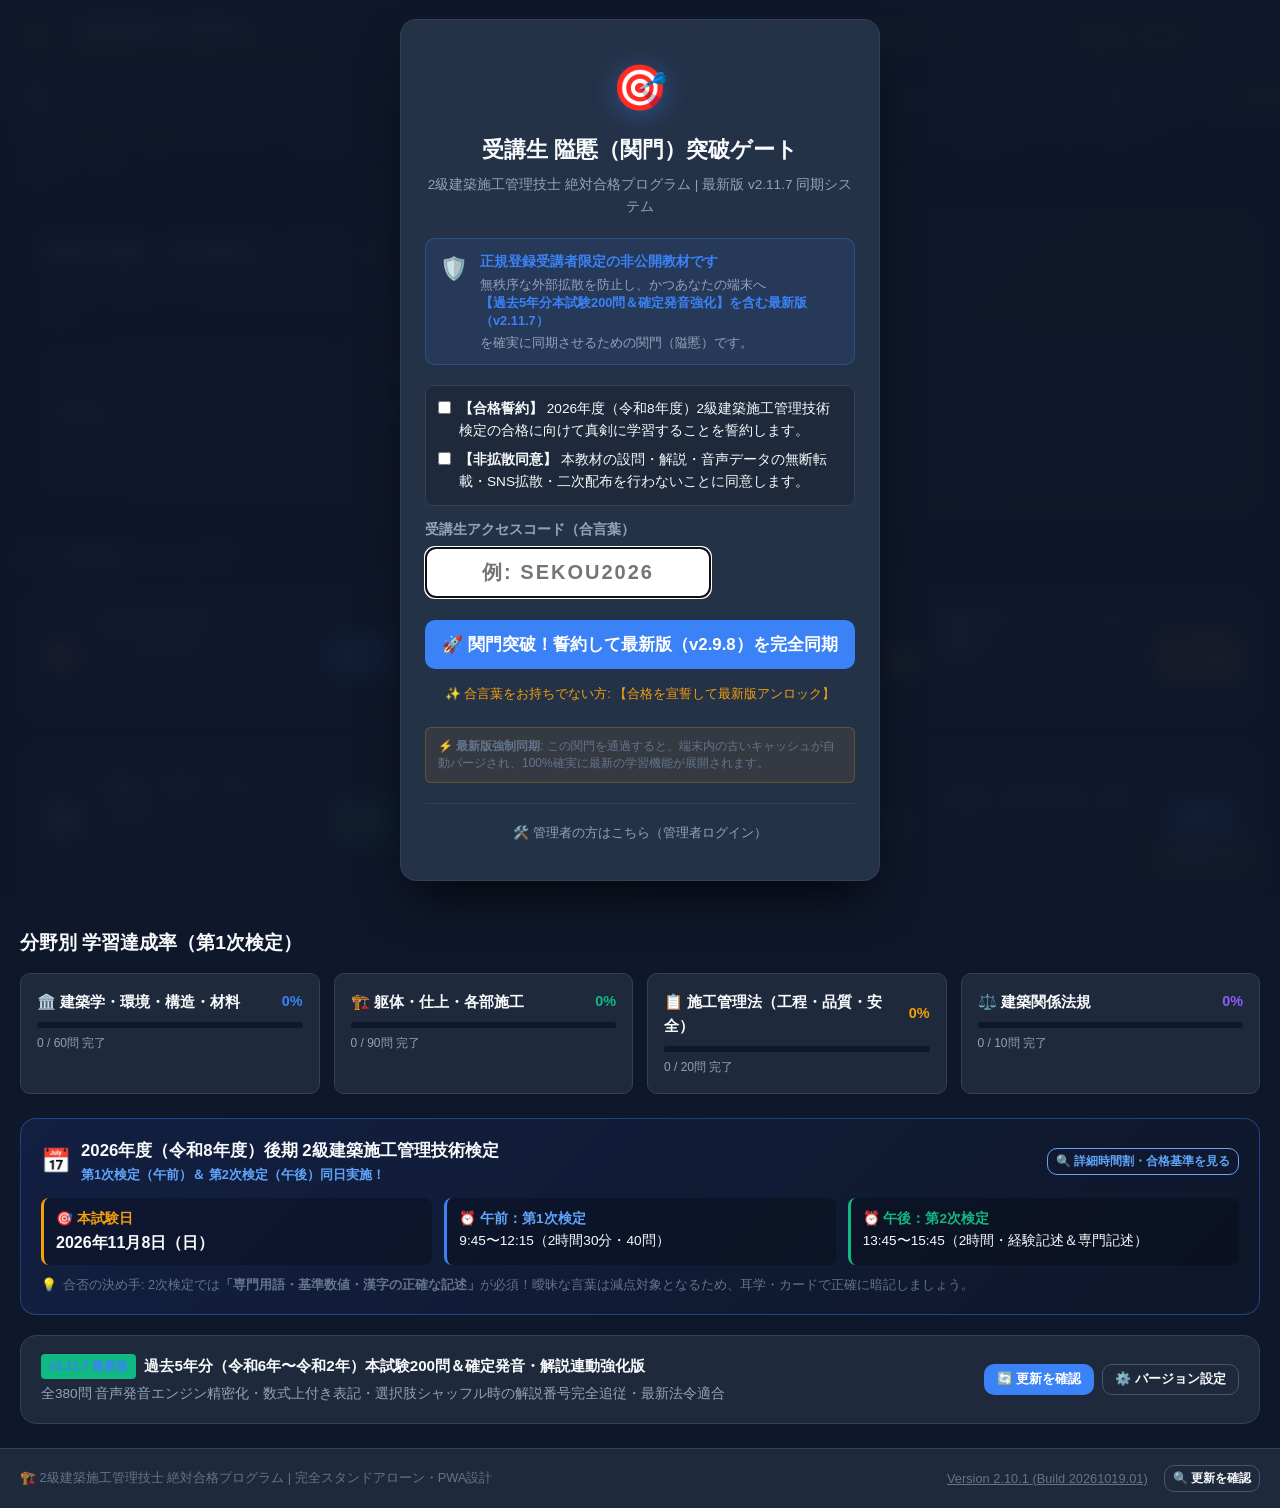
==== index.html @ ea487e7f "fix(v2.11.7): 構造壁体・気象環境・音響吸音（外気温・壁体・低周波音・吸音・耐力壁）確定発音精密化" ====
<!DOCTYPE html>
<html lang="ja">
<head>
  <meta charset="UTF-8">
  <meta name="viewport" content="width=device-width, initial-scale=1.0, user-scalable=yes">
  <title>2級建築施工管理技士 絶対合格プログラム</title>
  <link rel="stylesheet" href="style.css">
  <link rel="stylesheet" href="desktop-listen.css">
  <link rel="manifest" href="manifest.json">
  <meta name="theme-color" content="#1e293b">
  <link rel="icon" href="data:image/svg+xml,<svg xmlns=%22http://www.w3.org/2000/svg%22 viewBox=%220 0 100 100%22><text y=%22.9em%22 font-size=%2290%22>🏗️</text></svg>">
</head>
<body class="theme-dark">
  <div id="app">
    <!-- ヘッダー -->
    <header class="app-header">
      <div class="header-inner">
        <div class="brand">
          <span class="brand-icon">🏗️</span>
          <div>
            <div style="display: flex; align-items: center; gap: 8px;">
              <h1 class="brand-title">2級建築施工管理技士</h1>
              <span class="version-tag" id="appVersionBadge" title="バージョン情報・更新履歴・更新確認" onclick="openVersionModal()">v2.11.7</span>
            </div>
            <span class="brand-subtitle">絶対合格プログラム【第1次・第2次 完全対応】</span>
          </div>
        </div>
        <div class="header-actions">
          <!-- 文字サイズ調整ボタン（スマホ・現場学習用） -->
          <div class="font-size-controls" title="文字サイズ変更">
            <span class="font-size-label">文字:</span>
            <button class="font-btn" data-size="standard" title="標準サイズ">標準</button>
            <button class="font-btn active" data-size="large" title="大サイズ（スマホ推奨）">大</button>
            <button class="font-btn" data-size="xlarge" title="特大サイズ（現場・屋外推奨）">特大</button>
          </div>
          <!-- 画面スリープ防止（常時点灯）ボタン -->
          <button class="btn btn-outline btn-sm wake-lock-btn" id="wakeLockBtn" onclick="toggleWakeLock()" title="画面スリープ防止（常時点灯）" style="display: flex; align-items: center; gap: 4px; border-color: var(--accent-gold); color: var(--accent-gold);">
            🔆 常時点灯: ON
          </button>
          <!-- 管理者セキュリティ設定ボタン（拡散防止・合言葉管理） -->
          <button class="btn btn-outline btn-sm admin-sec-btn" onclick="openAdminSecurityModal()" title="管理者専用：拡散防止・受講生アクセス管理" style="display: flex; align-items: center; gap: 4px; border-color: var(--primary); color: var(--primary);">
            <span>🔐</span> <span class="hide-mobile">セキュリティ</span>
          </button>
          <a href="qr_view.html" target="_blank" class="btn btn-outline btn-sm qr-nav-btn" style="display: none; align-items: center; gap: 4px;">
            <span>📱</span> <span>QR</span>
          </a>
          <div class="exam-countdown" id="examCountdownBadge" onclick="openExamScheduleModal()" title="今年度試験日程・時間割を表示">
            <span class="countdown-label">試験まで</span>
            <span class="countdown-days" id="countdownDays">--</span>日
          </div>
          <button class="btn-icon" id="themeToggleBtn" title="テーマ切り替え">🌓</button>
        </div>
      </div>

      <!-- アプリ自動更新検知バナー（新バージョン配信時に自動表示） -->
      <div id="appUpdateBanner" class="app-update-banner" style="display: none;">
        <div class="update-banner-inner">
          <div class="update-banner-info">
            <span class="update-pulse">⚡</span>
            <span>新バージョン (<strong id="updateBannerVersion">v2.11.7</strong>) が利用可能です！</span>
          </div>
          <div class="update-banner-actions">
            <button class="btn btn-primary btn-xs" onclick="applyAppUpdate()">今すぐ更新</button>
            <button class="btn-close-banner" onclick="dismissUpdateBanner()" title="後で">✕</button>
          </div>
        </div>
      </div>

      <!-- メインナビゲーション -->
      <nav class="main-nav">
        <button class="nav-tab active" data-tab="dashboard">
          <span class="nav-icon">📊</span>
          <span class="nav-text">ダッシュボード</span>
        </button>
        <button class="nav-tab" data-tab="stages">
          <span class="nav-icon">🎯</span>
          <span class="nav-text">段階ステップ(全180問)</span>
        </button>
        <button class="nav-tab" data-tab="mock-exam">
          <span class="nav-icon">⏱️</span>
          <span class="nav-text">本番模擬試験(1次)</span>
        </button>
        <button class="nav-tab" data-tab="drill">
          <span class="nav-icon">📚</span>
          <span class="nav-text">分野別特訓(1次)</span>
        </button>
        <button class="nav-tab" data-tab="essay">
          <span class="nav-icon">✍️</span>
          <span class="nav-text">経験記述AI添削(2次)</span>
        </button>
        <button class="nav-tab" data-tab="practical2nd">
          <span class="nav-icon">📐</span>
          <span class="nav-text">実地記述・工程表(2次)</span>
        </button>
        <button class="nav-tab" data-tab="flashcards">
          <span class="nav-icon">🔢</span>
          <span class="nav-text">重要数値暗記</span>
        </button>
        <button class="nav-tab" type="button" onclick="openTermsMasterModal()" style="border: 1px solid rgba(245, 158, 11, 0.4); background: rgba(245, 158, 11, 0.08);">
          <span class="nav-icon">🧠</span>
          <span class="nav-text" style="color: var(--accent-gold); font-weight: 800;">用語・漢字暗記</span>
        </button>
        <button class="nav-tab" data-tab="audio">
          <span class="nav-icon">🎧</span>
          <span class="nav-text">音声聞き流し</span>
        </button>
        <button class="nav-tab" data-tab="manage">
          <span class="nav-icon">➕</span>
          <span class="nav-text">問題追加・管理</span>
        </button>
      </nav>
    </header>

    <!-- メインコンテンツ領域 -->
    <main class="app-main">
      <!-- 1. ダッシュボード画面 -->
      <section id="tab-dashboard" class="tab-content active">
        <div class="dashboard-hero">
          <div class="hero-text">
            <h2>絶対合格への学習ロードマップ</h2>
            <p>1次検定（四肢択一）で60%以上の合格ラインを確実に突破し、2次検定最大の難関「経験記述」を万全の態勢で攻略します。</p>
          </div>
          <div class="hero-stats-grid">
            <div class="stat-card">
              <div class="stat-header">1次問題 解答進捗</div>
              <div class="stat-value" id="dash1stProgress">0%</div>
              <div class="progress-bar-bg">
                <div class="progress-bar-fill" id="dash1stProgressBar" style="width: 0%"></div>
              </div>
              <div class="stat-sub" id="dash1stCount">0 / 0問完了</div>
            </div>
            <div class="stat-card">
              <div class="stat-header">1次 正答率</div>
              <div class="stat-value text-accent" id="dashAccuracy">--%</div>
              <div class="stat-sub" id="dashAccuracyStatus">合格目安：60%以上</div>
            </div>
            <div class="stat-card">
              <div class="stat-header">経験記述 添削評価</div>
              <div class="stat-value text-gold" id="dashEssayRank">未添削</div>
              <div class="stat-sub" id="dashEssayScore">スコア: -- / 100点</div>
            </div>
            <div class="stat-card">
              <div class="stat-header">重要数値 暗記達成度</div>
              <div class="stat-value text-green" id="dashNumberProgress">0%</div>
              <div class="stat-sub" id="dashNumberCount">0 / 0項目習得</div>
            </div>
          </div>
        </div>

        <!-- クイックスタートメニュー -->
        <h3 class="section-title">今日の推奨トレーニング</h3>
        <div class="quick-cards-grid">
          <div class="quick-card" onclick="switchTab('stages')">
            <div class="quick-icon">🎯</div>
            <div class="quick-info">
              <h4>脳科学的 段階ステップアップ（全180問）</h4>
              <p>10問クリアで次が解放！前のミス問題を自動リレーション復習</p>
            </div>
            <button class="btn btn-primary btn-sm">ステージ選択 →</button>
          </div>
          <div class="quick-card" onclick="switchTab('mock-exam')">
            <div class="quick-icon">⏱️</div>
            <div class="quick-info">
              <h4>本番レベル 模擬試験を開始</h4>
              <p>ランダム出題・タイマー付きで実戦感覚を養う</p>
            </div>
            <button class="btn btn-outline btn-sm">スタート →</button>
          </div>
          <div class="quick-card" onclick="switchTab('essay')">
            <div class="quick-icon">✍️</div>
            <div class="quick-info">
              <h4>経験記述シミュレータ＆自動添削</h4>
              <p>工事概要と品質・安全・工程の記述文をAIチェック</p>
            </div>
            <button class="btn btn-gold btn-sm">執筆・添削 →</button>
          </div>
          <div class="quick-card" onclick="switchTab('flashcards')">
            <div class="quick-icon">🔢</div>
            <div class="quick-info">
              <h4>超頻出！数値・寸法フラッシュ暗記</h4>
              <p>スランプ許容差、養生期間、足場壁つなぎ等を瞬時暗記</p>
            </div>
            <button class="btn btn-success btn-sm">暗記する →</button>
          </div>
          <div class="quick-card" onclick="openTermsMasterModal()" style="border: 1.5px solid rgba(245, 158, 11, 0.4); background: linear-gradient(135deg, rgba(245, 158, 11, 0.08) 0%, rgba(15, 23, 42, 0.5) 100%);">
            <div class="quick-icon">🧠</div>
            <div class="quick-info">
              <h4>重要用語・漢字・数値 暗記マスター（全30語）</h4>
              <p>あばら筋・帯筋、靭性・脆性、せき板・支保工等の正確な漢字・発音を即座に脳内定着</p>
            </div>
            <button class="btn btn-gold btn-sm">用語チェック →</button>
          </div>
          <div class="quick-card" onclick="switchTab('audio')">
            <div class="quick-icon">🎧</div>
            <div class="quick-info">
              <h4>全自動！音声聞き流し学習</h4>
              <p>通勤や移動中、耳だけで問題＆経験記述を完全暗記</p>
            </div>
            <button class="btn btn-primary btn-sm">聞き流す →</button>
          </div>
        </div>

        <!-- 分野別進捗 -->
        <h3 class="section-title">分野別 学習達成率（第1次検定）</h3>
        <div class="category-status-list" id="categoryStatusList">
          <!-- JSで動的生成 -->
        </div>

        <!-- 📅 今年度試験日程＆合格対策案内カード -->
        <div class="exam-schedule-card" style="margin-top: 24px; background: linear-gradient(135deg, rgba(30, 58, 138, 0.25) 0%, rgba(15, 23, 42, 0.6) 100%); border: 1px solid rgba(59, 130, 246, 0.4); border-radius: var(--radius-lg); padding: 18px 20px;">
          <div style="display: flex; justify-content: space-between; align-items: center; flex-wrap: wrap; gap: 10px; margin-bottom: 12px;">
            <div style="display: flex; align-items: center; gap: 10px;">
              <span style="font-size: 1.5rem;">📅</span>
              <div>
                <strong style="color: var(--text-main); font-size: 1.05rem;">2026年度（令和8年度）後期 2級建築施工管理技術検定</strong>
                <div style="font-size: 0.8rem; color: #60a5fa; font-weight: 700;">第1次検定（午前）＆ 第2次検定（午後）同日実施！</div>
              </div>
            </div>
            <button class="btn btn-outline btn-xs" onclick="openExamScheduleModal()" style="border-color: #60a5fa; color: #60a5fa; font-weight: 700;">
              🔍 詳細時間割・合格基準を見る
            </button>
          </div>
          <div style="display: grid; grid-template-columns: repeat(auto-fit, minmax(200px, 1fr)); gap: 12px; font-size: 0.85rem; color: var(--text-sub);">
            <div style="background: rgba(0,0,0,0.25); padding: 10px 12px; border-radius: 8px; border-left: 3px solid var(--accent-gold);">
              <span style="color: var(--accent-gold); font-weight: 700;">🎯 本試験日</span><br>
              <strong style="color: var(--text-main); font-size: 1rem;">2026年11月8日（日）</strong>
            </div>
            <div style="background: rgba(0,0,0,0.25); padding: 10px 12px; border-radius: 8px; border-left: 3px solid #3b82f6;">
              <span style="color: #60a5fa; font-weight: 700;">⏰ 午前：第1次検定</span><br>
              <span style="color: var(--text-main);">9:45〜12:15（2時間30分・40問）</span>
            </div>
            <div style="background: rgba(0,0,0,0.25); padding: 10px 12px; border-radius: 8px; border-left: 3px solid var(--accent-green);">
              <span style="color: var(--accent-green); font-weight: 700;">⏰ 午後：第2次検定</span><br>
              <span style="color: var(--text-main);">13:45〜15:45（2時間・経験記述＆専門記述）</span>
            </div>
          </div>
          <div style="margin-top: 10px; font-size: 0.8rem; color: var(--text-muted); display: flex; align-items: center; gap: 6px;">
            <span>💡</span>
            <span>合否の決め手: 2次検定では<strong>「専門用語・基準数値・漢字の正確な記述」</strong>が必須！曖昧な言葉は減点対象となるため、耳学・カードで正確に暗記しましょう。</span>
          </div>
        </div>

        <!-- システムバージョン＆環境情報 -->
        <div class="version-dashboard-card" style="margin-top: 20px; background: var(--bg-surface); border: 1px solid var(--border-color); border-radius: var(--radius-lg); padding: 18px 20px; display: flex; justify-content: space-between; align-items: center; flex-wrap: wrap; gap: 14px;">
          <div>
            <div style="display: flex; align-items: center; gap: 8px; margin-bottom: 4px;">
              <span class="badge" style="background: #10b981; font-weight: 800;">v2.11.7 最新版</span>
              <strong style="color: var(--text-main); font-size: 0.95rem;">過去5年分（令和6年〜令和2年）本試験200問＆確定発音・解説連動強化版</strong>
            </div>
            <p style="font-size: 0.85rem; color: var(--text-sub); margin: 0;">全380問 音声発音エンジン精密化・数式上付き表記・選択肢シャッフル時の解説番号完全追従・最新法令適合</p>
          </div>
          <div style="display: flex; gap: 8px;">
            <button class="btn btn-primary btn-sm" onclick="checkForAppUpdate(true)">🔄 更新を確認</button>
            <button class="btn btn-outline btn-sm" onclick="openVersionModal()">⚙️ バージョン設定</button>
          </div>
        </div>
      </section>

      <!-- 2. 段階ステップアップ（ステージ制・10問クリア方式） -->
      <section id="tab-stages" class="tab-content">
        <div class="stages-header">
          <div class="stages-header-main">
            <div class="setup-badge">🧠 脳科学的学習メソッド</div>
            <h2>段階ステップアップ特訓（全180問・全18ステージ）</h2>
            <p>1ステージ10問を80%以上（8問以上）正解すると次のステージが自動解放！前のステージで間違えた論点が自動リレーション（復習出題）され、エビングハウスの忘却曲線を克服して大脳皮質へ長期記憶化します。</p>
          </div>
          <div class="stages-stats-summary">
            <div class="stage-stat-pill">
              <span class="pill-label">クリア進捗:</span>
              <span class="pill-val" id="stageProgressPill">0 / 18 STAGE</span>
            </div>
            <div class="stage-stat-pill">
              <span class="pill-label">獲得スター:</span>
              <span class="pill-val text-gold" id="stageStarsPill">⭐ 0 / 18</span>
            </div>
          </div>
        </div>

        <!-- 全体進捗バー -->
        <div class="stage-overall-progress">
          <div class="progress-bar-bg">
            <div class="progress-bar-fill" id="stageOverallProgressBar" style="width: 0%"></div>
          </div>
        </div>

        <!-- オプションバー -->
        <div class="stage-toolbar">
          <div class="stage-toolbar-left">
            <label class="toggle-chip">
              <input type="checkbox" id="stageRelationToggle" checked>
              <span>🔁 前ステージの間違えた問題をリレーション復習する</span>
            </label>
          </div>
          <div class="stage-toolbar-right" style="display: flex; gap: 8px; align-items: center;">
            <button class="btn btn-primary btn-xs" onclick="playStageInAudioLearner('all_unlocked')" style="display: flex; align-items: center; gap: 4px; font-weight: 700;">
              <span>🎧</span> <span>解放ステージを聞き流す</span>
            </button>
            <button class="btn btn-outline btn-xs" id="resetStagesBtn" title="進捗をリセット">進捗リセット</button>
          </div>
        </div>

        <!-- 18ステージカードグリッド -->
        <div class="stages-grid" id="stagesGrid">
          <!-- JSで動的レンダリング -->
        </div>

        <!-- ステージ実行モーダル/オーバーレイ -->
        <div id="stagePlayModal" class="stage-play-modal" style="display: none;">
          <div class="stage-play-container">
            <div class="stage-play-header">
              <div class="stage-play-title-wrap">
                <span class="badge" id="stagePlayBadge">STAGE 01</span>
                <h3 id="stagePlayTitle">環境工学①（換気・日照・日影・採光）</h3>
              </div>
              <div style="display: flex; align-items: center; gap: 8px;">
                <button class="btn btn-outline btn-xs cheat-mode-btn" id="stageCheatModeBtn" onclick="toggleCheatMode()" title="カンニングモード（正答肢・要点を即座に透視して高速インプット）">
                  <span>👀</span> <span class="cheat-label">カンニング: OFF</span>
                </button>
                <button class="btn-close" id="closeStagePlayBtn">✕</button>
              </div>
            </div>

            <!-- ステージ進行バー -->
            <div class="stage-play-prog-bar">
              <div class="progress-bar-bg">
                <div class="progress-bar-fill" id="stagePlayProgressBar" style="width: 10%"></div>
              </div>
              <div class="stage-play-prog-text">
                設問 <span id="stagePlayCurrentNum">1</span> / <span id="stagePlayTotalNum">10</span>
                <span id="stagePlayRelationBadge" class="badge badge-accent" style="display: none;">🔁 リレーション復習問題</span>
              </div>
            </div>

            <!-- 問題カード -->
            <div class="question-card" id="stagePlayCard">
              <!-- カンニングモード稼働中バナー＆事前チートシート -->
              <div id="stageCheatBanner" class="cheat-active-banner" style="display: none;">
                <div style="display: flex; align-items: center; gap: 6px;">
                  <span style="font-size: 1.1rem;">👀</span>
                  <strong>カンニングモード稼働中</strong>（正答肢を透視表示・要点高速インプット）
                </div>
                <button class="btn btn-xs btn-outline" onclick="toggleCheatMode()" style="border-color: var(--accent-gold); color: var(--accent-gold);">解除</button>
              </div>

              <div class="q-meta">
                <span class="badge" id="stagePlayCategory">建築学</span>
                <span class="badge badge-sub" id="stagePlaySubcategory">環境工学</span>
                <button class="btn btn-outline btn-xs" id="speakStagePlayBtn" onclick="speakCurrentStageQuestion()" style="margin-left: auto;">🔊 問題を聴く</button>
              </div>
              <div class="q-text" id="stagePlayQuestion">問題文が読み込まれます...</div>

              <!-- カンニング事前透視チートシート枠 -->
              <div id="stageCheatPeekBox" class="cheat-peek-box" style="display: none;"></div>

              <div class="q-options" id="stagePlayOptions"></div>
              
              <!-- 解答後解説 -->
              <div class="q-explanation" id="stagePlayExp" style="display: none;">
                <div style="display: flex; justify-content: space-between; align-items: center; margin-bottom: 8px;">
                  <div class="exp-badge" id="stagePlayExpBadge">解説</div>
                  <button class="btn btn-outline btn-xs" onclick="speakCurrentStageExp()">🔊 解説を聴く</button>
                </div>
                <div class="exp-content" id="stagePlayExpContent"></div>
                <div class="stage-next-action">
                  <button class="btn btn-primary" id="stagePlayNextBtn">次の問題へ進む →</button>
                </div>
              </div>
            </div>

            <!-- ステージ完了リザルト表示 -->
            <div id="stageResultCard" class="stage-result-card" style="display: none;">
              <div class="result-header">
                <div class="result-badge" id="stageResultBadge">STAGE CLEAR!</div>
                <h2 id="stageResultTitle">🎉 STAGE 01 クリア達成！</h2>
                <div class="stage-result-stars" id="stageResultStars">⭐⭐⭐</div>
                <div class="result-score-circle">
                  <span class="score-number" id="stageResultScore">9</span>
                  <span class="score-unit">/ 10問正解</span>
                </div>
                <p class="result-summary" id="stageResultMsg">80%以上の基準をクリアしました！次のステージがアンロックされました。</p>
              </div>
              <div class="result-actions">
                <button class="btn btn-primary" id="stageNextStageBtn">次のステージに挑戦する →</button>
                <button class="btn btn-outline" id="stageRetryBtn">もう一度挑戦する</button>
                <button class="btn btn-outline" id="stageBackToMapBtn">ステージ一覧へ戻る</button>
              </div>
            </div>
          </div>
        </div>
      </section>

      <!-- 3. 本番模擬試験画面 -->
      <section id="tab-mock-exam" class="tab-content">
        <!-- 試験開始前設定 -->
        <div id="mockExamSetup" class="setup-container">
          <div class="setup-card">
            <div class="setup-badge">第1次検定 対策</div>
            <h2>本番形式 模擬試験</h2>
            <p>本番同様の緊張感で挑む総合演習です。全問解き終わると合否判定と詳細解説が表示されます。</p>
            
            <div class="setup-options">
              <!-- モード選択: 年度別 過去問本試験 vs ランダム総合演習 -->
              <div class="form-group">
                <label style="font-weight: 700; display: block; margin-bottom: 8px;">演習モード：</label>
                <div class="radio-chips">
                  <label class="chip"><input type="radio" name="mockMode" value="past" checked onchange="onMockModeChanged()"> 🏛️ 過去5年分 本試験演習</label>
                  <label class="chip"><input type="radio" name="mockMode" value="random" onchange="onMockModeChanged()"> 🎲 ランダム総合演習</label>
                </div>
              </div>

              <!-- 年度別設定（mockMode == 'past' のときに表示） -->
              <div class="form-group" id="mockYearGroup">
                <label style="font-weight: 700; display: block; margin-bottom: 8px;">実施年度（本試験40問）：</label>
                <div class="radio-chips">
                  <label class="chip"><input type="radio" name="mockYear" value="R06" checked> 令和6年度（2024年）</label>
                  <label class="chip"><input type="radio" name="mockYear" value="R05"> 令和5年度（2023年）</label>
                  <label class="chip"><input type="radio" name="mockYear" value="R04"> 令和4年度（2022年）</label>
                  <label class="chip"><input type="radio" name="mockYear" value="R03"> 令和3年度（2021年）</label>
                  <label class="chip"><input type="radio" name="mockYear" value="R02"> 令和2年度（2020年）</label>
                  <label class="chip"><input type="radio" name="mockYear" value="all5y"> 過去5年分全200問特訓</label>
                </div>
                <div style="margin-top: 8px; font-size: 0.8rem; color: var(--primary); background: rgba(59, 130, 246, 0.08); padding: 6px 10px; border-radius: 6px; border-left: 3px solid var(--primary);">
                  ⚖️ 全問、最新の建設業法（特定下請基準額4,500万/7,000万円等）・安衛法・JASS規準等に完全適合・改訂済み
                </div>
              </div>

              <!-- ランダム問題数設定（mockMode == 'random' のときに表示） -->
              <div class="form-group" id="mockCountGroup" style="display: none;">
                <label style="font-weight: 700; display: block; margin-bottom: 8px;">出題問題数：</label>
                <div class="radio-chips">
                  <label class="chip"><input type="radio" name="mockCount" value="10"> 10問（速習）</label>
                  <label class="chip"><input type="radio" name="mockCount" value="20"> 20問（ハーフ）</label>
                  <label class="chip"><input type="radio" name="mockCount" value="40" checked> 40問（本番形式）</label>
                  <label class="chip"><input type="radio" name="mockCount" value="all"> 全380問完全マスター</label>
                </div>
              </div>

              <!-- 出題順序設定 -->
              <div class="form-group">
                <label style="font-weight: 700; display: block; margin-bottom: 8px;">出題順序：</label>
                <div class="radio-chips">
                  <label class="chip"><input type="radio" name="mockOrder" value="original" checked> 📋 本試験番号順（第1問〜）</label>
                  <label class="chip"><input type="radio" name="mockOrder" value="shuffle"> 🔀 問題シャッフル</label>
                </div>
              </div>

              <!-- 選択肢ランダム配置設定 -->
              <div class="form-group">
                <label style="font-weight: 700; display: block; margin-bottom: 8px;">選択肢配置：</label>
                <div class="radio-chips">
                  <label class="chip"><input type="radio" name="mockOptionShuffle" value="shuffle" checked> 🔀 選択肢シャッフル（位置暗記防止・推奨）</label>
                  <label class="chip"><input type="radio" name="mockOptionShuffle" value="original"> 📄 原文通り固定（本試験番号そのまま）</label>
                </div>
              </div>

              <div class="form-group">
                <label style="font-weight: 700; display: block; margin-bottom: 8px;">制限時間：</label>
                <div class="radio-chips">
                  <label class="chip"><input type="radio" name="mockTimer" value="60" checked> 60分（本番標準）</label>
                  <label class="chip"><input type="radio" name="mockTimer" value="90"> 90分（じっくり）</label>
                  <label class="chip"><input type="radio" name="mockTimer" value="15"> 15分（速答）</label>
                  <label class="chip"><input type="radio" name="mockTimer" value="180"> 180分（全問演習）</label>
                  <label class="chip"><input type="radio" name="mockTimer" value="0"> 制限なし</label>
                </div>
              </div>
            </div>

            <button class="btn btn-primary btn-lg btn-block" id="startMockExamBtn">
              🚀 模擬試験をスタート
            </button>
          </div>
        </div>

        <!-- 試験実行画面 -->
        <div id="mockExamRunning" class="exam-container" style="display: none;">
          <div class="exam-header-bar">
            <div class="exam-progress-indicator">
              問題 <span id="currentQuestionNum">1</span> / <span id="totalQuestionNum">10</span>
            </div>
            <div class="exam-timer" id="mockTimerDisplay">
              ⏱️ <span id="timerMinutes">15</span>:<span id="timerSeconds">00</span>
            </div>
            <div style="display: flex; gap: 6px; align-items: center;">
              <button class="btn btn-outline btn-xs cheat-mode-btn" id="mockCheatModeBtn" onclick="toggleCheatMode()" title="カンニングモード（正答・要点を即座に透視）">
                <span>👀</span> <span class="cheat-label">カンニング: OFF</span>
              </button>
              <button class="btn btn-danger btn-sm" id="finishMockExamEarlyBtn">試験を終了して採点</button>
            </div>
          </div>

          <!-- 問題パレット -->
          <div class="question-palette" id="questionPalette"></div>

          <!-- 問題カード -->
          <div class="question-card" id="mockQuestionCard">
            <!-- カンニングモード稼働中バナー -->
            <div id="mockCheatBanner" class="cheat-active-banner" style="display: none;">
              <div style="display: flex; align-items: center; gap: 6px;">
                <span style="font-size: 1.1rem;">👀</span>
                <strong>カンニングモード稼働中</strong>（正答肢透視中）
              </div>
              <button class="btn btn-xs btn-outline" onclick="toggleCheatMode()" style="border-color: var(--accent-gold); color: var(--accent-gold);">解除</button>
            </div>

            <div class="q-meta">
              <span class="badge" id="mockQYearBadge" style="display: none; background: #2563eb; color: #fff; font-weight: 700;">🏛️ 本試験</span>
              <span class="badge" id="mockQCategory">建築学</span>
              <span class="badge badge-sub" id="mockQSubcategory">環境工学</span>
              <button class="btn-flag" id="mockFlagBtn" title="見直しフラグ">🚩 見直し</button>
            </div>
            <div class="q-text" id="mockQText">問題文が読み込まれます...</div>

            <!-- カンニング事前透視チートシート枠 -->
            <div id="mockCheatPeekBox" class="cheat-peek-box" style="display: none;"></div>

            <div class="q-options" id="mockQOptions"></div>
          </div>

          <div class="exam-footer-nav">
            <button class="btn btn-outline" id="mockPrevBtn">← 前の問題</button>
            <button class="btn btn-primary" id="mockNextBtn">次の問題 →</button>
          </div>
        </div>

        <!-- 試験結果レポート -->
        <div id="mockExamResult" class="result-container" style="display: none;">
          <div class="result-card">
            <div class="result-header">
              <div class="result-badge" id="resultGradeBadge">合格判定</div>
              <h2 id="resultTitle">模擬試験 結果</h2>
              <div class="result-score-circle">
                <span class="score-number" id="resultScoreNum">80</span>
                <span class="score-unit">%</span>
              </div>
              <p class="result-summary" id="resultSummaryText">40問中24問正解（基準点60%クリア！）</p>
            </div>
            
            <div class="result-actions">
              <button class="btn btn-primary" id="reviewAllAnswersBtn">全問の正誤・詳細解説を確認</button>
              <button class="btn btn-outline" onclick="startNewMockExam()">もう一度挑戦する</button>
            </div>

            <div class="review-list" id="mockReviewList"></div>
          </div>
        </div>

        <!-- 各試験の振り返り（受験履歴・過去ログ）セクション -->
        <div class="exam-history-container" id="examHistorySection">
          <div class="exam-history-header">
            <div>
              <h3 style="margin: 0; font-size: 1.15rem; display: flex; align-items: center; gap: 8px;">
                <span>📋</span> 各試験の振り返り・受験履歴
              </h3>
              <p style="margin: 4px 0 0 0; font-size: 0.85rem; color: var(--text-sub);">
                過去に解いた模擬試験の採点結果をいつでも振り返り、間違えた問題だけを再特訓できます。
              </p>
            </div>
            <button class="btn btn-outline btn-sm" onclick="clearAllExamLogs()" style="font-size: 0.8rem;">
              🗑️ 履歴クリア
            </button>
          </div>
          
          <div class="exam-history-list" id="examHistoryList">
            <!-- JSで動的生成 -->
          </div>
        </div>
      </section>

      <!-- 3. 分野別特訓ドリル -->
      <section id="tab-drill" class="tab-content">
        <div class="drill-header">
          <div>
            <h2>分野別集中特訓（一問一答）</h2>
            <p>1問解くごとに即座に解説を確認。苦手分野の徹底強化や隙間時間の学習に最適です。</p>
          </div>
          <div class="drill-filters">
            <select id="drillCategoryFilter" class="form-select">
              <option value="all">全分野（ランダム）</option>
              <option value="arch_basics">建築学・環境・構造・材料</option>
              <option value="construction_work">躯体・仕上・各部施工</option>
              <option value="construction_mgmt">施工管理法（工程・品質・安全）</option>
              <option value="regulations">建築関係法規</option>
              <option value="weak">★ 間違えた問題だけを復習</option>
            </select>
          </div>
        </div>

        <div class="drill-card" id="drillCard">
          <div class="drill-meta">
            <span class="badge" id="drillCategoryBadge">建築学</span>
            <span class="badge badge-sub" id="drillSubcategoryBadge">環境工学</span>
            <span class="drill-counter" id="drillCounter">1 / 15問</span>
          </div>
          <div class="q-text" id="drillQuestionText">問題文を読み込んでいます...</div>
          <div class="q-options" id="drillOptions"></div>

          <!-- 一問一答 解説ボックス（回答後に表示） -->
          <div class="explanation-box" id="drillExplanationBox" style="display: none;">
            <div class="exp-header" id="drillExpHeader">
              <span class="exp-icon">✅</span>
              <span class="exp-title">正解！</span>
            </div>
            <div class="exp-content" id="drillExpContent">解説文...</div>
            <div class="exp-footer">
              <button class="btn btn-primary" id="drillNextBtn">次の問題へ進む →</button>
            </div>
          </div>
        </div>
      </section>

      <!-- 4. 第2次検定：経験記述マスター＆リアルタイムAI添削 -->
      <section id="tab-essay" class="tab-content">
        <div class="essay-container">
          <div class="essay-intro">
            <div>
              <h2>経験記述マスター＆リアルタイム自己診断</h2>
              <p>第2次検定の合否を左右する「経験記述」。テーマに応じた模範解答を参照しながら、あなたの現場経験を入力・自動添削できます。</p>
            </div>
            <div class="essay-theme-selector">
              <label>テーマ切替：</label>
              <select id="essayThemeSelect" class="form-select">
                <option value="quality">品質管理（コンクリート打込み・ひび割れ防止等）</option>
                <option value="safety">安全管理（外部足場・高所作業墜落転落防止等）</option>
                <option value="schedule">工程管理（天候遅延挽回・合理化施工・2工区制等）</option>
                <option value="environment">施工計画・環境保全（騒音振動低減・リサイクル分別等）</option>
              </select>
            </div>
          </div>

          <div class="essay-split-view">
            <!-- 左カラム：模範解答・勘所・NGワード解説 -->
            <div class="essay-reference-col">
              <!-- 合格の勘所 -->
              <div class="panel-card mb-3" style="background: rgba(245, 158, 11, 0.08); border-color: rgba(245, 158, 11, 0.3);">
                <div style="font-weight: 700; color: var(--accent-gold); margin-bottom: 6px; font-size: 0.9rem;">💡 合格記述の勘所・着眼点</div>
                <div id="themePointGuide" style="font-size: 0.85rem; line-height: 1.6; color: var(--text-sub);"></div>
              </div>

              <div class="panel-card">
                <div class="panel-header">
                  <h3>📖 合格模範解答（参考文例）</h3>
                  <button class="btn btn-outline btn-xs" id="copySampleBtn">自分の入力欄にコピー</button>
                </div>
                <div class="sample-content" id="sampleContent">
                  <!-- JSで動的挿入 -->
                </div>
              </div>

              <div class="panel-card mt-4">
                <div class="panel-header">
                  <h3>⚠️ 絶対避けるべき「NGワード」</h3>
                </div>
                <div class="ng-words-list" id="ngWordsList">
                  <!-- JSで動的挿入 -->
                </div>
              </div>
            </div>

            <!-- 右カラム：記述エディタ＆AI診断 -->
            <div class="essay-editor-col">
              <div class="editor-card">
                <div class="editor-header">
                  <h3>✍️ あなたの経験記述 下書き</h3>
                  <div class="editor-actions">
                    <button class="btn btn-outline btn-sm" id="saveDraftBtn">💾 下書き保存</button>
                    <button class="btn btn-gold btn-sm" id="analyzeEssayBtn">⚡ リアルタイム添削・採点</button>
                  </div>
                </div>

                <!-- 工事概要 -->
                <div class="project-meta-form">
                  <div class="form-row">
                    <div class="form-group flex-2">
                      <label>工事件名：</label>
                      <input type="text" id="projName" class="form-input" placeholder="例：〇〇ビル新築工事">
                    </div>
                    <div class="form-group flex-1">
                      <label>あなたの立場：</label>
                      <input type="text" id="projRole" class="form-input" placeholder="例：主任技術者">
                    </div>
                  </div>
                  <div class="form-row">
                    <div class="form-group flex-2">
                      <label>構造・規模：</label>
                      <input type="text" id="projStructure" class="form-input" placeholder="例：RC造 地上4階建 延床2,400㎡">
                    </div>
                    <div class="form-group flex-1">
                      <label>工事場所：</label>
                      <input type="text" id="projSite" class="form-input" placeholder="例：東京都港区">
                    </div>
                  </div>
                </div>

                <!-- 設問1: 課題・重要管理項目 -->
                <div class="essay-field">
                  <div class="field-label-bar">
                    <label>【設問1】技術的課題・特に重要と考えた事項（目安: 80〜150字）</label>
                    <span class="char-count" id="countProblem">0 文字</span>
                  </div>
                  <textarea id="essayProblem" class="form-textarea" rows="3" placeholder="現場状況と、施工上直面した技術的課題（なぜそれが課題だったのか）を記述してください。"></textarea>
                </div>

                <!-- 設問2: 検討事項 -->
                <div class="essay-field">
                  <div class="field-label-bar">
                    <label>【設問2】課題解決のために検討した事項・協議内容（目安: 100〜200字）</label>
                    <span class="char-count" id="countConsideration">0 文字</span>
                  </div>
                  <textarea id="essayConsideration" class="form-textarea" rows="4" placeholder="課題を解決するためにどのような工法・材料・基準値を検討したか、関係者とどう協議したかを記述してください。"></textarea>
                </div>

                <!-- 設問3: 具体的措置と結果 -->
                <div class="essay-field">
                  <div class="field-label-bar">
                    <label>【設問3】現場で講じた具体的措置および得られた結果（目安: 150〜300字）</label>
                    <span class="char-count" id="countAction">0 文字</span>
                  </div>
                  <textarea id="essayAction" class="form-textarea" rows="6" placeholder="技術者として現場で自ら実施・指示した具体的措置（具体的な数値基準や検査方法）と、最終的な結果を記述してください。"></textarea>
                </div>
              </div>

              <!-- 診断結果パネル -->
              <div class="evaluation-panel" id="evaluationPanel" style="display: none;">
                <div class="eval-header">
                  <div class="eval-score-badge" id="evalRankBadge">判定：--</div>
                  <div>
                    <h4>記述評価スコア：<span id="evalScoreNumber">--</span> / 100点</h4>
                    <p id="evalScoreDesc">採点結果をご確認ください</p>
                  </div>
                </div>
                <div class="eval-details-grid">
                  <div class="eval-metric">
                    <span class="metric-name">NGワード回避</span>
                    <span class="metric-score" id="scoreNg">-- / 25点</span>
                  </div>
                  <div class="eval-metric">
                    <span class="metric-name">具体的数値の有無</span>
                    <span class="metric-score" id="scoreNumbers">-- / 25点</span>
                  </div>
                  <div class="eval-metric">
                    <span class="metric-name">論理構成(課題→検討→措置)</span>
                    <span class="metric-score" id="scoreLogic">-- / 25点</span>
                  </div>
                  <div class="eval-metric">
                    <span class="metric-name">記述文字数の充実度</span>
                    <span class="metric-score" id="scoreVolume">-- / 25点</span>
                  </div>
                </div>
                <div class="eval-feedback-list" id="evalFeedbackList"></div>
              </div>
            </div>
          </div>
        </div>
      </section>

      <!-- 5. 実地記述・工程表特訓（第2次検定） -->
      <section id="tab-practical2nd" class="tab-content">
        <div class="practical-header">
          <div>
            <h2>第2次検定：実地記述・工程表特訓</h2>
            <p>躯体・仕上工事の留意点記述や、ネットワーク工程表のクリティカルパス計算など、実地試験特有の出題をマスターします。</p>
          </div>
        </div>

        <div class="practical-list" id="practicalQuestionsList">
          <!-- JSで動的生成 -->
        </div>
      </section>

      <!-- 6. 重要数値暗記カード -->
      <section id="tab-flashcards" class="tab-content">
        <div class="flashcards-container">
          <div class="flashcard-header">
            <div>
              <h2>絶対暗記！超頻出数値・判定基準</h2>
              <p>タップすると正解・判定基準が反転表示されます。スランプ許容差や足場基準など、迷わず即答できるまで反復しましょう。</p>
            </div>
            <div class="flashcard-progress">
              習得状況：<span id="flashcardMasteredCount">0</span> / <span id="flashcardTotalCount">0</span> 完了
            </div>
          </div>

          <div class="flashcard-deck-view">
            <div class="flashcard" id="mainFlashcard" onclick="flipCurrentCard()">
              <div class="flashcard-inner" id="cardInner">
                <!-- 表面 -->
                <div class="card-face card-front">
                  <div class="card-meta">
                    <span class="card-category" id="cardCategory">コンクリート</span>
                    <span class="card-hint">（クリックで答えを表示）</span>
                  </div>
                  <h3 class="card-title" id="cardTitle">スランプ許容差</h3>
                  <div class="card-body" id="cardQuestion">問題文</div>
                </div>
                <!-- 裏面 -->
                <div class="card-face card-back">
                  <div class="card-meta">
                    <span class="card-badge-success">正解・基準値</span>
                  </div>
                  <div class="card-answer" id="cardAnswer">正解内容</div>
                  <div class="card-point" id="cardPoint">重要ポイント</div>
                </div>
              </div>
            </div>

            <!-- カード操作ボタン -->
            <div class="card-controls">
              <button class="btn btn-outline" id="prevCardBtn">← 前のカード</button>
              <button class="btn btn-outline" id="flipCardBtn">🔄 表／裏 反転</button>
              <button class="btn btn-outline" id="speakCardBtn" onclick="speakCurrentFlashcard()" title="正確な発音で基準値を読み上げ">🔊 正確な発音で聴く</button>
              <button class="btn btn-success" id="masterCardBtn">✅ 覚えた！（習得済みにする）</button>
              <button class="btn btn-primary" id="nextCardBtn">次のカード →</button>
            </div>
          </div>

          <!-- 全カード一覧 -->
          <h3 class="section-title mt-6">重要数値カード 全覧リスト</h3>
          <div class="cards-table" id="cardsTable">
            <!-- JSで動的生成 -->
          </div>
        </div>
      </section>

      <!-- 7. 音声聞き流し学習（Audio Mode） -->
      <section id="tab-audio" class="tab-content">
        <div class="audio-container">
          <div class="audio-header">
            <div>
              <h2>🎧 音声聞き流し学習（全自動ループ再生）</h2>
              <p>通勤中・車内・移動中や就寝前などに、画面を見ずに耳だけで重要知識をインプットできます。</p>
            </div>
            <div class="audio-mode-selector" style="display: flex; gap: 12px; align-items: flex-end; flex-wrap: wrap;">
              <div>
                <label style="display: block; font-size: 0.85rem; font-weight: 700; margin-bottom: 4px; color: var(--text-sub);">学習コンテンツ：</label>
                <select id="audioModeSelect" class="form-select" style="min-width: 260px;">
                  <option value="stages" selected>🧠 段階ステップ連動（Stage 01〜18の段階別聞き流し）</option>
                  <option value="1st_questions">📚 1次検定 全問（問い ➔ 3秒後 ➔ 解答・理由）</option>
                  <option value="essay_samples">✍️ 2次検定 経験記述 模範解答（プロの暗記朗読）</option>
                  <option value="numbers">🔢 重要数値・判定基準（一問一答フラッシュ聞き流し）</option>
                </select>
              </div>
              <div id="audioStageFilterContainer" style="display: flex; flex-direction: column;">
                <label style="display: block; font-size: 0.85rem; font-weight: 700; margin-bottom: 4px; color: var(--text-sub);">ステージ指定：</label>
                <select id="audioStageFilterSelect" class="form-select" style="min-width: 240px;">
                  <option value="all_unlocked">🔓 解放済みステージ（Stage 1〜X）</option>
                  <option value="all">🌟 全18ステージ通し（全180問）</option>
                  <!-- JSでステージ一覧を動的生成 -->
                </select>
              </div>
            </div>
          </div>

          <!-- オーディオプレイヤーカード -->
          <div class="audio-player-card">
            <div class="player-top">
              <span class="badge" id="audioContentBadge">1次検定 問題</span>
              <span class="audio-track-counter" id="audioTrackCounter">トラック 1 / 20</span>
            </div>

            <!-- 音声波形イコライザー（再生中アニメーション） -->
            <div class="audio-visualizer" id="audioVisualizer">
              <div class="bar bar-1"></div>
              <div class="bar bar-2"></div>
              <div class="bar bar-3"></div>
              <div class="bar bar-4"></div>
              <div class="bar bar-5"></div>
              <div class="bar bar-6"></div>
              <div class="bar bar-7"></div>
              <div class="bar bar-8"></div>
            </div>

            <!-- 現在読み上げ中のコンテンツ表示（問題文表記・選択肢リアルタイムハイライト） -->
            <div class="audio-display" id="audioDisplay">
              <h3 class="audio-display-title" id="audioDisplayTitle">再生ボタンを押すと読み上げを開始します</h3>
              
              <!-- ステータスバー（現在何を読んでいるか表示） -->
              <div class="audio-status-banner" id="audioStatusBanner">
                <span class="status-pulse"></span>
                <span id="audioStatusText">待機中</span>
              </div>

              <!-- 問題文ボックス（読み上げ時ハイライト） -->
              <div class="audio-question-box" id="audioQuestionBox">
                「▶️」ボタンを押すと、問題文と選択肢の表記連動読み上げがスタートします。
              </div>

              <!-- 選択肢ボックス（読み上げ中の選択肢がリアルタイム点灯） -->
              <div class="audio-options-list" id="audioOptionsList" style="display: none;">
                <div class="audio-opt-item" id="audioOpt0"><span class="opt-num">1</span><span class="opt-text"></span></div>
                <div class="audio-opt-item" id="audioOpt1"><span class="opt-num">2</span><span class="opt-text"></span></div>
                <div class="audio-opt-item" id="audioOpt2"><span class="opt-num">3</span><span class="opt-text"></span></div>
                <div class="audio-opt-item" id="audioOpt3"><span class="opt-num">4</span><span class="opt-text"></span></div>
              </div>

              <!-- 解説ボックス（正解発表時に表示・ハイライト） -->
              <div class="audio-exp-box" id="audioExpBox" style="display: none;">
                <div class="exp-badge" id="audioExpBadge">正解と解説</div>
                <div class="exp-body" id="audioExpText"></div>
              </div>
            </div>

            <!-- コントロールバー -->
            <div class="audio-controls-row">
              <button class="btn-audio-ctrl" id="audioPrevBtn" title="前のトラック">⏮️</button>
              <button class="btn-audio-play" id="audioPlayBtn" title="再生/一時停止">▶️</button>
              <button class="btn-audio-ctrl" id="audioNextBtn" title="次のトラック">⏭️</button>

              <div class="speed-selector">
                <span>速度:</span>
                <select id="audioSpeedSelect" class="form-select speed-select">
                  <option value="0.8">0.8x</option>
                  <option value="1.0" selected>1.0x (標準)</option>
                  <option value="1.2">1.2x (速聴)</option>
                  <option value="1.5">1.5x (高速)</option>
                </select>
              </div>

              <!-- 読み上げオプション -->
              <div class="audio-options-toggle">
                <label class="toggle-chip">
                  <input type="checkbox" id="audioReadOptionsCheck" checked>
                  <span>選択肢も読み上げる</span>
                </label>
              </div>
            </div>
          </div>

          <!-- 聞き流しリストプレビュー -->
          <h3 class="section-title mt-6">プレイリスト一覧</h3>
          <div class="audio-playlist" id="audioPlaylist">
            <!-- JSで動的生成 -->
          </div>
        </div>
      </section>

      <!-- 8. 問題追加・管理 -->
      <section id="tab-manage" class="tab-content">
        <div class="manage-container">
          <div class="manage-header">
            <h2>自作問題・現場ノートの登録</h2>
            <p>過去問や現場で学んだ要点、独自の対策問題を自由に追加できます。追加された問題は即座に模擬試験や特訓ドリルに反映されます。</p>
          </div>

          <div class="add-question-card">
            <form id="addQuestionForm">
              <div class="form-row">
                <div class="form-group flex-1">
                  <label>分野カテゴリ：</label>
                  <select id="newQCategory" class="form-select" required>
                    <option value="arch_basics">建築学・環境・構造・材料</option>
                    <option value="construction_work">躯体・仕上・各部施工</option>
                    <option value="construction_mgmt">施工管理法（工程・品質・安全）</option>
                    <option value="regulations">建築関係法規</option>
                  </select>
                </div>
                <div class="form-group flex-1">
                  <label>サブカテゴリ・分野名：</label>
                  <input type="text" id="newQSubcat" class="form-input" placeholder="例：型枠支保工、鉄骨溶接" required>
                </div>
              </div>

              <div class="form-group">
                <label>問題文：</label>
                <textarea id="newQText" class="form-textarea" rows="3" placeholder="問題文を入力してください。" required></textarea>
              </div>

              <div class="options-inputs">
                <label>選択肢と正解（正解のラジオボタンを選択）：</label>
                <div class="option-input-row">
                  <input type="radio" name="newCorrectOption" value="0" checked>
                  <span class="opt-label">1.</span>
                  <input type="text" class="form-input opt-text" id="opt0" placeholder="選択肢1" required>
                </div>
                <div class="option-input-row">
                  <input type="radio" name="newCorrectOption" value="1">
                  <span class="opt-label">2.</span>
                  <input type="text" class="form-input opt-text" id="opt1" placeholder="選択肢2" required>
                </div>
                <div class="option-input-row">
                  <input type="radio" name="newCorrectOption" value="2">
                  <span class="opt-label">3.</span>
                  <input type="text" class="form-input opt-text" id="opt2" placeholder="選択肢3" required>
                </div>
                <div class="option-input-row">
                  <input type="radio" name="newCorrectOption" value="3">
                  <span class="opt-label">4.</span>
                  <input type="text" class="form-input opt-text" id="opt3" placeholder="選択肢4" required>
                </div>
              </div>

              <div class="form-group mt-3">
                <label>詳細解説（なぜその選択肢が正解／不正解なのか）：</label>
                <textarea id="newQExp" class="form-textarea" rows="4" placeholder="解説文を入力してください。" required></textarea>
              </div>

              <button type="submit" class="btn btn-primary btn-block">➕ 問題を登録する</button>
            </form>
          </div>
        </div>
      </section>
    </main>

    <!-- フッター -->
    <footer class="app-footer">
      <div class="footer-inner">
        <span>🏗️ 2級建築施工管理技士 絶対合格プログラム | 完全スタンドアローン・PWA設計</span>
        <div style="display: flex; align-items: center; gap: 12px;">
          <button class="version-link-btn" onclick="openVersionModal()">Version 2.10.1 (Build 20261019.01)</button>
          <button class="btn btn-outline btn-xs" onclick="checkForAppUpdate(true)" title="最新バージョンをリモート確認">🔍 更新を確認</button>
        </div>
      </div>
    </footer>

    <!-- バージョン管理・更新履歴・データ保全モーダル -->
    <div id="versionModal" class="stage-play-modal" style="display: none;">
      <div class="stage-play-container" style="max-width: 680px;">
        <div class="stage-play-header">
          <div class="stage-play-title-wrap">
            <span class="badge" style="background: var(--accent-gold); color: #000; font-weight: 800;">SYSTEM & VERSION</span>
            <h3>バージョン管理・アプリ更新・データ保全</h3>
          </div>
          <button class="btn-close" onclick="closeVersionModal()">✕</button>
        </div>
        <div style="padding: 10px 0;">
          <!-- 1. 現行バージョン＆更新ステータス -->
          <div class="version-status-box" style="background: var(--bg-card); padding: 18px; border-radius: 12px; margin-bottom: 20px; border: 1px solid var(--border-color);">
            <div style="display: flex; justify-content: space-between; align-items: center; margin-bottom: 10px;">
              <div>
                <span style="font-weight: 800; font-size: 1.2rem; color: #60a5fa;" id="currentVersionDisplay">現行バージョン: v2.11.7</span>
                <div style="font-size: 0.8rem; color: var(--text-muted); margin-top: 2px;">ビルド: 20261024.06-STABLE-PWA</div>
              </div>
              <span class="badge" id="versionStatusBadge" style="background: #10b981; font-size: 0.85rem; padding: 4px 10px;">✅ 最新バージョン</span>
            </div>
            
            <div style="display: flex; gap: 8px; flex-wrap: wrap; margin-top: 14px;">
              <button class="btn btn-primary btn-sm" id="checkUpdateBtn" onclick="checkForAppUpdate(true)">
                <span id="checkUpdateBtnText">🔄 最新アップデートを確認</span>
              </button>
              <button class="btn btn-outline btn-sm text-accent" onclick="forceUpdateAppCache()">
                <span>⚡ 強制キャッシュ再同期</span>
              </button>
            </div>
            <div id="updateCheckResult" style="font-size: 0.85rem; margin-top: 10px; color: var(--text-sub); display: none;"></div>
          </div>

          <!-- 2. 学習データ引き継ぎ・バックアップ（データ保全） -->
          <div style="background: rgba(16, 185, 129, 0.08); border: 1px solid rgba(16, 185, 129, 0.25); border-radius: 12px; padding: 16px; margin-bottom: 20px;">
            <div style="display: flex; align-items: center; gap: 8px; margin-bottom: 8px;">
              <span style="font-size: 1.1rem;">💾</span>
              <strong style="color: #34d399; font-size: 0.95rem;">学習データ保全（機種変更・端末間同期）</strong>
            </div>
            <p style="font-size: 0.84rem; color: var(--text-sub); margin: 0 0 12px 0;">ステージクリア状況、模試履歴、経験記述の下書きをJSONファイルで安全に保存・復元できます。</p>
            <div style="display: flex; gap: 10px; flex-wrap: wrap;">
              <button class="btn btn-success btn-sm" onclick="exportUserData()">
                <span>💾 履歴エクスポート (保存)</span>
              </button>
              <button class="btn btn-outline btn-sm" onclick="document.getElementById('importDataInput').click()">
                <span>📥 履歴インポート (復元)</span>
              </button>
              <input type="file" id="importDataInput" style="display: none;" accept=".json" onchange="importUserData(event)">
            </div>
          </div>

          <!-- 3. システム診断 / キャッシュ情報 -->
          <div style="background: var(--bg-surface); border: 1px solid var(--border-color); border-radius: 12px; padding: 14px; margin-bottom: 20px;">
            <div style="font-weight: 700; font-size: 0.88rem; color: var(--text-muted); margin-bottom: 8px;">📊 システム診断情報</div>
            <div style="display: grid; grid-template-columns: repeat(auto-fit, minmax(140px, 1fr)); gap: 10px; font-size: 0.82rem;">
              <div style="background: var(--bg-card); padding: 8px 12px; border-radius: 8px;">
                <span style="color: var(--text-muted);">PWAオフライン:</span>
                <strong style="color: #34d399; display: block;">常時利用可能</strong>
              </div>
              <div style="background: var(--bg-card); padding: 8px 12px; border-radius: 8px;">
                <span style="color: var(--text-muted);">収録問題数:</span>
                <strong style="color: var(--text-main); display: block;">全380問（ステージ180問＋過去問200問）</strong>
              </div>
              <div style="background: var(--bg-card); padding: 8px 12px; border-radius: 8px;">
                <span style="color: var(--text-muted);">キャッシュ識別子:</span>
                <strong style="color: #60a5fa; display: block;">sekou2-app-v2.11.7</strong>
              </div>
            </div>
          </div>

          <!-- 4. 詳細更新履歴 (ChangeLog) -->
          <h4 style="font-size: 0.95rem; margin-bottom: 12px; color: var(--text-main);">📋 更新履歴 (ChangeLog)</h4>
          <div style="display: flex; flex-direction: column; gap: 14px; max-height: 38vh; overflow-y: auto; padding-right: 6px;" id="changelogList">
            <div class="version-item" style="border-left: 3px solid #10b981; padding-left: 12px;">
              <div style="font-weight: 700; color: #34d399;">v2.11.7 (2026-10-24) - 構造壁体・気象環境・音響吸音（外気温・壁体・低周波音・吸音・耐力壁）確定発音精密化</div>
              <ul style="font-size: 0.88rem; color: var(--text-sub); margin: 6px 0 0 16px; line-height: 1.6;">
                <li>🌡️ <strong>温熱・気象環境用語の正確な発音確定</strong>: 「外気温（がいきおん）」「外気温度（がいきおんど）」「外気側（がいきがわ）」「外気冷房」「外気」の確定読みを追加。</li>
                <li>🧱 <strong>躯体構造・壁体用語の正確な発音確定</strong>: 「壁体（へきたい）」「壁体内結露/壁体内部/壁体内（へきたいない）」「山留め壁体（やまどめへきたい）」を登録し分解誤読を防止。</li>
                <li>🔊 <strong>音響・騒音振動用語の適正化</strong>: 「低周波音（ていしゅうはおん）」「低周波騒音」「低周波振動」「高周波音（こうしゅうはおん）」の確定発音を配備。</li>
                <li>🔇 <strong>吸音・多孔質音響構造用語の確定発音化</strong>: 「吸音（きゅうおん）」「吸音材（きゅうおんざい）」「吸音構造」「多孔質吸音材」「吸音率」の発音規則を配備。</li>
                <li>🏛️ <strong>耐震・壁倍率用語の正確な発音確定</strong>: 「耐力壁（たいりょくへき）」「耐力壁線」「非耐力壁」「耐震壁（たいしんへき）」の発音を徹底適正化。</li>
              </ul>
            </div>
            <div class="version-item" style="border-left: 3px solid #3b82f6; padding-left: 12px;">
              <div style="font-weight: 700; color: #60a5fa;">v2.11.6 (2026-10-24) - 測量・換気空調設備・環境工学・コンクリート製造（器高・吸排気口・室形状・排気・練混ぜ）確定発音精密化</div>
              <ul style="font-size: 0.88rem; color: var(--text-sub); margin: 6px 0 0 16px; line-height: 1.6;">
                <li>📐 <strong>測量・機械高用語の正確な発音確定</strong>: 「器高（きこう）」「器高式水準測量（きこうしきすいじゅんそくりょう）」「機械高」「目標高」の読みを確定。</li>
                <li>🌀 <strong>吸排気口・排気設備・換気方式用語の正確な発音確定</strong>: 「吸排気口/給排気口（きゅうはいきこう）」「吸排気/給排気（きゅうはいき）」「自然排気口」「排気口」「排気ファン/ダクト/設備」「自然排気/機械排気」「排気（はいき）」を優先登録。</li>
                <li>☀️ <strong>採光・環境工学用語の適正化</strong>: 「室形状（しつけいじょう）」「室指数（しつしすう）」「室容積（しつようせき）」「昼光率（ちゅうこうりつ）」の確定発音を配備。</li>
                <li>🧱 <strong>コンクリート練混ぜ・製造管理用語の確定発音化</strong>: 「練混ぜ/練り混ぜ（ねりまぜ）」「練混ぜ時間/練り混ぜ時間（ねりまぜじかん）」「練混ぜ水（ねりまぜすい）」「練混ぜ時」「練上がり」の正確な発音ルールを配備。</li>
              </ul>
            </div>
            <div class="version-item" style="border-left: 3px solid #10b981; padding-left: 12px;">
              <div style="font-weight: 700; color: #34d399;">v2.11.5 (2026-10-24) - 音声コントローラー見切れ防止＆読み上げ文章追従ハイライト強化</div>
              <ul style="font-size: 0.88rem; color: var(--text-sub); margin: 6px 0 0 16px; line-height: 1.6;">
                <li>🎧 <strong>音声コントローラーの全画面見切れ完全防止</strong>: スマホ・狭幅画面・PC大画面問わず、フローティング聞き流しプレイヤーおよび各セクションの音声操作パネルが画面端からはみ出さないよう完全レスポンシブ化。</li>
                <li>🖐️ <strong>コントローラーの自由ドラッグ移動＆初期位置リセット</strong>: フローティングプレイヤー（.ls-player）を画面内の好きな位置へ滑らかにドラッグ移動可能に。解説文や選択肢と被った際も瞬時に退避でき、ダブルクリック/ダブルタップでドック位置へ復帰。</li>
                <li>✨ <strong>読み上げ箇所のリアルタイム文章追従ハイライト</strong>: ステージ学習、模擬試験、特訓、暗記カード、用語辞典など全画面で、現在読み上げている文チャンクをリアルタイムに黄金ハイライト（.speech-chunk.active）表示。コントローラー上にも発話中の文章がリアルタイム更新。</li>
                <li>🔍 <strong>単発読み上げ（問題・解説・用語）のハイライト連動完全化</strong>: 「🔊 問題を聴く」「🔊 解説を聴く」、暗記カード、用語辞典の単発発声時にも文章追従ハイライトを完全適用。</li>
              </ul>
            </div>
            <div class="version-item" style="border-left: 3px solid #3b82f6; padding-left: 12px;">
              <div style="font-weight: 700; color: #60a5fa;">v2.11.4 (2026-10-24) - 敷地調査・インフラ配管・地下埋設物専門用語（ガス管・埋設物事前調査等）確定発音精密化</div>
              <ul style="font-size: 0.88rem; color: var(--text-sub); margin: 6px 0 0 16px; line-height: 1.6;">
                <li>🔍 <strong>埋設物事前調査・敷地調査用語の正確な発音確定</strong>: 「埋設物事前調査（まいせつぶつじぜんちょうさ）」「地下埋設物（ちかまいせつぶつ）」「地中埋設物（ちちゅうまいせつぶつ）」「重要埋設物（じゅうようまいせつぶつ）」「埋設位置/埋設深さ/埋設配管/埋設管/埋設部/埋設（まいせつ）」「事前調査/事前調査結果（じぜんちょうさ）」の読み仮名を優先登録し、「うめせつぶつ」等の誤読を完全根絶。</li>
                <li>🔥 <strong>ガス管・インフラ配管・掘削留意事項の確定読み追加</strong>: 「ガス管（ガスかん）」「ガス配管（ガスはいかん）」「高圧送電線（こうあつそうでんせん）」「敷地掘削/敷地調査（しきちくっさく・しきちちょうさ）」「人力掘削（じんりきくっさく）」「手掘り（てぼり）」「重機掘削（じゅうきくっさく）」「試掘（しくつ）」等の発音規則を完全配備。</li>
                <li>🔧 <strong>設備配管材料・スリーブ・保護管の適正化</strong>: 「冷温水配管/冷温水管（れいおんすい）」「給湯用銅管/銅管（どうかん）」「鋼管スリーブ（こうかんスリーブ）」「さや管/サヤ管（さやかん）」「防護管（ぼうごかん）」の正確な読みを拡充。</li>
              </ul>
            </div>
            <div class="version-item" style="border-left: 3px solid #10b981; padding-left: 12px;">
              <div style="font-weight: 700; color: #34d399;">v2.11.3 (2026-10-24) - 流体水理・環境設備・セメント化学専門用語（水頭・水位・水和反応等）確定発音精密化</div>
              <ul style="font-size: 0.88rem; color: var(--text-sub); margin: 6px 0 0 16px; line-height: 1.6;">
                <li>💧 <strong>水頭（すいとう）・水位（すいい）用語の正確な発音確定</strong>: 「水頭（すいとう）」「水頭差（すいとうさ）」「圧力水頭（あつりょくすいとう）」「位置水頭（いちすいとう）」「速度水頭（そくどすいとう）」「全水頭（ぜんすいとう）」「水位（すいい）」「自然水位（しぜんすいい）」「設計水位」「水位低下」「水位計」の読み仮名を優先登録し、「みずあたま」「みずくらい」等の誤読を完全解消。</li>
                <li>🧪 <strong>セメント化学・水和反応用語の確定読み追加</strong>: 「水和反応（すいわはんのう）」「水和熱（すいわねつ）」「水和生成物（すいわせいせいぶつ）」「水和作用」「水和速度」「水和（すいわ）」の確定発音を配備し、「みずわ」読みを完全根絶。</li>
                <li>🚿 <strong>建築設備・水理・通気・排水用語の適正化</strong>: 「水準測量/水準点/水準器（すいじゅん）」「揚水管/揚水ポンプ（ようすい）」「給水管/給水量（きゅうすい）」「通気立て管/伸頂通気管/通気管（つうき）」「排水立て管/間接排水/直接排水/排水管（はいすい）」「雨水排水/雨水桝（うすい）」「汚水管/汚水桝（おすい）」「封水深/封水/破封（ふうすい・はふう）」等の発音を完全統一。</li>
              </ul>
            </div>
            <div class="version-item" style="border-left: 3px solid #10b981; padding-left: 12px;">
              <div style="font-weight: 700; color: #34d399;">v2.11.2 (2026-10-24) - 地盤・土工事・山留め計測管理専門用語（地下水位・砂質土・吸水管・排土・切梁端部・変位速度）確定発音精密化</div>
              <ul style="font-size: 0.88rem; color: var(--text-sub); margin: 6px 0 0 16px; line-height: 1.6;">
                <li>🌊 <strong>地下水・土質・ウェルポイント用語の正確な発音確定</strong>: 「地下水位（ちかすいい）」「地下水（ちかすい）」「砂質土（さしつど）」「粘性土（ねんせいど）」「吸水管（きゅうすいかん）」「吸水率」「吸水調整材」の読み仮名を優先登録し、音読み・訓読みのブレや誤読を完全解消。</li>
                <li>⛏️ <strong>基礎掘削・排土・山留め架設部材の確定読み追加</strong>: 「排土（はいど）」「排土状況（はいどじょうきょう）」「切梁端部（きりばりたんぶ）」「切梁中央部」「切梁軸力」「山留め壁（やまどめかべ）」「柱状図（ちゅうじょうず）」「盤ぶくれ（ばんぶくれ）」等の重要土木建築用語の発音を完全統一。</li>
                <li>📈 <strong>計測管理・変位・応力・端部用語の適正化</strong>: 「変位速度（へんいそくど）」「水平変位（すいへいへんい）」「壁体変位」「変位量（へんいりょう）」「梁端部/柱端部/部材端部/端部（たんぶ）」「中央部（ちゅうおうぶ）」「土圧/水圧/側圧」の正確な発音ルールを配備。</li>
              </ul>
            </div>
            <div class="version-item" style="border-left: 3px solid #10b981; padding-left: 12px;">
              <div style="font-weight: 700; color: #34d399;">v2.11.1 (2026-10-23) - 建築専門用語・構造鋼材（H形鋼・山形鋼等）・施工時期（打ち込み時等）確定発音完全適正化</div>
              <ul style="font-size: 0.88rem; color: var(--text-sub); margin: 6px 0 0 16px; line-height: 1.6;">
                <li>🔊 <strong>「打ち込み時（うちこみじ）」等、コンクリート施工用語の発音確定化</strong>: 「打ち込み時/打込み時（うちこみじ）」「打ち込み完了/終了」「打ち込み速度」「打ち込み高さ」「打ち込みピン」「打設時（だせつじ）」「打重ね時間間隔（うちがさねじかんかんかく）」「打継ぎ面（うちつぎめん）」「打継目地（うちつぎめじ）」「打放し（うちっぱなし）」「現場打ち（げんばうち）」「場所打ち（ばしょうち）」等の発音規則を優先配備し誤読を完全解消。</li>
                <li>🏗️ <strong>「H形鋼（エイチがたこう）」等、形鋼・鋼材・構造部材の確定発音化</strong>: 「H形鋼/H形鋼梁/H形鋼柱/H鋼杭（エイチがたこう・エイチこうくい）」「山形鋼/等辺山形鋼/不等辺山形鋼（やまがたこう等）」「溝形鋼（みぞがたこう）」「I形鋼/L形鋼/C形鋼/T形鋼/U形鋼/Z形鋼」「平鋼（ひらこう）」「丸鋼（まるこう）」「異形棒鋼（いけいぼうこう）」「角形鋼管柱/円形鋼管柱」等の確定発音を完全網羅。</li>
                <li>⏱️ <strong>施工条件・気象・環境「〜時（じ）」の完全統一補正</strong>: 「大地震時/地震時（じしんじ）」「強風時/暴風時（きょうふうじ）」「降雨時/大雨時（こううじ）」「降雪時/積雪時（せきせつじ）」「低温時/高温時」「施工時（せこうじ）」「掘削時（くっさくじ）」「脱型時（だっけいじ）」「解体時（かいたいじ）」「現場受入時/荷卸し時/搬入時」「締付け時/締固め時」「養生時」「硬化初期/硬化時」「設置時/固定時/運搬時」を適正化。</li>
                <li>📐 <strong>構造種別・規格・試験・配管設備の確定読み拡充</strong>: 「SRC構造/RC構造/S構造/SRC造/CFT造/WRC造」「RC梁柱配筋」「PCa板/ALC板」「SS材/SN材/SM材」「SD345/SD390/SD490/D10〜D32」「A種〜D種接地工事」「マニフェストA票〜E票」「U字溝/V溝/Uカット/Vカット」「ASR対策/UT検査/MT検査/PT検査/RT検査」「減圧弁/逆止め弁/チャッキ弁/集水桝/雨水桝/汚水桝」「突き付け目地/突き付け張り」等の専門用語発音を徹底補正。</li>
              </ul>
            </div>
            <div class="version-item" style="border-left: 3px solid #10b981; padding-left: 12px;">
              <div style="font-weight: 700; color: #34d399;">v2.11.0 (2026-10-21) - 各セクション全自動聞き流しモード・Windows操作性向上＆直前2週間徹底対策エディション</div>
              <ul style="font-size: 0.88rem; color: var(--text-sub); margin: 6px 0 0 16px; line-height: 1.6;">
                <li>🎧 <strong>各学習セクションに「自動連続聞き流し（ハンズフリー学習）」を完全実装</strong>: ステップ学習、模擬試験（演習中・結果画面）、ランダム演習、経験記述添削、2次実地対策、重要用語辞典の全画面に「🎧 聞き流し開始」ボタンを新設。画面を一切タップせず問題文・選択肢・解答解説が自動順送りで連続再生されます。</li>
                <li>🔊 <strong>Windows環境TTSおよび建築難読用語の音声発音を極限再補正</strong>: Windows（Microsoft Edge / Chrome）の日本語音声エンジン（Nanami / Keita / Haruka等）に完全適合。「小口径」「打継目地」「36協定」「1次検定」「2次検定」「Leq」「SWS」「XPS」等の発音を適正化。</li>
                <li>💻 <strong>デスクトップ・PCキーボード操作を大幅強化</strong>: 数字キー [1]〜[4] での選択肢即時解答、[Enter]/[Space]/[→] での次へ進む、[←] で前へ、[L] で聞き流しON/OFF、[S] で音声読み上げ、[C] でカンニング透視、[F] で見直しフラグ/カード裏返しなど、PC大画面での超高速演習に対応。</li>
                <li>🎨 <strong>Windows向けUI・タイポグラフィ最適化</strong>: BIZ UDPゴシック・メイリオ・Yu Gothic UIへのフォントフォールバック、ダークモード対応スリムスクロールバー、視線誘導ハイライト（.ls-reading）を配備。</li>
              </ul>
            </div>
            <div class="version-item" style="border-left: 3px solid #10b981; padding-left: 12px;">
              <div style="font-weight: 700; color: #34d399;">v2.10.1 (2026-10-19) - 全380問 音声読み上げ（PhoneticSanitizer）精密化・数式上付き表記・シャッフル解説連動強化</div>
              <ul style="font-size: 0.88rem; color: var(--text-sub); margin: 6px 0 0 16px; line-height: 1.6;">
                <li>🔊 <strong>複合語の干渉による誤読バグを完全解消</strong>: 「拘束（こうそく）」「結束線（けっそくせん）」「角形鋼管柱（かくがたこうかんちゅう）」「接合板（せつごうばん）」「室内外（しつないがい）」「給排気（きゅうはいき）」「再下請負（さいしたうけおい）」等の複合語を優先変換し、短単語ルールとの干渉をゼロ化。</li>
                <li>📐 <strong>数式・累乗・掛け算「×」・単位の読み上げと画面表記を美化</strong>: 構造力学公式（wL²/8、bh³/12、bh²/6）や指数（2.05×10⁵、1.0×10⁻⁵）を上付き文字に統一し、正誤記号の「×（ばつ）」と数式・寸法の「×（かける）」を自動判別。</li>
                <li>🏗️ <strong>過去5年分本試験200問の難読建築専門用語・略語を網羅追加</strong>: 部材の成（せい）、水盛遣方、床付け、釜場、構台、斫り、入隅・出隅、富調合・貧調合、白華・白亜化、無目・方立・沓摺、伸頂通気・封水深・破封・非火災報、各種設備・材料略語の確定読みを追加。</li>
                <li>🔀 <strong>選択肢シャッフル時の解説番号・並び順の完全自動連動</strong>: 選択肢シャッフル時に見出し番号だけでなく【他の選択肢の解説／誤り】内の各肢番号（1〜4）もシャッフル後の並び順に100%追従・昇順ソート。</li>
              </ul>
            </div>
            <div class="version-item" style="border-left: 3px solid #10b981; padding-left: 12px;">
              <div style="font-weight: 700; color: #34d399;">v2.10.0 (2026-10-14) - 過去5年分（令和6年〜令和2年）本試験問題200問＆年度別過去問演習モード完全実装</div>
              <ul style="font-size: 0.88rem; color: var(--text-sub); margin: 6px 0 0 16px; line-height: 1.6;">
                <li>🏛️ <strong>過去5年分（令和6年度〜令和2年度）本試験全200問を完全配備</strong>: 各年度40問、計200問の高品質本試験問題データを完全収録。</li>
                <li>⚖️ <strong>最新法改正・JASS基準に完全適合</strong>: 建設業法（特定建設業許可・下請代金基準7,000万/4,500万円等）、安衛法（フルハーネス型原則化）、石綿障害予防法（事前調査・電子報告）等の新基準へ完全改訂・検証済み。</li>
                <li>🎯 <strong>模擬試験に「年度別 過去問本試験演習」モードを新設</strong>: 各年度（R06〜R02）の本番40問演習および過去5年分全200問の通し特訓に対応。「本試験番号順」および「ランダムシャッフル」を選択可能。</li>
                <li>🔀 <strong>選択肢シャッフル＆確定発音・カンニングモード連動</strong>: 選択肢位置暗記を防止する動的シャッフル、読み上げ確定発音（正圧・せいあつ等）、カンニング要点透視機能と100%連動。</li>
              </ul>
            </div>
            <div class="version-item" style="border-left: 3px solid #10b981; padding-left: 12px;">
              <div style="font-weight: 700; color: #34d399;">v2.9.13 (2026-10-13) - 第1次検定問題を「2級建築施工管理技士」出題基準に完全特化・建築設備＆共通新設</div>
              <ul style="font-size: 0.88rem; color: var(--text-sub); margin: 6px 0 0 16px; line-height: 1.6;">
                <li>🎯 <strong>1次検定問題を「2級建築施工管理技士」に完全特化</strong>: 1級/建築士レベルの難解な構造力学計算（トラスのゼロ部材・リッター法・静定ラーメン応力・断面二次モーメント計算等）を完全排除し、2級本試験の頻出実務出題基準に完全統一。</li>
                <li>🚿 <strong>2級必須科目「建築設備・共通（給排水・空調・電気・消火・積算）」をSTAGE 03に新設</strong>: 2級第一次検定で毎年絶対に出題される給水方式・排水トラップ封水深・通気管、空調VAV/CAV・防火ダンパー、単相3線式・接地工事・非常用照明、消火設備・自動火災報知、設計図書の優先順位・数量積算基準の10問を完全配備。</li>
                <li>🏛️ <strong>STAGE 04を「一般構造（RC造・S造・木造・基礎構造）」へ刷新</strong>: 2級の出題体系に即し、構造力学の表記を排除して実践的な各種構造（耐力壁・配筋・接合金物）の体系を明確化。</li>
                <li>🏷️ <strong>各ステージのサブカテゴリー整合性・設問要求の完全点検</strong>: 最も適当な設問（30%）および不適当な設問（70%）の表示タグと問題文・解説を100%整合修正。</li>
                <li>🔥 <strong>模擬試験「全180問マスター」出題バグの完全解消</strong>: 以前のバージョンで「全180問マスター」を選択しても40問で打ち切られていた不具合を修正。全180問の完全通し演習・採点およびタイマー180分（全問用）に対応。</li>
              </ul>
            </div>
            <div class="version-item" style="border-left: 3px solid #10b981; padding-left: 12px;">
              <div style="font-weight: 700; color: #34d399;">v2.9.11 (2026-10-12) - 本番演習ランダム配置＆重複ゼロ・「適当」設問バランス・「正圧」等発音強化</div>
              <ul style="font-size: 0.88rem; color: var(--text-sub); margin: 6px 0 0 16px; line-height: 1.6;">
                <li>🎲 <strong>本番演習（模擬試験）の確実なランダム配置＆選択肢シャッフル</strong>: 偏りのない厳密なFisher-Yatesシャッフルを導入。さらに出題時に4つの選択肢（1〜4肢）の並び順も動的ランダム配置し、正答番号と解説を完全自動追従。「肢番号の丸暗記」による解答を根絶し、本番さながらの真の実力養成を実現。</li>
                <li>🔄 <strong>演習中＆連続演習の重複ゼロ保証（未出題ローテーションプール）</strong>: 同一模擬試験内での同一問題重複を100%防止（重複率ゼロ保証）。さらに連続して模試を解く際も、直近履歴を記憶して未出題問題を最優先選出するローテーションプールを新設し「さっき解いた問題がまた出る」ストレスを解消。</li>
                <li>⚖️ <strong>「最も適当なものはどれか」設問＆解答肢の本格実装（本試験比率30%へ最適化）</strong>: 従来の不適当一辺倒（179問）から、本番試験のリアルな出題比率に合わせ「最も適当なものはどれか（正しい基準が正答肢）」を全ステージにわたって計54問（全体の30%）へ拡充配備。不適当70%：適当30%の黄金比率で、設問要求の読み分け力を鍛え上げます。</li>
                <li>🎙️ <strong>「正圧（せいあつ）」「負圧（ふあつ）」等発音辞書の強力補正＆用語マスター拡充</strong>: 空調・換気・クリーンルーム・給排水で誤読されやすい「正圧（せいあつ）」「負圧（ふあつ）」「差圧」「静圧」「動圧」の発音を完全補正。用語暗記マスター辞典に「正圧・負圧（第2種 vs 第3種換気）」を新設（全35語に拡充）。</li>
              </ul>
            </div>
            <div class="version-item" style="border-left: 3px solid var(--accent-gold); padding-left: 12px;">
              <div style="font-weight: 700; color: var(--accent-gold);">v2.9.10 (2026-10-07) - カンニングモード（即時正解・要点透視インプット法）実装</div>
              <ul style="font-size: 0.88rem; color: var(--text-sub); margin: 6px 0 0 16px; line-height: 1.6;">
                <li>👀 <strong>カンニングモード（即時正解・要点透視インプット法）新設</strong>: ステージ特訓・模擬試験にワンタップでON/OFF可能な「👀 カンニングモード」を搭載。正答肢を最初から透視ハイライト（エメラルドグリーン点灯）し、設問要求の論理整合性と正誤の核心をまとめた【事前チートシート】を瞬時に展開。1問ごとに悩んで時間を浪費せず、1問数秒の超ハイスピードで正解パターンを脳に刷り込む直前高速インプットを実現。</li>
                <li>⚡ <strong>シームレスな通常演習連携</strong>: カンニングモードは演習中いつでも即座にON/OFF可能。正答肢をクリックすれば即座に詳細解説ボックスへとスムーズにバトンタッチ。状態は端末に自動記憶（次回も維持）。</li>
                <li>🎯 <strong>設問論理整合性エンジンとの完全連動</strong>: 「不適当な選択肢を求める問題」では何番が不適当なのか、なぜ不適当なのかが選択前に一目で分かり、勘違いや誤暗記を根本から排除。</li>
              </ul>
            </div>
            <div class="version-item" style="border-left: 3px solid var(--accent-gold); padding-left: 12px;">
              <div style="font-weight: 700; color: var(--accent-gold);">v2.9.9 (2026-10-07) - インデックス見切れ解消・スマホ表示安定・読み上げ追従高コントラスト化</div>
              <ul style="font-size: 0.88rem; color: var(--text-sub); margin: 6px 0 0 16px; line-height: 1.6;">
                <li>📱 <strong>インデックス見切れ解消＆スマホ表示安定化</strong>: スマホでの横スクロールブレを根本防止（横幅制御）。ナビゲーションタブの自動センタリングスクロール同期、スクロール案内インジケーターを新設し、目次タブ・問題パレット（1〜40問）・選択肢番号の画面端見切れを100%防止。</li>
                <li>🎤 <strong>読み上げ文章追従ハイライトの圧倒的視認性向上</strong>: ライトモードでは高輝度蛍光イエロー×濃黒文字（最高コントラスト）、ダークモードではアンバー発光×純白文字へ刷新。黄色文字の白飛びを完全解消し、どこを読んでいるか一目でわかる最高の一致を実現。</li>
                <li>🎯 <strong>追従スクロールのブレ防止</strong>: 読み進め時に画面全体が上下に不自然に揺れる現象を抑止し、可視領域外に出そうな場合のみスムーズに中央センタリング追従する精密スクロール制御を導入。</li>
              </ul>
            </div>
            <div class="version-item" style="border-left: 3px solid var(--accent-gold); padding-left: 12px;">
              <div style="font-weight: 700; color: var(--accent-gold);">v2.9.8 (2026-10-06) - 受講生 隘慝（関門）突破＆最新版完全同期アンロックシステム</div>
              <ul style="font-size: 0.88rem; color: var(--text-sub); margin: 6px 0 0 16px; line-height: 1.6;">
                <li>🎯 <strong>隘慝（関門）突破システム</strong>: 無秩序な外部拡散を防止しつつ、正当な受講生が【合格専念誓約＋非拡散同意＋合言葉】により確実に突破できるアクセスゲートを配備。合言葉のない受講生向けに「ワンタップ合格宣誓」による柔軟なアンロックも対応。</li>
                <li>⚡ <strong>最新版強制パージ同期連動</strong>: 関門突破時に端末内の古いService Workerキャッシュを完全自動パージし、全問確定発音・論理整合性説明・2次検定対策を含む最新アセット（v2.9.8）を100%確実に同期・起動。</li>
                <li>🛠️ <strong>管理者ゲート難易度コントロール</strong>: 管理者コンソールから「厳格合言葉」「宣誓ワンタップ」「フリー開放」の3段階をいつでも即時切り替え可能。</li>
              </ul>
            </div>
            <div class="version-item" style="border-left: 3px solid var(--accent-gold); padding-left: 12px;">
              <div style="font-weight: 700; color: var(--accent-gold);">v2.9.7 (2026-10-06) - 現在の全質問数（1次180問・2次・数値カード）確定発音完全網羅実装</div>
              <ul style="font-size: 0.88rem; color: var(--text-sub); margin: 6px 0 0 16px; line-height: 1.6;">
                <li>🎙️ <strong>全設問・全選択肢・全解説の確定発音網羅</strong>: 1次検定全180問、2次検定、重要数値カード、用語マスターに含まれるすべての建築施工専門用語・工法・日数・単位（93,000文字超）を総走査し、音声合成の誤読リスクをゼロにする確定発音辞書を完全配備。</li>
                <li>📅 <strong>日数・数量・単位・英略語の完全日本語化</strong>: 「1日（ついたち誤読防止 ➔ いちにち）」「2面接着（にめんせっちゃく）」「W/(m2・K)」「m3/h」「回/h」「N値」「D10〜D35」「高力ボルト呼び径（M20〜M30）」「JASS5」「Low-E」などを100%正確に発音。</li>
              </ul>
            </div>
            <div class="version-item" style="border-left: 3px solid var(--accent-gold); padding-left: 12px;">
              <div style="font-weight: 700; color: var(--accent-gold);">v2.9.6 (2026-10-06) - 「大風量（だいふうりょう）」発音完全補正＆換気・空調設備用語暗記マスター拡充</div>
              <ul style="font-size: 0.88rem; color: var(--text-sub); margin: 6px 0 0 16px; line-height: 1.6;">
                <li>💨 <strong>「大風量（だいふうりょう）」発音完全補正</strong>: 換気・空調設備の頻出用語「大風量」を「だいふうりょう」に完全補正（おおふうりょう誤読を解消）。関連する小風量（しょうふうりょう）、定風量（ていふうりょう）、変風量（へんふうりょう）、局所換気、全般換気の発音も整備。</li>
                <li>🧠 <strong>重要用語暗記マスター辞典に「大風量」を追加（全34語）</strong>: 局所換気（小風量で高効率捕集）と全般換気（大風量が必要）の比較出題トラップと要点をカード化。</li>
              </ul>
            </div>
            <div class="version-item" style="border-left: 3px solid var(--accent-gold); padding-left: 12px;">
              <div style="font-weight: 700; color: var(--accent-gold);">v2.9.5 (2026-10-06) - 設問要求（不適当／適当）と選択肢記述の論理整合性説明＆「外光（がいこう）」発音補正</div>
              <ul style="font-size: 0.88rem; color: var(--text-sub); margin: 6px 0 0 16px; line-height: 1.6;">
                <li>⚖️ <strong>設問要求と選択肢の論理整合性説明エンジン</strong>: 「正解」と安易に断定せず、「設問要求：不適当な選択肢」➔「〇番の文章が【不適当（誤り）】であるため正答肢」➔「他の選択肢はすべて【適当（正しい知識・基準）】」と主述関係・論理整合性を明確に解説・バッジ表示。誤暗記を徹底防止。</li>
                <li>☀️ <strong>「外光（がいこう）」発音補正</strong>: 外光、全天空照度、昼光率などの音声を「がいこう」に完全補正。</li>
                <li>🧠 <strong>重要用語暗記マスター辞典に「外光」を追加（全33語）</strong>: 昼光率（外光変動にかかわらず室形状等で一定）の頻出トラップと正確な定義を網羅。</li>
              </ul>
            </div>
            <div class="version-item" style="border-left: 3px solid var(--accent-gold); padding-left: 12px;">
              <div style="font-weight: 700; color: var(--accent-gold);">v2.9.4 (2026-10-06) - 「日影（ひかげ）」「鉛直（えんちょく）」発音完全補正＆暗記マスター拡充</div>
              <ul style="font-size: 0.88rem; color: var(--text-sub); margin: 6px 0 0 16px; line-height: 1.6;">
                <li>🗣️ <strong>「日影（ひかげ）」発音補正</strong>: 日影規制、日影図、等時間日影などすべての音声を「ひかげ」に統一補正。</li>
                <li>📐 <strong>「鉛直（えんちょく）」発音補正</strong>: 鉛直荷重、鉛直度、鉛直線などの音声を「えんちょく」に完全補正。</li>
                <li>🧠 <strong>重要用語暗記マスター辞典に「日影」「鉛直」を追加</strong>: 全32語に拡充し、用語カードで正確な定義・注意点を即座に確認可能に。</li>
              </ul>
            </div>
            <div class="version-item" style="border-left: 3px solid var(--accent-gold); padding-left: 12px;">
              <div style="font-weight: 700; color: var(--accent-gold);">v2.9.3 (2026-10-06) - 課題総決算ブラッシュアップ＆重要用語暗記マスター搭載</div>
              <ul style="font-size: 0.88rem; color: var(--text-sub); margin: 6px 0 0 16px; line-height: 1.6;">
                <li>🧠 <strong>重要用語・漢字・数値 暗記マスター辞典（全30語）新設</strong>: 「あばら筋・帯筋」「靭性・脆性」「せき板・支保工」「水セメント比」などの正確な漢字・読み仮名・罠・数値を完全網羅。ワンタップで正確な音声を即再生可能。</li>
                <li>✍️ <strong>文字表示の完全漢字維持＆文章追従ハイライト</strong>: 読み上げ時に画面上の漢字がひらがなに置き換わる問題を完全解決。漢字を目で見ながら正確な発音を耳で聴く学習を実現。</li>
                <li>🎒 <strong>今年度試験（11月8日）直前チェックリスト新設</strong>: 当日持ち物・午前1次時間配分・午後2次記述式合格の心得をスケジュールモーダルに追加。</li>
                <li>🔆 <strong>常時点灯（スリープ防止）フローティングインジケーター新設</strong>: 画面右下に稼働状態を常時可視化し、Web Audio無音ループによるバックグラウンド音声再生を強化。</li>
                <li>🔊 <strong>試験振り返り画面に音声解説ボタン追加</strong>: 間違えた問題の解説文をワンタップで文章追従ハイライト付きで復習可能に。</li>
              </ul>
            </div>
            <div class="version-item" style="border-left: 3px solid #10b981; padding-left: 12px;">
              <div style="font-weight: 700; color: #34d399;">v2.6.0 (2026-10-04) - バージョン管理＆アプリ自動更新システムの充足</div>
              <ul style="font-size: 0.88rem; color: var(--text-sub); margin: 6px 0 0 16px; line-height: 1.6;">
                <li>⚡ <strong>自動更新検知（Auto-Update）</strong>: 新バージョン配信時に通知バナーが自動出現し、ワンタップで即時適用。</li>
                <li>🔄 <strong>リモートバージョン照合</strong>: `version.json` と照合し、最新アップデートの有無をリアルタイム判定。</li>
                <li>💾 <strong>データ保全（インポート/エクスポート）</strong>: 学習履歴や記述下書きを完全JSONバックアップ＆他端末へ移行可能。</li>
                <li>📊 <strong>システム診断パネル</strong>: PWAキャッシュ状況、ストレージ使用状況、問題数診断を可視化。</li>
              </ul>
            </div>
            <div class="version-item" style="border-left: 3px solid var(--primary); padding-left: 12px;">
              <div style="font-weight: 700; color: #60a5fa;">v2.5.0 (2026-10-03) - スマホ大画面特大文字＆バージョン管理対応</div>
              <ul style="font-size: 0.88rem; color: var(--text-sub); margin: 6px 0 0 16px; line-height: 1.6;">
                <li>📱 <strong>スマホ表示の大幅拡大</strong>: 問題文・選択肢のフォントサイズを拡大し、現場や屋外でも瞬時に読める最適化。</li>
                <li>🔍 <strong>文字サイズ3段階切替</strong>: 「標準」「大」「特大」をワンタップで切り替え可能に。</li>
                <li>🏷️ <strong>バージョン管理機能</strong>: アプリ内バージョン表記、ServiceWorkerキャッシュ自動同期、強制更新機能を追加。</li>
              </ul>
            </div>
            <div class="version-item" style="border-left: 3px solid var(--accent-gold); padding-left: 12px;">
              <div style="font-weight: 700; color: var(--accent-gold);">v2.4.0 (2026-10-02) - 脳科学的黄金律180問＆リレーション学習</div>
              <ul style="font-size: 0.88rem; color: var(--text-sub); margin: 6px 0 0 16px; line-height: 1.6;">
                <li>🎯 <strong>厳選180問・全18ステージ</strong>: ワーキングメモリ限界（7±2）に基づき10問クリア制を採用。</li>
                <li>🔁 <strong>前ステージミス自動リレーション復習</strong>: 前ステージの間違えた問題を次ステージで自動復習。</li>
                <li>🎧 <strong>音声読み上げ連動</strong>: 問題文・選択肢の音声合成読み上げ機能。</li>
              </ul>
            </div>
            <div class="version-item" style="border-left: 3px solid #64748b; padding-left: 12px;">
              <div style="font-weight: 700; color: var(--text-muted);">v2.0.0 (2026-10-01) - 1次模試・経験記述添削</div>
              <ul style="font-size: 0.88rem; color: var(--text-sub); margin: 6px 0 0 16px; line-height: 1.6;">
                <li>⏱️ 本番模試40問・制限時間付き機能。</li>
                <li>✍️ 2次検定経験記述AIリアルタイム添削。</li>
                <li>📱 PWAオフライン対応・QRコード共有機能。</li>
              </ul>
            </div>
          </div>
        </div>
        <div style="margin-top: 16px; text-align: right;">
          <button class="btn btn-outline" onclick="closeVersionModal()">閉じる</button>
        </div>
      </div>
    </div>

    <!-- 各試験の詳細振り返りモーダル -->
    <div id="examDetailReviewModal" class="stage-play-modal" style="display: none;">
      <div class="stage-play-container" style="max-width: 760px; max-height: 90vh;">
        <div class="stage-play-header">
          <div class="stage-play-title-wrap">
            <span class="badge" id="examReviewBadge" style="background: var(--primary); color: #fff; font-weight: 800;">EXAM REVIEW</span>
            <h3 id="examReviewModalTitle">模擬試験 振り返りレポート</h3>
          </div>
          <button class="btn-close" onclick="closeExamReviewModal()">✕</button>
        </div>

        <div style="padding: 14px 0; overflow-y: auto; max-height: calc(90vh - 140px); padding-right: 6px;">
          <!-- サマリーバー -->
          <div style="background: var(--bg-card); border: 1px solid var(--border-color); border-radius: 12px; padding: 16px 20px; margin-bottom: 18px; display: flex; justify-content: space-between; align-items: center; flex-wrap: wrap; gap: 14px;">
            <div>
              <div id="examReviewDateText" style="font-size: 0.85rem; color: var(--text-muted); margin-bottom: 4px;">受験日時: ----/--/-- --:--</div>
              <div style="display: flex; align-items: baseline; gap: 10px;">
                <span id="examReviewScoreText" style="font-size: 1.8rem; font-weight: 800; color: var(--accent-green);">85%</span>
                <span id="examReviewCountText" style="font-size: 0.95rem; color: var(--text-sub);">20問中 17問正解</span>
              </div>
            </div>
            <div style="display: flex; gap: 8px; flex-wrap: wrap;">
              <button class="btn btn-primary btn-sm" id="examReviewRetryWrongBtn" onclick="retryCurrentExamWrongQuestions()">
                🔥 間違えた問題だけを再特訓
              </button>
            </div>
          </div>

          <!-- 絞り込みフィルター -->
          <div class="review-filter-bar">
            <span style="font-size: 0.85rem; color: var(--text-sub); margin-right: 6px;">表示フィルター:</span>
            <button class="review-filter-btn active" id="rfFilterAll" onclick="filterExamReview('all')">全問 (<span id="rfCountAll">0</span>)</button>
            <button class="review-filter-btn" id="rfFilterWrong" onclick="filterExamReview('wrong')">❌ 不正解のみ (<span id="rfCountWrong">0</span>)</button>
            <button class="review-filter-btn" id="rfFilterCorrect" onclick="filterExamReview('correct')">✅ 正解のみ (<span id="rfCountCorrect">0</span>)</button>
          </div>

          <!-- 問題詳細リスト -->
          <div id="examReviewDetailList">
            <!-- JSで動的生成 -->
          </div>
        </div>

        <div style="margin-top: 14px; text-align: right; border-top: 1px solid var(--border-color); padding-top: 12px;">
          <button class="btn btn-outline" onclick="closeExamReviewModal()">閉じる</button>
        </div>
      </div>
    </div>

    <!-- 9. 受講生アクセス認証モーダル（隘慝突破＆最新版完全同期ゲート） -->
    <div id="accessAuthModal" class="auth-gate-modal" style="display: none;">
      <div class="auth-gate-backdrop"></div>
      <div class="auth-gate-card">
        <div class="auth-gate-header">
          <div class="auth-icon-badge">🎯</div>
          <h2>受講生 隘慝（関門）突破ゲート</h2>
          <p class="auth-subtitle">2級建築施工管理技士 絶対合格プログラム | 最新版 v2.11.7 同期システム</p>
        </div>

        <div class="auth-gate-body">
          <div class="auth-notice-box">
            <span class="auth-notice-icon">🛡️</span>
            <div>
              <strong>正規登録受講者限定の非公開教材です</strong>
              <p>無秩序な外部拡散を防止し、かつあなたの端末へ<strong>【過去5年分本試験200問＆確定発音強化】を含む最新版（v2.11.7）</strong>を確実に同期させるための関門（隘慝）です。</p>
            </div>
          </div>

          <form id="accessAuthForm" onsubmit="handleAccessAuthSubmit(event)">
            <!-- 隘慝ハードル①：合格専念誓約 -->
            <div style="background: var(--bg-surface); border: 1px solid var(--border-color); border-radius: 8px; padding: 12px; margin-bottom: 12px;">
              <label style="display: flex; align-items: flex-start; gap: 8px; cursor: pointer; font-size: 0.85rem; margin-bottom: 8px;">
                <input type="checkbox" id="authPledgeStudy" style="margin-top: 3px; accent-color: var(--primary);" required>
                <span><strong>【合格誓約】</strong> 2026年度（令和8年度）2級建築施工管理技術検定の合格に向けて真剣に学習することを誓約します。</span>
              </label>
              <label style="display: flex; align-items: flex-start; gap: 8px; cursor: pointer; font-size: 0.85rem; margin: 0;">
                <input type="checkbox" id="authPledgeNoShare" style="margin-top: 3px; accent-color: var(--primary);" required>
                <span><strong>【非拡散同意】</strong> 本教材の設問・解説・音声データの無断転載・SNS拡散・二次配布を行わないことに同意します。</span>
              </label>
            </div>

            <!-- 隘慝ハードル②：合言葉入力（モードに応じて制御） -->
            <div id="passcodeFieldGroup" class="form-group" style="margin-bottom: 16px;">
              <label for="accessPasscodeInput" style="display: block; font-weight: 700; margin-bottom: 6px; font-size: 0.9rem;">
                受講生アクセスコード（合言葉）
              </label>
              <input type="text" id="accessPasscodeInput" class="form-control auth-input" placeholder="例: SEKOU2026" autocomplete="off" autocorrect="off" autocapitalize="characters">
              <div id="authErrorMessage" class="auth-error-msg" style="display: none;">
                ❌ アクセスコードが正しくありません。管理者にご確認ください。
              </div>
            </div>

            <button type="submit" id="authSubmitBtn" class="btn btn-primary btn-block auth-submit-btn">
              🚀 関門突破！誓約して最新版（v2.11.7）を完全同期
            </button>

            <!-- ワンタップ合格宣誓での突破リンク（合言葉が未手元の受講生救済） -->
            <div id="oneTapPledgeUnlockArea" style="text-align: center; margin-top: 10px;">
              <button type="button" class="btn-text-link" onclick="handleOneTapPledgeUnlock()" style="font-size: 0.8rem; color: var(--accent-gold);">
                ✨ 合言葉をお持ちでない方: 【合格を宣誓して最新版アンロック】
              </button>
            </div>
          </form>

          <div class="auth-security-warning">
            ⚡ <strong>最新版強制同期</strong>: この関門を通過すると、端末内の古いキャッシュが自動パージされ、100%確実に最新の学習機能が展開されます。
          </div>
        </div>

        <div class="auth-gate-footer">
          <button type="button" class="btn-text-link" onclick="openAdminSecurityModal(true)">
            🛠️ 管理者の方はこちら（管理者ログイン）
          </button>
        </div>
      </div>
    </div>

    <!-- 10. 管理者専用セキュリティ管理モーダル（拡散防止・合言葉制御パネル） -->
    <div id="adminSecurityModal" class="stage-play-modal" style="display: none;">
      <div class="stage-play-container" style="max-width: 640px;">
        <div class="stage-play-header">
          <div class="stage-play-title-wrap">
            <span class="badge" style="background: var(--primary); color: #fff; font-weight: 800;">ADMIN SECURITY</span>
            <h3>🔐 拡散防止・受講生アクセス管理コンソール</h3>
          </div>
          <button class="btn-close" onclick="closeAdminSecurityModal()">✕</button>
        </div>

        <div style="padding: 14px 0; max-height: calc(85vh - 120px); overflow-y: auto;">
          <!-- 1. 管理者PIN認証ステップ（未認証時） -->
          <div id="adminPinAuthStep" style="display: block; padding: 20px 0; text-align: center;">
            <div style="font-size: 2.5rem; margin-bottom: 10px;">🔒</div>
            <h4 style="margin-bottom: 8px;">管理者暗証番号（PIN）の入力</h4>
            <p style="font-size: 0.85rem; color: var(--text-sub); margin-bottom: 20px;">
              拡散管理・セキュリティ設定を変更するには、管理者PINを入力してください。<br>
              <small style="color: var(--text-muted);">※初期設定PIN: <code>9999</code></small>
            </p>
            <form onsubmit="handleAdminPinSubmit(event)" style="max-width: 280px; margin: 0 auto;">
              <input type="password" id="adminPinInput" class="form-control" placeholder="4桁PINを入力" maxlength="8" style="text-align: center; font-size: 1.3rem; letter-spacing: 4px; margin-bottom: 12px;" required autofocus>
              <div id="adminPinError" style="color: var(--accent-red); font-size: 0.85rem; margin-bottom: 10px; display: none;">
                ❌ PINコードが違います
              </div>
              <button type="submit" class="btn btn-primary btn-block">管理者認証</button>
            </form>
          </div>

          <!-- 2. セキュリティ設定パネル（PIN認証後） -->
          <div id="adminSecurityPanel" style="display: none;">
            <!-- 隘慝（ハードル）難易度・モード切り替え -->
            <div class="admin-sec-card" style="background: var(--bg-card); border: 1px solid var(--border-color); border-radius: 12px; padding: 16px; margin-bottom: 16px;">
              <h4 style="margin: 0 0 6px 0; font-size: 1rem;">🎯 隘慝（受講生関門）の難易度レベル設定</h4>
              <p style="margin: 0 0 10px 0; font-size: 0.8rem; color: var(--text-sub);">
                受講生がアプリを開く際のハードル（認証方式）を選択できます。
              </p>
              <div style="display: flex; flex-direction: column; gap: 8px; font-size: 0.85rem;">
                <label style="display: flex; align-items: center; gap: 8px; cursor: pointer; padding: 6px 8px; border-radius: 6px; background: var(--bg-surface);">
                  <input type="radio" name="adminGateMode" value="strict" onchange="changeGateMode('strict')">
                  <span>🔒 <strong>厳格モード</strong>: 【合格誓約】＋【合言葉（アクセスコード）】必須</span>
                </label>
                <label style="display: flex; align-items: center; gap: 8px; cursor: pointer; padding: 6px 8px; border-radius: 6px; background: var(--bg-surface);">
                  <input type="radio" name="adminGateMode" value="pledge_only" onchange="changeGateMode('pledge_only')">
                  <span>🤝 <strong>宣誓突破モード</strong>: 【合格誓約チェック】のみでワンタップ突破（推奨・手軽）</span>
                </label>
                <label style="display: flex; align-items: center; gap: 8px; cursor: pointer; padding: 6px 8px; border-radius: 6px; background: var(--bg-surface);">
                  <input type="radio" name="adminGateMode" value="open" onchange="changeGateMode('open')">
                  <span>🌐 <strong>フリー開放モード</strong>: 認証ゲート非表示（誰でも自由に直接利用可能）</span>
                </label>
              </div>
            </div>

            <!-- 受講生アクセスコード（合言葉）設定 -->
            <div class="admin-sec-card" style="background: var(--bg-card); border: 1px solid var(--border-color); border-radius: 12px; padding: 16px; margin-bottom: 16px;">
              <h4 style="margin: 0 0 6px 0; font-size: 1rem;">🔑 受講生アクセスコード（合言葉）</h4>
              <p style="margin: 0 0 12px 0; font-size: 0.8rem; color: var(--text-sub);">
                受講生に伝える合言葉です。変更すると、<strong>過去にアクセスした全端末の認証が一括で無効化</strong>され、新しい合言葉がないと利用できなくなります（不正拡散の一括遮断）。
              </p>
              
              <div style="display: flex; gap: 8px; margin-bottom: 10px;">
                <input type="text" id="secCurrentPasscodeInput" class="form-control" style="font-family: monospace; font-size: 1.1rem; font-weight: 700; color: var(--accent-gold); letter-spacing: 1px;" required>
                <button class="btn btn-outline btn-sm" onclick="generateRandomPasscode()" title="ランダムな合言葉を生成">🎲 自動生成</button>
                <button class="btn btn-primary btn-sm" onclick="updatePasscodeFromAdmin()">更新して一括遮断</button>
              </div>
              <div id="secPasscodeUpdateAlert" style="font-size: 0.8rem; color: var(--accent-green); display: none;">
                ✅ 合言葉を更新しました。旧端末のアクセスはすべて遮断されました。
              </div>
            </div>

            <!-- 配布用マジックリンク＆招待QRコード -->
            <div class="admin-sec-card" style="background: var(--bg-card); border: 1px solid var(--border-color); border-radius: 12px; padding: 16px; margin-bottom: 16px;">
              <h4 style="margin: 0 0 6px 0; font-size: 1rem;">📱 受講生専用 招待URL & 配布QR</h4>
              <p style="margin: 0 0 10px 0; font-size: 0.8rem; color: var(--text-sub);">
                受講生にLINEやメールで送る専用URLです。合言葉が自動付与されているため受講生はタップするだけで認証されます。
              </p>
              
              <div class="url-box" style="background: var(--bg-surface); border: 1px solid var(--border-color); border-radius: 8px; padding: 10px; display: flex; align-items: center; justify-content: space-between; gap: 10px; margin-bottom: 12px;">
                <span id="secInviteUrlText" style="font-size: 0.8rem; color: #60a5fa; word-break: break-all; font-family: monospace;">---</span>
                <button class="btn btn-primary btn-xs" onclick="copyInviteUrl()" style="white-space: nowrap;">📋 コピー</button>
              </div>

              <div style="display: flex; gap: 10px;">
                <button class="btn btn-outline btn-sm" onclick="toggleAdminQrPreview()">
                  <span>📷</span> <span id="adminQrToggleBtnText">招待用QRコードを表示</span>
                </button>
              </div>

              <!-- 招待QRコードプレビュー枠 -->
              <div id="adminQrPreviewBox" style="display: none; margin-top: 14px; text-align: center; background: #fff; padding: 16px; border-radius: 12px; border: 2px solid var(--border-color);">
                <img id="adminQrImage" src="" alt="受講生招待QRコード" style="width: 200px; height: 200px; display: inline-block;">
                <p style="color: #334155; font-size: 0.8rem; margin: 8px 0 0 0; font-weight: 700;">受講生スマホのカメラで読み取ると即座に認証完了</p>
              </div>
            </div>

            <!-- 一般画面のQRボタン制御 -->
            <div class="admin-sec-card" style="background: var(--bg-card); border: 1px solid var(--border-color); border-radius: 12px; padding: 16px; margin-bottom: 16px;">
              <div style="display: flex; justify-content: space-between; align-items: center;">
                <div>
                  <h4 style="margin: 0 0 4px 0; font-size: 1rem;">📱 エンドユーザー画面での「QR」ボタン非表示</h4>
                  <p style="margin: 0; font-size: 0.8rem; color: var(--text-sub);">
                    受講生がアプリ画面から勝手にQRコードを表示して拡散できないように隠します（推奨: ON）。
                  </p>
                </div>
                <label class="switch-toggle" style="position: relative; display: inline-block; width: 48px; height: 26px;">
                  <input type="checkbox" id="secToggleHideQr" onchange="toggleHideQrSetting(this.checked)" checked>
                  <span class="switch-slider"></span>
                </label>
              </div>
            </div>

            <!-- 管理者PINの変更 -->
            <div class="admin-sec-card" style="background: var(--bg-card); border: 1px solid var(--border-color); border-radius: 12px; padding: 16px; margin-bottom: 16px;">
              <h4 style="margin: 0 0 6px 0; font-size: 1rem;">🔒 管理者PINコードの変更</h4>
              <div style="display: flex; gap: 8px;">
                <input type="password" id="secNewAdminPin" class="form-control" placeholder="新しいPIN（4〜8文字）" maxlength="8">
                <button class="btn btn-outline btn-sm" onclick="changeAdminPin()">PIN変更</button>
              </div>
            </div>

            <!-- 緊急アクセス遮断 -->
            <div class="admin-sec-card" style="background: rgba(239, 68, 68, 0.08); border: 1px solid rgba(239, 68, 68, 0.3); border-radius: 12px; padding: 16px;">
              <h4 style="margin: 0 0 6px 0; font-size: 1rem; color: var(--accent-red);">🚨 緊急アクセス遮断（全端末強制ログアウト）</h4>
              <p style="margin: 0 0 10px 0; font-size: 0.8rem; color: var(--text-sub);">
                不正拡散が疑われる場合、合言葉を新しくリフレッシュし、自身を含む全端末の認証状態を完全にクリアします。
              </p>
              <button class="btn btn-danger btn-sm" onclick="emergencyRevokeAllAccess()">今すぐ全アクセスを遮断する</button>
            </div>
          </div>
        </div>

        <div style="margin-top: 14px; text-align: right; border-top: 1px solid var(--border-color); padding-top: 12px;">
          <button class="btn btn-outline" onclick="closeAdminSecurityModal()">閉じる</button>
        </div>
      </div>
    </div>

    <!-- 11. 今年度（2026年・令和8年）試験日程・時間割・用語暗記・直前持ち物モーダル -->
    <div id="examScheduleModal" class="stage-play-modal" style="display: none;">
      <div class="stage-play-container" style="max-width: 720px; max-height: 90vh;">
        <div class="stage-play-header">
          <div class="stage-play-title-wrap">
            <span class="badge" style="background: var(--accent-gold); color: #000; font-weight: 800;">EXAM SCHEDULE & TIPS</span>
            <h3>📅 2026年度 後期検定 日程＆合格攻略ナビ</h3>
          </div>
          <button class="btn-close" onclick="closeExamScheduleModal()">✕</button>
        </div>

        <!-- タブ切り替えバー -->
        <div class="schedule-tabs-bar" style="margin-top: 10px;">
          <button class="schedule-tab-item active" data-tab="time" onclick="switchScheduleModalTab('time')">
            📅 日程・時間割・配点
          </button>
          <button class="schedule-tab-item" data-tab="strategy" onclick="switchScheduleModalTab('strategy')">
            🧠 正確な用語暗記の極意
          </button>
          <button class="schedule-tab-item" data-tab="checklist" onclick="switchScheduleModalTab('checklist')">
            🎒 当日持ち物＆直前の心得
          </button>
        </div>

        <div style="padding: 10px 0; overflow-y: auto; max-height: calc(85vh - 160px); padding-right: 6px;">
          <!-- タブ1: 日程・時間割 -->
          <div id="schedTabContentTime">
            <!-- 後期試験日程ハイライト -->
            <div style="background: linear-gradient(135deg, rgba(30, 58, 138, 0.4) 0%, rgba(15, 23, 42, 0.7) 100%); border: 2px solid var(--accent-gold); border-radius: 12px; padding: 18px; margin-bottom: 18px;">
              <div style="display: flex; justify-content: space-between; align-items: center; flex-wrap: wrap; gap: 8px; margin-bottom: 8px;">
                <span class="badge" style="background: var(--accent-gold); color: #000; font-weight: 800; font-size: 0.85rem;">本命・後期検定</span>
                <span style="font-size: 0.85rem; color: #60a5fa; font-weight: 700;">第1次検定 ＆ 第2次検定 同日実施</span>
              </div>
              <div style="font-size: 1.6rem; font-weight: 800; color: #fff; margin-bottom: 6px;">
                2026年11月8日（日）
              </div>
              <p style="font-size: 0.85rem; color: var(--text-sub); margin: 0;">
                実施機関：一般財団法人 建設業振興基金 | 全国各主要都市にて実施
              </p>
            </div>

            <!-- タイムスケジュール比較カード -->
            <div style="display: grid; grid-template-columns: 1fr 1fr; gap: 12px; margin-bottom: 18px;">
              <!-- 1次検定 -->
              <div style="background: var(--bg-card); border: 1px solid var(--border-color); border-radius: 10px; padding: 14px; border-top: 4px solid #3b82f6;">
                <div style="font-weight: 800; font-size: 1rem; color: #60a5fa; margin-bottom: 6px;">
                  🌅 【午前】第1次検定
                </div>
                <div style="font-size: 0.85rem; margin-bottom: 6px;">
                  <strong>時間：</strong>9:45 〜 12:15（2時間30分）
                </div>
                <div style="font-size: 0.85rem; margin-bottom: 6px;">
                  <strong>出題形式：</strong>四肢択一マークシート方式
                </div>
                <div style="font-size: 0.85rem; margin-bottom: 6px;">
                  <strong>問題数：</strong>全50問中40問選択解答
                </div>
                <div style="font-size: 0.85rem; color: var(--text-sub);">
                  <strong>合格基準：</strong>得点60%以上（24問/40問）
                </div>
              </div>

              <!-- 2次検定 -->
              <div style="background: var(--bg-card); border: 1px solid var(--border-color); border-radius: 10px; padding: 14px; border-top: 4px solid var(--accent-green);">
                <div style="font-weight: 800; font-size: 1rem; color: var(--accent-green); margin-bottom: 6px;">
                  🌇 【午後】第2次検定
                </div>
                <div style="font-size: 0.85rem; margin-bottom: 6px;">
                  <strong>時間：</strong>13:45 〜 15:45（2時間00分）
                </div>
                <div style="font-size: 0.85rem; margin-bottom: 6px;">
                  <strong>出題形式：</strong>全問記述式
                </div>
                <div style="font-size: 0.85rem; margin-bottom: 6px;">
                  <strong>出題内容：</strong>経験記述、躯体・仕上げ専門記述
                </div>
                <div style="font-size: 0.85rem; color: var(--text-sub);">
                  <strong>合格基準：</strong>得点60%以上
                </div>
              </div>
            </div>

            <!-- 合格発表日 -->
            <div style="background: var(--bg-card); border: 1px solid var(--border-color); border-radius: 10px; padding: 14px; margin-bottom: 8px;">
              <div style="font-weight: 700; margin-bottom: 8px; font-size: 0.95rem;">📢 合格発表スケジュール</div>
              <div style="display: flex; gap: 20px; flex-wrap: wrap; font-size: 0.85rem;">
                <div>・第1次検定 合格発表: <strong>2026年12月21日</strong></div>
                <div>・第2次検定（最終合否）: <strong>2027年2月5日</strong></div>
              </div>
            </div>
          </div>

          <!-- タブ2: 言葉を正確に覚える極意 -->
          <div id="schedTabContentStrategy" style="display: none;">
            <div style="background: rgba(245, 158, 11, 0.08); border: 1px solid rgba(245, 158, 11, 0.35); border-radius: 10px; padding: 16px; margin-bottom: 14px;">
              <div style="display: flex; align-items: center; gap: 8px; margin-bottom: 10px;">
                <span style="font-size: 1.3rem;">🧠</span>
                <strong style="color: var(--accent-gold); font-size: 1.05rem;">言葉・専門用語・数値を正確に暗記する合格鉄則</strong>
              </div>
              <p style="font-size: 0.88rem; color: var(--text-main); line-height: 1.6; margin: 0 0 12px 0;">
                2級建築施工管理技士の合否を分ける最大の要因は、<strong>「専門用語を漢字・基準数値を含めて正確に記述・理解できるか」</strong>です。<br>
                特に午後の第2次検定（実地記述）では、曖昧な表現や誤字・脱字は容赦なく減点されます。
              </p>
              <div style="display: flex; flex-direction: column; gap: 10px; font-size: 0.85rem;">
                <div style="background: var(--bg-surface); padding: 10px 14px; border-radius: 8px; border-left: 3px solid var(--primary);">
                  <strong>① あばら筋 vs 帯筋の完全識別</strong><br>
                  梁のせん断補強は「あばら筋（肋筋）」、柱のせん断補強は「帯筋（フープ）」。記述試験で取り違えると致命傷になります。
                </div>
                <div style="background: var(--bg-surface); padding: 10px 14px; border-radius: 8px; border-left: 3px solid var(--accent-gold);">
                  <strong>② 靭性（じんせい）vs 脆性（ぜいせい）</strong><br>
                  地震エネルギーを粘り強く吸収する能力は「靭性」。変形せず急激に壊れるのは「脆性破壊」。漢字ミス（靱性）にも留意。
                </div>
                <div style="background: var(--bg-surface); padding: 10px 14px; border-radius: 8px; border-left: 3px solid var(--accent-green);">
                  <strong>③ せき板 vs 支保工の解体基準値</strong><br>
                  側面の「せき板」は5N/mm²以上の圧縮強度で脱型可能ですが、床下の「支保工」は設計基準強度の100%発現まで解体できません。
                </div>
                <div style="background: var(--bg-surface); padding: 10px 14px; border-radius: 8px; border-left: 3px solid #8b5cf6;">
                  <strong>④ 湿潤養生期間と最小かぶり厚さの数値暗記</strong><br>
                  普通ポルトランドセメントは5日以上、早強は3日以上。屋内柱・梁のかぶり厚さは30mm、土接・屋外は40mm。
                </div>
              </div>
              <div style="margin-top: 16px; text-align: center;">
                <button class="btn btn-gold btn-sm" onclick="closeExamScheduleModal(); openTermsMasterModal();" style="width: 100%; padding: 10px;">
                  🧠 全30語の「重要用語・漢字暗記マスター辞典」を開く →
                </button>
              </div>
            </div>
          </div>

          <!-- タブ3: 当日持ち物＆直前の心得チェックリスト -->
          <div id="schedTabContentChecklist" style="display: none;">
            <div style="background: var(--bg-card); border: 1px solid var(--border-color); border-radius: 10px; padding: 16px; margin-bottom: 14px;">
              <h4 style="margin: 0 0 10px 0; color: #60a5fa; font-size: 0.95rem;">🎒 当日必携 持ち物チェックリスト</h4>
              <ul style="font-size: 0.85rem; line-height: 1.8; margin: 0; padding-left: 20px; color: var(--text-main);">
                <li>✅ <strong>受験票</strong>（写真貼付漏れのないよう事前確認）</li>
                <li>✅ <strong>BまたはHBの黒鉛筆・シャープペンシル</strong>（マークシート・記述兼用、複数本用意）</li>
                <li>✅ <strong>プラスチック消しゴム</strong>（よく消えるもの）</li>
                <li>✅ <strong>腕時計</strong>（スマートウォッチ・通信機器・計算機能付きは不可）</li>
                <li>✅ <strong>定規（15cm程度）</strong>（※電卓・計算機は持ち込み不可）</li>
                <li>✅ <strong>昼食・飲み物</strong>（1次終了後、午後の2次まで会場周辺の混雑を避けるため持参推奨）</li>
              </ul>
            </div>

            <div style="background: var(--bg-card); border: 1px solid var(--border-color); border-radius: 10px; padding: 16px;">
              <h4 style="margin: 0 0 10px 0; color: var(--accent-gold); font-size: 0.95rem;">⏱️ 本番試験のタイムマネジメント心得</h4>
              <div style="font-size: 0.83rem; line-height: 1.6; color: var(--text-sub);">
                <p style="margin-bottom: 8px;">
                  <strong>【午前：第1次検定（150分・40問解答）】</strong><br>
                  ・1問あたり約3分で解答を進め、残り30分は見直しとマークミス点検に充てる。<br>
                  ・わからない難問に拘泥せず、確実な問題を先に解いて60%（24問）を早期確保。
                </p>
                <p style="margin: 0;">
                  <strong>【午後：第2次検定（120分・全問記述）】</strong><br>
                  ・開始直後25〜30分で「問題1：経験記述」を一気に書き切る。<br>
                  ・設問要求（「留意事項とその理由」「具体的な措置」）に漏れがないか主述を明確に書く。<br>
                  ・最後10分で専門用語の誤字（あばら筋、せき板等）や脱字を必ず再確認する。
                </p>
              </div>
            </div>
          </div>
        </div>

        <div style="margin-top: 14px; text-align: right; border-top: 1px solid var(--border-color); padding-top: 12px;">
          <button class="btn btn-primary" onclick="closeExamScheduleModal()">閉じる</button>
        </div>
      </div>
    </div>

    <!-- 12. 重要用語・漢字・数値 正確暗記マスター辞典モーダル (v2.9.3新設) -->
    <div id="termsMasterModal" class="stage-play-modal" style="display: none;">
      <div class="stage-play-container" style="max-width: 800px; max-height: 92vh;">
        <div class="stage-play-header">
          <div class="stage-play-title-wrap">
            <span class="badge" style="background: var(--accent-gold); color: #000; font-weight: 800;">GLOSSARY MASTER</span>
            <h3>🧠 重要用語・漢字・数値 正確暗記マスター辞典</h3>
          </div>
          <button class="btn-close" onclick="closeTermsMasterModal()">✕</button>
        </div>

        <!-- 検索バー ＆ カテゴリフィルター -->
        <div style="padding: 12px 0 8px 0; border-bottom: 1px solid var(--border-color);">
          <div style="display: flex; gap: 10px; margin-bottom: 10px;">
            <input type="text" id="termsMasterSearch" placeholder="🔍 用語名・漢字・読み仮名・キーワードで検索..." style="flex: 1; padding: 10px 14px; border-radius: 8px; border: 1px solid var(--border-color); background: var(--bg-card); color: var(--text-main); font-size: 0.9rem;">
            <div id="termsMasterCount" style="align-self: center; font-size: 0.85rem; font-weight: 700; color: #60a5fa; white-space: nowrap;">
              --語
            </div>
          </div>

          <div style="display: flex; gap: 6px; flex-wrap: wrap;">
            <button class="btn btn-outline btn-xs term-filter-btn active" data-category="all" onclick="TermsMaster.filterCategory('all')">全分野</button>
            <button class="btn btn-outline btn-xs term-filter-btn" data-category="構造・力学" onclick="TermsMaster.filterCategory('構造・力学')">構造・力学</button>
            <button class="btn btn-outline btn-xs term-filter-btn" data-category="型枠・コンクリート" onclick="TermsMaster.filterCategory('型枠・コンクリート')">型枠・コンクリート</button>
            <button class="btn btn-outline btn-xs term-filter-btn" data-category="鉄筋・鉄骨・基礎" onclick="TermsMaster.filterCategory('鉄筋・鉄骨・基礎')">鉄筋・鉄骨・基礎</button>
            <button class="btn btn-outline btn-xs term-filter-btn" data-category="土工事・基礎" onclick="TermsMaster.filterCategory('土工事・基礎')">土工事・基礎</button>
            <button class="btn btn-outline btn-xs term-filter-btn" data-category="施工・測量・躯体" onclick="TermsMaster.filterCategory('施工・測量・躯体')">施工・測量・躯体</button>
            <button class="btn btn-outline btn-xs term-filter-btn" data-category="環境・設備・法規" onclick="TermsMaster.filterCategory('環境・設備・法規')">環境・日影・法規</button>
            <button class="btn btn-outline btn-xs term-filter-btn" data-category="仮設・安全衛生" onclick="TermsMaster.filterCategory('仮設・安全衛生')">安全衛生・法規</button>
            <button class="btn btn-outline btn-xs term-filter-btn" data-category="仕上げ・防水" onclick="TermsMaster.filterCategory('仕上げ・防水')">仕上げ・防水</button>
          </div>
        </div>

        <!-- 用語カードリスト -->
        <div id="termsMasterList" style="padding: 14px 0; overflow-y: auto; max-height: calc(85vh - 200px); padding-right: 6px;">
          <!-- JSで動的生成 -->
        </div>

        <div style="margin-top: 12px; text-align: right; border-top: 1px solid var(--border-color); padding-top: 12px;">
          <button class="btn btn-primary" onclick="closeTermsMasterModal()">閉じる</button>
        </div>
      </div>
    </div>

    <!-- 常時点灯（スリープ防止）フローティングインジケーター (v2.9.3新設) -->
    <div id="floatingWakeLockPill" class="floating-wakelock-pill active" onclick="toggleWakeLock()" title="常時点灯・スリープ防止が有効です（タップで切り替え）">
      <span class="wakelock-pulse-dot"></span>
      <span class="wakelock-pill-text">常時点灯: ON</span>
    </div>
  </div>

  <script src="app.js"></script>
  <script src="desktop-listen.js"></script>
</body>
</html>
---- style.css ----
/* ==========================================================================
   2級建築施工管理技士 絶対合格プログラム スタイルシート
   ========================================================================== */

:root {
  --font-sans: -apple-system, BlinkMacSystemFont, "Segoe UI", Roboto, "Helvetica Neue", Arial, sans-serif;
  --font-mono: SFMono-Regular, Menlo, Monaco, Consolas, "Liberation Mono", "Courier New", monospace;

  /* カラーパレット（ダークモード標準） */
  --bg-main: #0f172a;
  --bg-surface: #1e293b;
  --bg-card: #243248;
  --bg-card-hover: #2d3e58;
  --border-color: #334155;
  --border-light: #475569;

  --text-main: #f8fafc;
  --text-sub: #94a3b8;
  --text-muted: #64748b;

  --primary: #3b82f6;
  --primary-hover: #2563eb;
  --primary-glow: rgba(59, 130, 246, 0.25);

  --accent-gold: #f59e0b;
  --accent-gold-hover: #d97706;
  --accent-green: #10b981;
  --accent-green-bg: rgba(16, 185, 129, 0.15);
  --accent-red: #ef4444;
  --accent-red-bg: rgba(239, 68, 68, 0.15);

  --radius-sm: 6px;
  --radius-md: 10px;
  --radius-lg: 16px;
  --shadow-sm: 0 1px 3px rgba(0, 0, 0, 0.3);
  --shadow-md: 0 4px 6px -1px rgba(0, 0, 0, 0.4);
  --shadow-lg: 0 10px 25px -5px rgba(0, 0, 0, 0.5);

  --transition: all 0.2s cubic-bezier(0.4, 0, 0.2, 1);
}

/* ライトモード */
body.theme-light {
  --bg-main: #f8fafc;
  --bg-surface: #ffffff;
  --bg-card: #ffffff;
  --bg-card-hover: #f1f5f9;
  --border-color: #e2e8f0;
  --border-light: #cbd5e1;

  --text-main: #0f172a;
  --text-sub: #475569;
  --text-muted: #94a3b8;

  --primary: #2563eb;
  --primary-hover: #1d4ed8;
  --primary-glow: rgba(37, 99, 235, 0.15);

  --shadow-sm: 0 1px 3px rgba(0, 0, 0, 0.08);
  --shadow-md: 0 4px 6px -1px rgba(0, 0, 0, 0.1);
  --shadow-lg: 0 10px 25px -5px rgba(0, 0, 0, 0.1);
}

* {
  box-sizing: border-box;
  margin: 0;
  padding: 0;
}

html {
  overflow-x: hidden;
  width: 100%;
  max-width: 100vw;
  -webkit-text-size-adjust: 100%;
}

body {
  font-family: var(--font-sans);
  background-color: var(--bg-main);
  color: var(--text-main);
  line-height: 1.6;
  min-height: 100vh;
  width: 100%;
  max-width: 100vw;
  overflow-x: hidden;
  position: relative;
  transition: background-color 0.3s ease, color 0.3s ease;
}

/* 共通コンテナ */
#app {
  display: flex;
  flex-direction: column;
  min-height: 100vh;
  width: 100%;
  max-width: 100vw;
  overflow-x: hidden;
}

/* ==========================================================================
   ヘッダー & ナビゲーション
   ========================================================================== */
.app-header {
  background-color: var(--bg-surface);
  border-bottom: 1px solid var(--border-color);
  position: sticky;
  top: 0;
  z-index: 100;
  box-shadow: var(--shadow-sm);
}

.header-inner {
  max-width: 1280px;
  margin: 0 auto;
  padding: 12px 20px;
  display: flex;
  align-items: center;
  justify-content: space-between;
}

.brand {
  display: flex;
  align-items: center;
  gap: 12px;
}

.brand-icon {
  font-size: 2rem;
  line-height: 1;
}

.brand-title {
  font-size: 1.25rem;
  font-weight: 800;
  letter-spacing: -0.02em;
}

.brand-subtitle {
  font-size: 0.75rem;
  color: var(--accent-gold);
  font-weight: 600;
  display: block;
}

.header-actions {
  display: flex;
  align-items: center;
  gap: 12px;
}

.exam-countdown {
  background-color: rgba(245, 158, 11, 0.12);
  border: 1px solid var(--accent-gold);
  color: var(--accent-gold);
  padding: 4px 12px;
  border-radius: 9999px;
  font-size: 0.85rem;
  font-weight: 700;
  display: flex;
  align-items: center;
  gap: 6px;
}

.countdown-days {
  font-size: 1.1rem;
}

.btn-icon {
  background: none;
  border: 1px solid var(--border-color);
  color: var(--text-main);
  padding: 6px 10px;
  border-radius: var(--radius-sm);
  cursor: pointer;
  font-size: 1rem;
  transition: var(--transition);
}

.btn-icon:hover {
  background-color: var(--bg-card);
}

/* メインナビゲーションタブ */
.main-nav {
  max-width: 1280px;
  margin: 0 auto;
  padding: 0 16px;
  display: flex;
  overflow-x: auto;
  white-space: nowrap;
  gap: 6px;
  scrollbar-width: none;
}

.main-nav::-webkit-scrollbar {
  display: none;
}

.nav-tab {
  background: none;
  border: none;
  color: var(--text-sub);
  padding: 12px 14px;
  font-size: 0.875rem;
  font-weight: 600;
  display: flex;
  align-items: center;
  gap: 6px;
  cursor: pointer;
  border-bottom: 3px solid transparent;
  transition: var(--transition);
}

.nav-tab:hover {
  color: var(--text-main);
  background-color: var(--bg-card);
}

.nav-tab.active {
  color: var(--primary);
  border-bottom-color: var(--primary);
}

/* ==========================================================================
   メイン領域 & タブ切り替え
   ========================================================================== */
.app-main {
  flex: 1;
  max-width: 1280px;
  width: 100%;
  margin: 0 auto;
  padding: 24px 20px;
}

.tab-content {
  display: none;
}

.tab-content.active {
  display: block;
  animation: fadeIn 0.25s ease-out;
}

@keyframes fadeIn {
  from { opacity: 0; transform: translateY(6px); }
  to { opacity: 1; transform: translateY(0); }
}

/* ==========================================================================
   ボタン・フォーム共通
   ========================================================================== */
.btn {
  display: inline-flex;
  align-items: center;
  justify-content: center;
  font-weight: 600;
  border-radius: var(--radius-md);
  border: 1px solid transparent;
  padding: 8px 16px;
  font-size: 0.9rem;
  cursor: pointer;
  transition: var(--transition);
  text-decoration: none;
}

.btn-primary {
  background-color: var(--primary);
  color: #ffffff;
}

.btn-primary:hover {
  background-color: var(--primary-hover);
  box-shadow: 0 0 12px var(--primary-glow);
}

.btn-gold {
  background-color: var(--accent-gold);
  color: #000;
}

.btn-gold:hover {
  background-color: var(--accent-gold-hover);
}

.btn-success {
  background-color: var(--accent-green);
  color: #ffffff;
}

.btn-danger {
  background-color: var(--accent-red);
  color: #ffffff;
}

.btn-outline {
  background: transparent;
  border-color: var(--border-light);
  color: var(--text-main);
}

.btn-outline:hover {
  background-color: var(--bg-card);
  border-color: var(--text-sub);
}

.btn-sm {
  padding: 6px 12px;
  font-size: 0.8rem;
}

.btn-xs {
  padding: 4px 8px;
  font-size: 0.75rem;
}

.btn-lg {
  padding: 14px 24px;
  font-size: 1.05rem;
}

.btn-block {
  width: 100%;
}

.form-select, .form-input, .form-textarea {
  background-color: var(--bg-surface);
  border: 1px solid var(--border-color);
  color: var(--text-main);
  border-radius: var(--radius-sm);
  padding: 10px 14px;
  font-size: 0.9rem;
  width: 100%;
  transition: var(--transition);
  outline: none;
}

.form-select:focus, .form-input:focus, .form-textarea:focus {
  border-color: var(--primary);
  box-shadow: 0 0 0 3px var(--primary-glow);
}

.form-group {
  margin-bottom: 14px;
}

.form-group label {
  display: block;
  font-size: 0.825rem;
  font-weight: 600;
  color: var(--text-sub);
  margin-bottom: 6px;
}

.form-row {
  display: flex;
  gap: 12px;
}

.flex-1 { flex: 1; }
.flex-2 { flex: 2; }
.mt-3 { margin-top: 12px; }
.mt-4 { margin-top: 16px; }
.mt-6 { margin-top: 24px; }

/* バッジ */
.badge {
  display: inline-block;
  padding: 3px 8px;
  border-radius: 4px;
  font-size: 0.75rem;
  font-weight: 700;
  background-color: rgba(59, 130, 246, 0.15);
  color: var(--primary);
}

.badge-sub {
  background-color: var(--bg-surface);
  color: var(--text-sub);
  border: 1px solid var(--border-color);
}

/* ==========================================================================
   1. ダッシュボード
   ========================================================================== */
.dashboard-hero {
  background: linear-gradient(135deg, rgba(37, 99, 235, 0.1) 0%, rgba(245, 158, 11, 0.08) 100%);
  border: 1px solid var(--border-color);
  border-radius: var(--radius-lg);
  padding: 24px;
  margin-bottom: 28px;
}

.hero-text h2 {
  font-size: 1.5rem;
  font-weight: 800;
  margin-bottom: 6px;
}

.hero-text p {
  color: var(--text-sub);
  font-size: 0.95rem;
  max-width: 800px;
  margin-bottom: 20px;
}

.hero-stats-grid {
  display: grid;
  grid-template-columns: repeat(auto-fit, minmax(220px, 1fr));
  gap: 16px;
}

.stat-card {
  background-color: var(--bg-surface);
  border: 1px solid var(--border-color);
  border-radius: var(--radius-md);
  padding: 16px;
}

.stat-header {
  font-size: 0.8rem;
  color: var(--text-sub);
  font-weight: 600;
}

.stat-value {
  font-size: 1.75rem;
  font-weight: 800;
  margin: 6px 0;
}

.text-accent { color: var(--primary); }
.text-gold { color: var(--accent-gold); }
.text-green { color: var(--accent-green); }

.stat-sub {
  font-size: 0.75rem;
  color: var(--text-muted);
}

.progress-bar-bg {
  width: 100%;
  height: 6px;
  background-color: var(--bg-main);
  border-radius: 9999px;
  overflow: hidden;
  margin-bottom: 6px;
}

.progress-bar-fill {
  height: 100%;
  background-color: var(--primary);
  border-radius: 9999px;
  transition: width 0.4s ease;
}

.section-title {
  font-size: 1.2rem;
  font-weight: 700;
  margin-bottom: 14px;
}

.quick-cards-grid {
  display: grid;
  grid-template-columns: repeat(auto-fit, minmax(300px, 1fr));
  gap: 16px;
  margin-bottom: 28px;
}

.quick-card {
  background-color: var(--bg-surface);
  border: 1px solid var(--border-color);
  border-radius: var(--radius-md);
  padding: 20px;
  display: flex;
  align-items: center;
  gap: 16px;
  cursor: pointer;
  transition: var(--transition);
}

.quick-card:hover {
  transform: translateY(-2px);
  border-color: var(--primary);
  box-shadow: var(--shadow-md);
}

.quick-icon {
  font-size: 2.2rem;
}

.quick-info h4 {
  font-size: 1rem;
  margin-bottom: 4px;
}

.quick-info p {
  font-size: 0.8rem;
  color: var(--text-sub);
}

.category-status-list {
  display: grid;
  grid-template-columns: repeat(auto-fit, minmax(280px, 1fr));
  gap: 14px;
}

.cat-status-card {
  background-color: var(--bg-surface);
  border: 1px solid var(--border-color);
  border-radius: var(--radius-md);
  padding: 16px;
}

/* ==========================================================================
   2. 模擬試験画面
   ========================================================================== */
.setup-container {
  max-width: 600px;
  margin: 40px auto;
}

.setup-card {
  background-color: var(--bg-surface);
  border: 1px solid var(--border-color);
  border-radius: var(--radius-lg);
  padding: 32px;
  text-align: center;
  box-shadow: var(--shadow-lg);
}

.setup-badge {
  display: inline-block;
  background-color: rgba(59, 130, 246, 0.15);
  color: var(--primary);
  font-size: 0.8rem;
  font-weight: 700;
  padding: 4px 12px;
  border-radius: 9999px;
  margin-bottom: 12px;
}

.setup-options {
  margin: 24px 0;
  text-align: left;
}

.radio-chips {
  display: flex;
  gap: 10px;
  flex-wrap: wrap;
}

.chip {
  background-color: var(--bg-card);
  border: 1px solid var(--border-color);
  padding: 8px 14px;
  border-radius: var(--radius-sm);
  font-size: 0.85rem;
  cursor: pointer;
  display: flex;
  align-items: center;
  gap: 6px;
  transition: var(--transition);
}

.chip:hover {
  border-color: var(--primary);
}

.exam-header-bar {
  background-color: var(--bg-surface);
  border: 1px solid var(--border-color);
  border-radius: var(--radius-md);
  padding: 12px 20px;
  display: flex;
  align-items: center;
  justify-content: space-between;
  margin-bottom: 16px;
}

.exam-timer {
  font-family: var(--font-mono);
  font-size: 1.25rem;
  font-weight: 700;
  color: var(--accent-gold);
}

.question-palette {
  display: grid;
  grid-template-columns: repeat(auto-fill, minmax(36px, 1fr));
  gap: 6px;
  margin-bottom: 16px;
  width: 100%;
  box-sizing: border-box;
}

.palette-btn {
  width: 100%;
  height: 38px;
  min-width: 0;
  border-radius: var(--radius-sm);
  background-color: var(--bg-surface);
  border: 1px solid var(--border-color);
  color: var(--text-sub);
  font-weight: 700;
  font-size: 0.85rem;
  display: flex;
  align-items: center;
  justify-content: center;
  cursor: pointer;
  transition: var(--transition);
  position: relative;
  box-sizing: border-box;
}

.palette-btn.current {
  border-color: var(--primary);
  background-color: rgba(59, 130, 246, 0.2);
  color: var(--primary);
}

.palette-btn.answered {
  background-color: var(--primary);
  color: #fff;
  border-color: var(--primary);
}

.palette-btn.flagged::after {
  content: "🚩";
  position: absolute;
  top: -8px;
  right: -6px;
  font-size: 0.65rem;
}

.question-card {
  background-color: var(--bg-surface);
  border: 1px solid var(--border-color);
  border-radius: var(--radius-lg);
  padding: 24px;
  margin-bottom: 20px;
  box-shadow: var(--shadow-sm);
}

.q-meta {
  display: flex;
  align-items: center;
  gap: 10px;
  margin-bottom: 16px;
}

.btn-flag {
  margin-left: auto;
  background: none;
  border: 1px solid var(--border-color);
  color: var(--text-sub);
  padding: 4px 10px;
  border-radius: var(--radius-sm);
  font-size: 0.8rem;
  cursor: pointer;
}

.btn-flag.active {
  background-color: rgba(245, 158, 11, 0.15);
  border-color: var(--accent-gold);
  color: var(--accent-gold);
}

.q-text {
  font-size: 1.1rem;
  font-weight: 600;
  line-height: 1.7;
  margin-bottom: 24px;
}

.q-options {
  display: flex;
  flex-direction: column;
  gap: 12px;
}

.option-item {
  background-color: var(--bg-card);
  border: 2px solid var(--border-color);
  border-radius: var(--radius-md);
  padding: 14px 18px;
  display: flex;
  align-items: flex-start;
  gap: 12px;
  cursor: pointer;
  transition: var(--transition);
}

.option-item:hover {
  background-color: var(--bg-card-hover);
  border-color: var(--primary);
}

.option-item.selected {
  border-color: var(--primary);
  background-color: rgba(59, 130, 246, 0.15);
}

.opt-index {
  background-color: var(--bg-surface);
  border: 1px solid var(--border-color);
  width: 28px;
  height: 28px;
  min-width: 28px;
  min-height: 28px;
  box-sizing: border-box;
  border-radius: 50%;
  display: flex;
  align-items: center;
  justify-content: center;
  font-weight: 700;
  font-size: 0.85rem;
  flex-shrink: 0;
  margin-top: 1px;
}

.option-item.selected .opt-index {
  background-color: var(--primary);
  color: #fff;
  border-color: var(--primary);
}

.exam-footer-nav {
  display: flex;
  justify-content: space-between;
}

/* 試験結果 */
.result-container {
  max-width: 800px;
  margin: 20px auto;
}

.result-card {
  background-color: var(--bg-surface);
  border: 1px solid var(--border-color);
  border-radius: var(--radius-lg);
  padding: 32px;
  text-align: center;
  box-shadow: var(--shadow-lg);
}

.result-badge {
  display: inline-block;
  padding: 6px 16px;
  border-radius: 9999px;
  font-weight: 800;
  font-size: 0.95rem;
  margin-bottom: 12px;
}

.result-badge.pass {
  background-color: var(--accent-green);
  color: #fff;
}

.result-badge.fail {
  background-color: var(--accent-red);
  color: #fff;
}

.result-score-circle {
  font-size: 3.5rem;
  font-weight: 900;
  margin: 12px 0;
  color: var(--primary);
}

.result-actions {
  display: flex;
  justify-content: center;
  gap: 12px;
  margin: 24px 0;
}

.review-list {
  text-align: left;
  display: flex;
  flex-direction: column;
  gap: 16px;
  margin-top: 24px;
}

.review-item {
  background-color: var(--bg-card);
  border: 1px solid var(--border-color);
  border-radius: var(--radius-md);
  padding: 16px;
}

.review-correct { border-left: 5px solid var(--accent-green); }
.review-incorrect { border-left: 5px solid var(--accent-red); }

/* ==========================================================================
   3. 分野別ドリル
   ========================================================================== */
.drill-header {
  display: flex;
  align-items: center;
  justify-content: space-between;
  margin-bottom: 20px;
  flex-wrap: wrap;
  gap: 14px;
}

.drill-card {
  background-color: var(--bg-surface);
  border: 1px solid var(--border-color);
  border-radius: var(--radius-lg);
  padding: 28px;
  box-shadow: var(--shadow-sm);
}

.drill-meta {
  display: flex;
  align-items: center;
  gap: 10px;
  margin-bottom: 16px;
}

.drill-counter {
  margin-left: auto;
  font-size: 0.85rem;
  color: var(--text-sub);
  font-weight: 600;
}

.explanation-box {
  margin-top: 24px;
  padding: 20px;
  background-color: var(--bg-card);
  border: 1px solid var(--border-color);
  border-radius: var(--radius-md);
  animation: fadeIn 0.3s ease;
}

.exp-header {
  display: flex;
  align-items: center;
  gap: 8px;
  font-size: 1.1rem;
  font-weight: 700;
  margin-bottom: 10px;
}

.exp-content {
  font-size: 0.95rem;
  line-height: 1.7;
  white-space: pre-wrap;
  color: var(--text-sub);
  margin-bottom: 16px;
}

.exp-footer {
  text-align: right;
}

/* ==========================================================================
   4. 経験記述マスター＆リアルタイム添削
   ========================================================================== */
.essay-container {
  display: flex;
  flex-direction: column;
  gap: 20px;
}

.essay-intro {
  display: flex;
  align-items: center;
  justify-content: space-between;
  flex-wrap: wrap;
  gap: 14px;
}

.essay-split-view {
  display: grid;
  grid-template-columns: 1fr 1.25fr;
  gap: 20px;
}

@media (max-width: 900px) {
  .essay-split-view {
    grid-template-columns: 1fr;
  }
}

.panel-card, .editor-card {
  background-color: var(--bg-surface);
  border: 1px solid var(--border-color);
  border-radius: var(--radius-lg);
  padding: 20px;
  box-shadow: var(--shadow-sm);
}

.panel-header, .editor-header {
  display: flex;
  align-items: center;
  justify-content: space-between;
  margin-bottom: 16px;
  padding-bottom: 12px;
  border-bottom: 1px solid var(--border-color);
}

.sample-content {
  font-size: 0.875rem;
  line-height: 1.6;
}

.sample-block {
  margin-bottom: 14px;
}

.sample-label {
  font-weight: 700;
  color: var(--accent-gold);
  margin-bottom: 4px;
  display: block;
}

.sample-text {
  background-color: var(--bg-card);
  padding: 10px 14px;
  border-radius: var(--radius-sm);
  color: var(--text-sub);
  white-space: pre-wrap;
}

.ng-item {
  padding: 10px;
  border-bottom: 1px solid var(--border-color);
  display: flex;
  flex-direction: column;
  gap: 2px;
}

.ng-word {
  color: var(--accent-red);
  font-weight: 700;
  font-size: 0.9rem;
}

.ng-reason {
  color: var(--text-sub);
  font-size: 0.8rem;
}

.project-meta-form {
  background-color: var(--bg-card);
  padding: 14px;
  border-radius: var(--radius-sm);
  margin-bottom: 16px;
}

.essay-field {
  margin-bottom: 16px;
}

.field-label-bar {
  display: flex;
  justify-content: space-between;
  margin-bottom: 6px;
}

.char-count {
  font-size: 0.75rem;
  color: var(--accent-gold);
  font-weight: 600;
}

.evaluation-panel {
  background: linear-gradient(135deg, rgba(245, 158, 11, 0.1) 0%, rgba(59, 130, 246, 0.1) 100%);
  border: 1px solid var(--accent-gold);
  border-radius: var(--radius-md);
  padding: 20px;
  margin-top: 20px;
}

.eval-header {
  display: flex;
  align-items: center;
  gap: 16px;
  margin-bottom: 16px;
}

.eval-score-badge {
  background-color: var(--accent-gold);
  color: #000;
  font-size: 1.1rem;
  font-weight: 900;
  padding: 8px 14px;
  border-radius: var(--radius-sm);
}

.eval-details-grid {
  display: grid;
  grid-template-columns: 1fr 1fr;
  gap: 10px;
  margin-bottom: 16px;
}

.eval-metric {
  background-color: var(--bg-surface);
  border: 1px solid var(--border-color);
  padding: 8px 12px;
  border-radius: var(--radius-sm);
  display: flex;
  justify-content: space-between;
  font-size: 0.85rem;
}

.eval-feedback-list {
  display: flex;
  flex-direction: column;
  gap: 8px;
}

/* ==========================================================================
   5. 実地記述・工程表特訓
   ========================================================================== */
.practical-list {
  display: flex;
  flex-direction: column;
  gap: 20px;
  margin-top: 20px;
}

.practical-card {
  background-color: var(--bg-surface);
  border: 1px solid var(--border-color);
  border-radius: var(--radius-lg);
  padding: 24px;
}

.practical-q-header {
  display: flex;
  align-items: center;
  gap: 10px;
  margin-bottom: 12px;
}

.practical-answer-box {
  margin-top: 16px;
  padding: 16px;
  background-color: var(--bg-card);
  border-radius: var(--radius-sm);
  display: none;
}

/* ==========================================================================
   6. 重要数値フラッシュカード
   ========================================================================== */
.flashcards-container {
  max-width: 720px;
  margin: 0 auto;
}

.flashcard-header {
  display: flex;
  justify-content: space-between;
  align-items: flex-end;
  margin-bottom: 20px;
  flex-wrap: wrap;
  gap: 10px;
}

.flashcard-deck-view {
  perspective: 1000px;
  margin-bottom: 30px;
}

.flashcard {
  min-height: 260px;
  cursor: pointer;
}

.flashcard-inner {
  position: relative;
  width: 100%;
  min-height: 260px;
  transition: transform 0.6s cubic-bezier(0.4, 0, 0.2, 1);
  transform-style: preserve-3d;
}

.flashcard.flipped .flashcard-inner {
  transform: rotateY(180deg);
}

.card-face {
  position: absolute;
  width: 100%;
  height: 100%;
  -webkit-backface-visibility: hidden;
  backface-visibility: hidden;
  border-radius: var(--radius-lg);
  border: 1px solid var(--border-color);
  padding: 28px;
  display: flex;
  flex-direction: column;
  justify-content: space-between;
  box-shadow: var(--shadow-md);
}

.card-front {
  background: linear-gradient(135deg, var(--bg-surface) 0%, var(--bg-card) 100%);
}

.card-back {
  background: linear-gradient(135deg, rgba(16, 185, 129, 0.08) 0%, var(--bg-surface) 100%);
  transform: rotateY(180deg);
  border-color: var(--accent-green);
}

.card-meta {
  display: flex;
  justify-content: space-between;
  align-items: center;
}

.card-category {
  font-size: 0.8rem;
  font-weight: 700;
  color: var(--primary);
}

.card-hint {
  font-size: 0.75rem;
  color: var(--text-muted);
}

.card-title {
  font-size: 1.35rem;
  font-weight: 800;
  margin: 12px 0;
}

.card-body {
  font-size: 1.05rem;
  color: var(--text-sub);
  line-height: 1.6;
}

.card-badge-success {
  background-color: var(--accent-green);
  color: #fff;
  padding: 2px 8px;
  border-radius: 4px;
  font-size: 0.75rem;
  font-weight: 700;
}

.card-answer {
  font-size: 1.25rem;
  font-weight: 800;
  color: var(--accent-green);
  white-space: pre-wrap;
  margin: 10px 0;
}

.card-point {
  font-size: 0.85rem;
  color: var(--text-sub);
  background-color: var(--bg-card);
  padding: 8px 12px;
  border-radius: var(--radius-sm);
}

.card-controls {
  display: flex;
  justify-content: center;
  gap: 10px;
  margin-top: 16px;
  flex-wrap: wrap;
}

.cards-table {
  display: flex;
  flex-direction: column;
  gap: 8px;
}

.card-row-item {
  background-color: var(--bg-surface);
  border: 1px solid var(--border-color);
  padding: 12px 16px;
  border-radius: var(--radius-sm);
  display: flex;
  justify-content: space-between;
  align-items: center;
  font-size: 0.9rem;
}

/* ==========================================================================
   7. 問題追加管理
   ========================================================================== */
.manage-container {
  max-width: 720px;
  margin: 0 auto;
}

.add-question-card {
  background-color: var(--bg-surface);
  border: 1px solid var(--border-color);
  border-radius: var(--radius-lg);
  padding: 28px;
  margin-top: 20px;
}

.options-inputs {
  display: flex;
  flex-direction: column;
  gap: 10px;
  margin: 16px 0;
}

.option-input-row {
  display: flex;
  align-items: center;
  gap: 8px;
}

/* ==========================================================================
   7. 音声聞き流しプレイヤー
   ========================================================================== */
.audio-container {
  max-width: 800px;
  margin: 0 auto;
}

.audio-header {
  display: flex;
  justify-content: space-between;
  align-items: center;
  flex-wrap: wrap;
  gap: 14px;
  margin-bottom: 20px;
}

.audio-player-card {
  background: linear-gradient(135deg, var(--bg-surface) 0%, rgba(30, 41, 59, 0.95) 100%);
  border: 1px solid var(--border-color);
  border-radius: var(--radius-lg);
  padding: 32px 24px;
  box-shadow: var(--shadow-lg);
  margin-bottom: 30px;
  position: relative;
  overflow: hidden;
}

.audio-player-card::before {
  content: "";
  position: absolute;
  top: 0;
  left: 0;
  right: 0;
  height: 4px;
  background: linear-gradient(90deg, var(--primary), var(--accent-gold), var(--accent-green));
}

.player-top {
  display: flex;
  justify-content: space-between;
  align-items: center;
  margin-bottom: 20px;
}

.audio-track-counter {
  font-size: 0.85rem;
  color: var(--text-sub);
  font-weight: 600;
}

/* 音声波形イコライザー */
.audio-visualizer {
  display: flex;
  align-items: center;
  justify-content: center;
  gap: 6px;
  height: 48px;
  margin-bottom: 24px;
}

.audio-visualizer .bar {
  width: 5px;
  height: 8px;
  background-color: var(--primary);
  border-radius: 3px;
  transition: height 0.2s ease;
}

.audio-visualizer.playing .bar {
  animation: equalize 1s infinite alternate ease-in-out;
}

.audio-visualizer.playing .bar-1 { animation-delay: 0.1s; }
.audio-visualizer.playing .bar-2 { animation-delay: 0.3s; }
.audio-visualizer.playing .bar-3 { animation-delay: 0.6s; }
.audio-visualizer.playing .bar-4 { animation-delay: 0.2s; }
.audio-visualizer.playing .bar-5 { animation-delay: 0.5s; }
.audio-visualizer.playing .bar-6 { animation-delay: 0.4s; }
.audio-visualizer.playing .bar-7 { animation-delay: 0.7s; }
.audio-visualizer.playing .bar-8 { animation-delay: 0.25s; }

@keyframes equalize {
  0% { height: 6px; opacity: 0.4; }
  50% { height: 40px; opacity: 1; background-color: var(--accent-gold); }
  100% { height: 16px; opacity: 0.7; background-color: var(--accent-green); }
}

.audio-display {
  text-align: left;
  min-height: 180px;
  margin-bottom: 24px;
}

.audio-display-title {
  font-size: 1.15rem;
  font-weight: 800;
  margin-bottom: 12px;
  color: var(--text-main);
  text-align: center;
}

.audio-status-banner {
  display: inline-flex;
  align-items: center;
  gap: 8px;
  background: rgba(59, 130, 246, 0.12);
  border: 1px solid var(--primary);
  color: var(--primary);
  font-size: 0.82rem;
  font-weight: 700;
  padding: 4px 12px;
  border-radius: 9999px;
  margin-bottom: 14px;
}

.status-pulse {
  width: 8px;
  height: 8px;
  border-radius: 50%;
  background-color: var(--primary);
  box-shadow: 0 0 8px var(--primary);
  animation: pulseDot 1.2s infinite;
}

@keyframes pulseDot {
  0% { transform: scale(0.9); opacity: 0.5; }
  50% { transform: scale(1.3); opacity: 1; }
  100% { transform: scale(0.9); opacity: 0.5; }
}

/* 問題文ボックス */
.audio-question-box {
  background-color: var(--bg-card);
  border: 2px solid var(--border-color);
  border-radius: var(--radius-md);
  padding: 16px 20px;
  font-size: 1.05rem;
  font-weight: 600;
  line-height: 1.7;
  color: var(--text-main);
  margin-bottom: 16px;
  transition: var(--transition);
}

.audio-question-box.reading {
  border-color: var(--primary);
  background-color: rgba(59, 130, 246, 0.15);
  box-shadow: 0 0 16px var(--primary-glow);
}

/* 選択肢リスト */
.audio-options-list {
  display: flex;
  flex-direction: column;
  gap: 10px;
  margin-bottom: 16px;
}

.audio-opt-item {
  background-color: var(--bg-surface);
  border: 2px solid var(--border-color);
  border-radius: var(--radius-sm);
  padding: 10px 14px;
  display: flex;
  align-items: flex-start;
  gap: 12px;
  font-size: 0.95rem;
  transition: var(--transition);
}

.audio-opt-item .opt-num {
  background-color: var(--bg-card);
  border: 1px solid var(--border-color);
  width: 24px;
  height: 24px;
  border-radius: 50%;
  display: flex;
  align-items: center;
  justify-content: center;
  font-size: 0.75rem;
  font-weight: 800;
  flex-shrink: 0;
  margin-top: 2px;
}

/* 読み上げ中の選択肢ハイライト */
.audio-opt-item.reading {
  border-color: var(--accent-gold);
  background-color: rgba(245, 158, 11, 0.15);
  transform: translateX(4px);
  box-shadow: 0 0 12px rgba(245, 158, 11, 0.3);
}

.audio-opt-item.reading .opt-num {
  background-color: var(--accent-gold);
  color: #000;
  border-color: var(--accent-gold);
}

/* 正解選択肢ハイライト */
.audio-opt-item.correct-highlight {
  border-color: var(--accent-green);
  background-color: rgba(16, 185, 129, 0.18);
  box-shadow: 0 0 14px rgba(16, 185, 129, 0.4);
}

.audio-opt-item.correct-highlight .opt-num {
  background-color: var(--accent-green);
  color: #fff;
  border-color: var(--accent-green);
}

/* 解説ボックス */
.audio-exp-box {
  background: linear-gradient(135deg, rgba(16, 185, 129, 0.1) 0%, var(--bg-surface) 100%);
  border: 1px solid var(--accent-green);
  border-radius: var(--radius-md);
  padding: 16px 20px;
  margin-top: 14px;
  animation: fadeIn 0.3s ease-out;
}

.audio-exp-box .exp-badge {
  color: var(--accent-green);
  font-weight: 800;
  font-size: 0.9rem;
  margin-bottom: 6px;
}

.audio-exp-box .exp-body {
  font-size: 0.95rem;
  line-height: 1.7;
  color: var(--text-sub);
  white-space: pre-wrap;
}

.audio-options-toggle {
  display: flex;
  align-items: center;
  margin-left: 8px;
}

.toggle-chip {
  background-color: var(--bg-card);
  border: 1px solid var(--border-color);
  padding: 6px 12px;
  border-radius: var(--radius-sm);
  font-size: 0.8rem;
  color: var(--text-sub);
  cursor: pointer;
  display: flex;
  align-items: center;
  gap: 6px;
  transition: var(--transition);
}

.toggle-chip:hover {
  border-color: var(--primary);
  color: var(--text-main);
}

.audio-controls-row {
  display: flex;
  align-items: center;
  justify-content: center;
  gap: 16px;
  flex-wrap: wrap;
}

.btn-audio-ctrl {
  background: var(--bg-card);
  border: 1px solid var(--border-color);
  color: var(--text-main);
  width: 44px;
  height: 44px;
  border-radius: 50%;
  font-size: 1.2rem;
  display: flex;
  align-items: center;
  justify-content: center;
  cursor: pointer;
  transition: var(--transition);
}

.btn-audio-ctrl:hover {
  background: var(--bg-card-hover);
  border-color: var(--primary);
  transform: scale(1.05);
}

.btn-audio-play {
  background: var(--primary);
  border: none;
  color: #fff;
  width: 60px;
  height: 60px;
  border-radius: 50%;
  font-size: 1.6rem;
  display: flex;
  align-items: center;
  justify-content: center;
  cursor: pointer;
  box-shadow: 0 4px 15px var(--primary-glow);
  transition: var(--transition);
}

.btn-audio-play:hover {
  background: var(--primary-hover);
  transform: scale(1.08);
}

.speed-selector {
  display: flex;
  align-items: center;
  gap: 6px;
  font-size: 0.85rem;
  color: var(--text-sub);
  margin-left: 12px;
}

.speed-select {
  width: auto;
  padding: 6px 10px;
  font-size: 0.8rem;
}

.audio-playlist {
  display: flex;
  flex-direction: column;
  gap: 8px;
}

.playlist-item {
  background: var(--bg-surface);
  border: 1px solid var(--border-color);
  border-radius: var(--radius-sm);
  padding: 12px 16px;
  display: flex;
  align-items: center;
  justify-content: space-between;
  cursor: pointer;
  transition: var(--transition);
}

.playlist-item:hover {
  border-color: var(--primary);
  background: var(--bg-card);
}

.playlist-item.playing {
  border-color: var(--primary);
  background: rgba(59, 130, 246, 0.12);
}

.mb-3 { margin-bottom: 12px; }

/* ==========================================================================
   段階ステップアップ（ステージ制・180問）スタイル
   ========================================================================== */
.stages-header {
  display: flex;
  justify-content: space-between;
  align-items: flex-start;
  gap: 20px;
  margin-bottom: 20px;
  flex-wrap: wrap;
}

.stages-header-main {
  flex: 1;
  min-width: 280px;
}

.stages-header-main h2 {
  font-size: 1.5rem;
  font-weight: 800;
  margin: 6px 0;
  color: var(--text-main);
}

.stages-header-main p {
  color: var(--text-sub);
  font-size: 0.9rem;
  line-height: 1.6;
}

.stages-stats-summary {
  display: flex;
  gap: 12px;
  flex-wrap: wrap;
}

.stage-stat-pill {
  background: var(--bg-card);
  border: 1px solid var(--border-color);
  padding: 8px 16px;
  border-radius: 9999px;
  display: flex;
  align-items: center;
  gap: 8px;
  font-size: 0.9rem;
  box-shadow: var(--shadow-sm);
}

.stage-stat-pill .pill-label {
  color: var(--text-muted);
  font-size: 0.8rem;
}

.stage-stat-pill .pill-val {
  font-weight: 800;
  color: var(--text-main);
}

.stage-overall-progress {
  margin-bottom: 20px;
}

.stage-toolbar {
  display: flex;
  justify-content: space-between;
  align-items: center;
  background: var(--bg-surface);
  border: 1px solid var(--border-color);
  border-radius: var(--radius-sm);
  padding: 10px 16px;
  margin-bottom: 24px;
  flex-wrap: wrap;
  gap: 12px;
}

.stages-grid {
  display: grid;
  grid-template-columns: repeat(auto-fill, minmax(280px, 1fr));
  gap: 18px;
  margin-bottom: 40px;
}

.stage-card {
  background: var(--bg-card);
  border: 2px solid var(--border-color);
  border-radius: var(--radius-md);
  padding: 20px;
  display: flex;
  flex-direction: column;
  justify-content: space-between;
  position: relative;
  transition: var(--transition);
  box-shadow: var(--shadow-sm);
}

.stage-card:hover {
  transform: translateY(-3px);
  box-shadow: var(--shadow-md);
  border-color: var(--primary);
}

.stage-card.locked {
  opacity: 0.6;
  background: var(--bg-surface);
  border-style: dashed;
  cursor: not-allowed;
}

.stage-card.locked:hover {
  transform: none;
  border-color: var(--border-color);
}

.stage-card.cleared {
  border-color: var(--accent-gold);
}

.stage-card.perfect {
  border-color: var(--accent-green);
  box-shadow: 0 0 15px rgba(16, 185, 129, 0.15);
}

.stage-card-top {
  display: flex;
  justify-content: space-between;
  align-items: center;
  margin-bottom: 12px;
}

.stage-number {
  font-size: 0.8rem;
  font-weight: 800;
  color: var(--primary);
  background: rgba(59, 130, 246, 0.1);
  padding: 3px 10px;
  border-radius: var(--radius-sm);
}

.stage-card.cleared .stage-number {
  color: var(--accent-gold);
  background: rgba(245, 158, 11, 0.12);
}

.stage-card.perfect .stage-number {
  color: var(--accent-green);
  background: rgba(16, 185, 129, 0.12);
}

.stage-status-badge {
  font-size: 0.8rem;
  font-weight: 700;
}

.stage-card-title {
  font-size: 1.05rem;
  font-weight: 700;
  color: var(--text-main);
  margin-bottom: 8px;
  line-height: 1.4;
}

.stage-card-desc {
  font-size: 0.82rem;
  color: var(--text-muted);
  line-height: 1.5;
  margin-bottom: 16px;
  flex-grow: 1;
}

.stage-card-footer {
  display: flex;
  justify-content: space-between;
  align-items: center;
  border-top: 1px solid var(--border-color);
  padding-top: 14px;
}

.stage-score-label {
  font-size: 0.8rem;
  color: var(--text-sub);
}

.stage-score-label strong {
  color: var(--text-main);
  font-size: 0.95rem;
}

/* ステージプレイモーダル */
.stage-play-modal {
  position: fixed;
  top: 0;
  left: 0;
  width: 100%;
  height: 100%;
  background: rgba(15, 23, 42, 0.75);
  backdrop-filter: blur(6px);
  z-index: 1000;
  display: flex;
  align-items: center;
  justify-content: center;
  padding: 16px;
  animation: fadeIn 0.2s ease-out;
}

.stage-play-container {
  background: var(--bg-surface);
  border: 1px solid var(--border-color);
  border-radius: var(--radius-lg);
  width: 100%;
  max-width: 780px;
  max-height: 90vh;
  overflow-y: auto;
  box-shadow: var(--shadow-lg);
  padding: 24px;
  position: relative;
}

.stage-play-header {
  display: flex;
  justify-content: space-between;
  align-items: flex-start;
  margin-bottom: 16px;
  border-bottom: 1px solid var(--border-color);
  padding-bottom: 12px;
}

.stage-play-title-wrap h3 {
  font-size: 1.2rem;
  font-weight: 800;
  color: var(--text-main);
  margin-top: 6px;
}

.stage-play-prog-bar {
  margin-bottom: 20px;
}

.stage-play-prog-text {
  display: flex;
  justify-content: space-between;
  align-items: center;
  font-size: 0.85rem;
  color: var(--text-sub);
  margin-top: 6px;
  font-weight: 700;
}

.stage-next-action {
  margin-top: 20px;
  display: flex;
  justify-content: flex-end;
}

.stage-result-card {
  text-align: center;
  padding: 30px 20px;
}

.stage-result-stars {
  font-size: 2.2rem;
  margin: 12px 0;
  letter-spacing: 4px;
}

/* ==========================================================================
   フッター
   ========================================================================== */
.app-footer {
  border-top: 1px solid var(--border-color);
  background-color: var(--bg-surface);
  padding: 16px 20px;
  font-size: 0.8rem;
  color: var(--text-muted);
}

.footer-inner {
  max-width: 1280px;
  margin: 0 auto;
  display: flex;
  justify-content: space-between;
  flex-wrap: wrap;
  gap: 10px;
  align-items: center;
}

/* ==========================================================================
   バージョン管理 & 文字サイズ調整 UI
   ========================================================================== */
.version-tag {
  background: rgba(59, 130, 246, 0.2);
  color: #60a5fa;
  border: 1px solid rgba(59, 130, 246, 0.4);
  font-size: 0.72rem;
  font-weight: 800;
  padding: 2px 7px;
  border-radius: 6px;
  cursor: pointer;
  letter-spacing: 0.5px;
  transition: var(--transition);
}

.version-tag:hover {
  background: var(--primary);
  color: #fff;
}

.version-link-btn {
  background: none;
  border: none;
  color: var(--text-muted);
  font-size: 0.8rem;
  cursor: pointer;
  text-decoration: underline;
  padding: 2px 4px;
}

.version-link-btn:hover {
  color: #60a5fa;
}

/* 文字サイズ切り替えボタングループ */
.font-size-controls {
  display: flex;
  align-items: center;
  background: var(--bg-card);
  border: 1px solid var(--border-color);
  border-radius: 8px;
  padding: 2px;
  gap: 2px;
}

.font-size-label {
  font-size: 0.72rem;
  font-weight: 700;
  color: var(--text-muted);
  padding: 0 4px 0 6px;
  user-select: none;
}

.font-btn {
  background: transparent;
  border: none;
  color: var(--text-sub);
  font-size: 0.76rem;
  font-weight: 700;
  padding: 4px 8px;
  border-radius: 6px;
  cursor: pointer;
  transition: var(--transition);
  line-height: 1.2;
}

.font-btn.active {
  background: var(--primary);
  color: #fff;
  box-shadow: 0 2px 6px rgba(59, 130, 246, 0.3);
}

/* ==========================================================================
   文字サイズ3段階（大・特大）スタイルルール
   ========================================================================== */
/* 大サイズ (large) - デフォルト推奨 */
body[data-font-size="large"] {
  font-size: 17px;
}
body[data-font-size="large"] .q-text {
  font-size: 1.25rem !important;
  line-height: 1.75;
}
body[data-font-size="large"] .option-item {
  font-size: 1.12rem !important;
  padding: 16px 18px;
}
body[data-font-size="large"] .exp-content {
  font-size: 1.08rem !important;
  line-height: 1.75;
}
body[data-font-size="large"] .stage-card-title {
  font-size: 1.15rem !important;
}

/* 特大サイズ (xlarge) - 現場・屋外・シニア推奨 */
body[data-font-size="xlarge"] {
  font-size: 19px;
}
body[data-font-size="xlarge"] .q-text {
  font-size: 1.45rem !important;
  font-weight: 700;
  line-height: 1.8;
}
body[data-font-size="xlarge"] .option-item {
  font-size: 1.25rem !important;
  padding: 18px 22px;
}
body[data-font-size="xlarge"] .opt-index {
  width: 36px;
  height: 36px;
  font-size: 1.05rem;
}
body[data-font-size="xlarge"] .exp-content {
  font-size: 1.2rem !important;
  line-height: 1.8;
}
body[data-font-size="xlarge"] .stage-card-title {
  font-size: 1.3rem !important;
}
body[data-font-size="xlarge"] .btn {
  font-size: 1.1rem;
  padding: 12px 20px;
}

/* ==========================================================================
   📱 スマホ特化（レスポンシブ・大画面・押しやすさ最大化）ルール
   ========================================================================== */
@media (max-width: 768px) {
  /* ベースフォントサイズ底上げ */
  body {
    font-size: 16px;
    overflow-x: hidden;
  }

  .header-inner {
    padding: 8px 12px;
    flex-wrap: wrap;
    gap: 8px;
    align-items: center;
  }

  .brand {
    gap: 8px;
    flex: 1 1 auto;
    min-width: 0;
  }

  .brand-icon {
    font-size: 1.6rem;
  }

  .brand-title {
    font-size: 1.12rem !important;
    white-space: nowrap;
    overflow: hidden;
    text-overflow: ellipsis;
  }

  .brand-subtitle {
    font-size: 0.68rem !important;
    display: block;
    white-space: nowrap;
  }

  .header-actions {
    width: 100%;
    display: flex;
    align-items: center;
    justify-content: space-between;
    flex-wrap: wrap;
    gap: 6px;
    margin-top: 2px;
  }

  /* スマホでの文字サイズボタンコンパクト化 */
  .font-size-controls {
    padding: 2px 3px;
    gap: 2px;
  }

  .font-size-label {
    font-size: 0.68rem;
    padding: 0 2px;
  }

  .font-btn {
    font-size: 0.72rem;
    padding: 3px 6px;
    min-width: 28px;
    text-align: center;
  }

  /* スマホ用ボタンスタイル調整 */
  .wake-lock-btn {
    font-size: 0.75rem !important;
    padding: 4px 8px !important;
    white-space: nowrap;
  }

  .admin-sec-btn {
    font-size: 0.75rem !important;
    padding: 4px 8px !important;
    white-space: nowrap;
  }

  .exam-countdown {
    padding: 3px 8px;
    font-size: 0.75rem;
    gap: 4px;
    white-space: nowrap;
  }

  .countdown-days {
    font-size: 0.95rem;
  }

  .qr-nav-btn {
    padding: 4px 8px !important;
    font-size: 0.75rem !important;
  }

  /* ナビゲーションバーの横スクロール＆タッチ領域拡大＆インデックス見切れ防止 */
  .main-nav {
    display: flex;
    overflow-x: auto;
    -webkit-overflow-scrolling: touch;
    white-space: nowrap;
    padding: 6px 10px 8px 10px;
    gap: 6px;
    scrollbar-width: thin;
    scrollbar-color: rgba(59, 130, 246, 0.4) transparent;
  }

  .main-nav::-webkit-scrollbar {
    height: 3px;
    display: block;
  }

  .main-nav::-webkit-scrollbar-thumb {
    background: rgba(59, 130, 246, 0.5);
    border-radius: 3px;
  }

  .nav-tab {
    padding: 8px 11px;
    font-size: 0.85rem;
    font-weight: 700;
    flex-shrink: 0;
    border-radius: 8px;
    min-height: 40px;
  }

  .nav-icon {
    font-size: 1.05rem;
  }

  /* コンテンツ領域の余白最適化 */
  .app-main {
    padding: 12px 10px 80px 10px;
  }

  /* 問題表示カードを画面いっぱいに大きく */
  .question-card, #stagePlayCard {
    padding: 20px 16px !important;
    margin-bottom: 16px;
    border-radius: var(--radius-md);
  }

  /* 問題文の文字を特大・見やすく */
  .q-text, #stagePlayQuestion, #mockQText {
    font-size: 1.28rem !important;
    font-weight: 700 !important;
    line-height: 1.7 !important;
    margin-bottom: 20px !important;
    color: var(--text-main);
    letter-spacing: 0.3px;
  }

  /* 選択肢ボタンを押しやすい特大カードに */
  .q-options, #stagePlayOptions, #mockQOptions {
    gap: 14px !important;
  }

  .option-item {
    padding: 16px 16px !important;
    min-height: 58px;
    font-size: 1.12rem !important;
    line-height: 1.5;
    border-radius: 12px !important;
    border-width: 2px !important;
    touch-action: manipulation;
  }

  .opt-index {
    width: 32px !important;
    height: 32px !important;
    font-size: 0.95rem !important;
    margin-top: 1px;
    flex-shrink: 0;
  }

  .opt-text {
    flex: 1;
    font-size: 1.12rem !important;
    font-weight: 500;
  }

  /* 解説ボックスも大きく読みやすく */
  .q-explanation, #stagePlayExp {
    padding: 18px 14px !important;
    border-radius: 12px !important;
  }

  .exp-content, #stagePlayExpContent {
    font-size: 1.08rem !important;
    line-height: 1.75 !important;
  }

  /* 次の問題へボタンの全幅化＆特大化 */
  .stage-next-action button, #stagePlayNextBtn, #mockNextBtn {
    width: 100% !important;
    padding: 16px !important;
    font-size: 1.15rem !important;
    font-weight: 800 !important;
    border-radius: 12px !important;
  }

  /* ステージ実行モーダルの全画面化 */
  .stage-play-container {
    padding: 16px 14px !important;
    max-height: 94vh !important;
    border-radius: 16px !important;
  }

  .stage-play-title-wrap h3 {
    font-size: 1.1rem !important;
  }

  /* ステージ一覧カードもスマホで見やすく */
  .stages-grid {
    grid-template-columns: 1fr !important;
    gap: 12px !important;
  }

  .stage-card {
    padding: 16px 14px !important;
    border-radius: 14px !important;
  }

  .stage-card-title {
    font-size: 1.15rem !important;
  }

  /* 音声コントローラー＆聞き流しプレイヤーのスマホ見切れ完全防止 */
  .audio-player-card {
    padding: 18px 12px !important;
  }
  .audio-mode-selector {
    width: 100% !important;
  }
  .audio-mode-selector > div {
    width: 100% !important;
  }
  .audio-mode-selector select {
    width: 100% !important;
    min-width: 0 !important;
    max-width: 100% !important;
    box-sizing: border-box !important;
  }
  .audio-controls-row {
    gap: 10px !important;
    justify-content: center !important;
  }
  .speed-selector {
    margin-left: 0 !important;
    width: 100% !important;
    justify-content: center !important;
    margin-top: 6px !important;
  }
  .audio-options-toggle {
    width: 100% !important;
    justify-content: center !important;
    display: flex !important;
    flex-wrap: wrap !important;
    gap: 8px !important;
  }

  /* フッター */
  .footer-inner {
    flex-direction: column;
    text-align: center;
    gap: 8px;
  }
}

/* ==========================================================================
   アプリ自動更新通知バナー (Auto-Update Banner)
   ========================================================================== */
.app-update-banner {
  background: linear-gradient(135deg, #1e3a8a 0%, #065f46 100%);
  border-bottom: 2px solid #10b981;
  color: #ffffff;
  padding: 10px 16px;
  box-shadow: 0 4px 12px rgba(0, 0, 0, 0.4);
  animation: slideDown 0.3s cubic-bezier(0.16, 1, 0.3, 1);
  position: relative;
  z-index: 101;
}

@keyframes slideDown {
  from {
    transform: translateY(-100%);
    opacity: 0;
  }
  to {
    transform: translateY(0);
    opacity: 1;
  }
}

.update-banner-inner {
  max-width: 1280px;
  margin: 0 auto;
  display: flex;
  justify-content: space-between;
  align-items: center;
  flex-wrap: wrap;
  gap: 10px;
}

.update-banner-info {
  display: flex;
  align-items: center;
  gap: 8px;
  font-size: 0.92rem;
  font-weight: 700;
}

.update-pulse {
  display: inline-block;
  font-size: 1.1rem;
  animation: pulseGlow 1.5s infinite;
}

@keyframes pulseGlow {
  0%, 100% {
    transform: scale(1);
    opacity: 1;
  }
  50% {
    transform: scale(1.25);
    opacity: 0.75;
  }
}

.update-banner-actions {
  display: flex;
  align-items: center;
  gap: 8px;
}

.btn-close-banner {
  background: transparent;
  border: none;
  color: rgba(255, 255, 255, 0.7);
  font-size: 1rem;
  font-weight: 700;
  padding: 4px 8px;
  border-radius: 4px;
  cursor: pointer;
  transition: var(--transition);
}

.btn-close-banner:hover {
  color: #fff;
  background: rgba(255, 255, 255, 0.15);
}

/* 成功・保存ボタン */
.btn-success {
  background-color: #10b981;
  color: #ffffff;
  border: 1px solid #059669;
}

.btn-success:hover {
  background-color: #059669;
}

/* スピナーアニメーション */
.spin-anim {
  display: inline-block;
  animation: spin 1s linear infinite;
}

@keyframes spin {
  from { transform: rotate(0deg); }
  to { transform: rotate(360deg); }
}

/* ==========================================================================
   文章追従機能（読み上げ連動カラオケ式ハイライト）
   ========================================================================== */
.speech-chunk {
  display: inline;
  padding: 2px 5px;
  border-radius: 4px;
  transition: background-color 0.15s ease, color 0.15s ease, border-color 0.15s ease;
  line-height: 1.85;
  box-decoration-break: clone;
  -webkit-box-decoration-break: clone;
}

/* 読み上げ中アクティブハイライト（ライトモード：蛍光マーカー×濃黒文字で圧倒的視認性） */
.speech-chunk.active {
  background-color: #fef08a !important;
  color: #0f172a !important;
  font-weight: 800 !important;
  border-bottom: 3px solid #d97706 !important;
  border-radius: 4px;
  box-shadow: 0 2px 8px rgba(217, 119, 6, 0.25);
  display: inline;
}

/* ダークモード時のアクティブハイライト（純白文字×アンバー発光で最高コントラスト） */
body.dark .speech-chunk.active,
[data-theme="dark"] .speech-chunk.active,
.theme-dark .speech-chunk.active {
  background-color: rgba(245, 158, 11, 0.38) !important;
  color: #ffffff !important;
  font-weight: 800 !important;
  border-bottom: 3px solid #fbbf24 !important;
  box-shadow: 0 0 12px rgba(245, 158, 11, 0.5);
  text-shadow: 0 1px 3px rgba(0, 0, 0, 0.95);
}

.speech-chunk.spoken {
  opacity: 0.88;
  color: var(--text-main);
  border-bottom: 1.5px dotted rgba(245, 158, 11, 0.35);
}

/* ==========================================================================
   各試験の振り返り機能（Exam Review & History）
   ========================================================================== */
.exam-history-container {
  margin-top: 30px;
  background-color: var(--bg-card);
  border: 1px solid var(--border-color);
  border-radius: var(--radius-lg);
  padding: 24px;
}

.exam-history-header {
  display: flex;
  justify-content: space-between;
  align-items: center;
  flex-wrap: wrap;
  gap: 12px;
  margin-bottom: 18px;
  padding-bottom: 12px;
  border-bottom: 1px solid var(--border-color);
}

.exam-history-list {
  display: grid;
  grid-template-columns: repeat(auto-fill, minmax(320px, 1fr));
  gap: 16px;
}

.exam-card {
  background-color: var(--bg-surface);
  border: 1px solid var(--border-color);
  border-radius: var(--radius-md);
  padding: 16px;
  transition: var(--transition);
  display: flex;
  flex-direction: column;
  justify-content: space-between;
}

.exam-card:hover {
  border-color: var(--primary);
  transform: translateY(-2px);
  box-shadow: 0 6px 18px var(--shadow-color);
}

.exam-card-top {
  display: flex;
  justify-content: space-between;
  align-items: flex-start;
  margin-bottom: 10px;
}

.exam-card-title {
  font-weight: 700;
  font-size: 1rem;
  color: var(--text-main);
  margin-bottom: 4px;
}

.exam-card-date {
  font-size: 0.8rem;
  color: var(--text-muted);
}

.exam-card-score {
  display: flex;
  align-items: baseline;
  gap: 8px;
  margin: 10px 0;
}

.exam-card-score .score-num {
  font-size: 1.8rem;
  font-weight: 800;
}

.exam-card-score .score-num.pass {
  color: var(--accent-green);
}

.exam-card-score .score-num.fail {
  color: var(--accent-red);
}

.exam-card-meta {
  font-size: 0.85rem;
  color: var(--text-sub);
  margin-bottom: 14px;
}

.exam-card-actions {
  display: flex;
  gap: 8px;
  margin-top: auto;
}

/* 振り返りモーダル内フィルター */
.review-filter-bar {
  display: flex;
  gap: 8px;
  margin-bottom: 16px;
  flex-wrap: wrap;
  align-items: center;
}

.review-filter-btn {
  padding: 6px 14px;
  border-radius: 20px;
  border: 1px solid var(--border-color);
  background: var(--bg-card);
  color: var(--text-sub);
  font-size: 0.85rem;
  cursor: pointer;
  transition: var(--transition);
}

.review-filter-btn.active {
  background: var(--primary);
  color: #fff;
  border-color: var(--primary);
  font-weight: 700;
}

.review-card-item {
  background: var(--bg-card);
  border: 1px solid var(--border-color);
  border-radius: var(--radius-md);
  padding: 16px 20px;
  margin-bottom: 14px;
  transition: var(--transition);
}

.review-card-item.correct {
  border-left: 5px solid var(--accent-green);
}

.review-card-item.incorrect {
  border-left: 5px solid var(--accent-red);
}

/* ==========================================================================
   常時点灯・スリープ防止ボタン
   ========================================================================== */
.wake-lock-btn {
  font-size: 0.8rem;
  font-weight: 700;
  padding: 5px 10px;
  border-radius: var(--radius-sm);
  transition: var(--transition);
  white-space: nowrap;
}

.wake-lock-btn:hover {
  background-color: rgba(245, 158, 11, 0.2);
}

.wake-lock-btn.active {
  background-color: rgba(245, 158, 11, 0.15);
  border-color: var(--accent-gold);
  color: var(--accent-gold);
}

/* ==========================================================================
   拡散防止アクセス認証ゲート（未認証時の全画面ブロック）
   ========================================================================== */
.auth-gate-modal {
  position: fixed;
  top: 0;
  left: 0;
  width: 100vw;
  height: 100vh;
  z-index: 99999;
  display: flex;
  align-items: center;
  justify-content: center;
  padding: 16px;
  box-sizing: border-box;
}

.auth-gate-backdrop {
  position: absolute;
  top: 0;
  left: 0;
  width: 100%;
  height: 100%;
  background: rgba(15, 23, 42, 0.96);
  backdrop-filter: blur(10px);
}

.auth-gate-card {
  position: relative;
  background: var(--bg-card);
  border: 1px solid var(--border-color);
  border-radius: var(--radius-lg);
  max-width: 480px;
  width: 100%;
  padding: 32px 24px;
  box-shadow: 0 25px 50px -12px rgba(0, 0, 0, 0.7);
  box-sizing: border-box;
  animation: authGateSlideUp 0.3s cubic-bezier(0.16, 1, 0.3, 1);
}

@keyframes authGateSlideUp {
  from {
    opacity: 0;
    transform: translateY(20px) scale(0.97);
  }
  to {
    opacity: 1;
    transform: translateY(0) scale(1);
  }
}

.auth-gate-header {
  text-align: center;
  margin-bottom: 20px;
}

.auth-icon-badge {
  font-size: 2.8rem;
  margin-bottom: 8px;
  display: inline-block;
  filter: drop-shadow(0 4px 12px rgba(59, 130, 246, 0.4));
}

.auth-gate-header h2 {
  font-size: 1.4rem;
  font-weight: 800;
  margin: 0 0 6px 0;
  color: var(--text-main);
}

.auth-subtitle {
  font-size: 0.85rem;
  color: var(--text-sub);
  margin: 0;
}

.auth-notice-box {
  background: rgba(59, 130, 246, 0.1);
  border: 1px solid rgba(59, 130, 246, 0.3);
  border-radius: var(--radius-md);
  padding: 12px 14px;
  display: flex;
  gap: 12px;
  margin-bottom: 20px;
  font-size: 0.85rem;
}

.auth-notice-icon {
  font-size: 1.4rem;
  flex-shrink: 0;
}

.auth-notice-box strong {
  display: block;
  color: var(--primary);
  margin-bottom: 4px;
}

.auth-notice-box p {
  margin: 0;
  color: var(--text-sub);
  line-height: 1.4;
  font-size: 0.8rem;
}

.auth-input {
  font-size: 1.25rem;
  letter-spacing: 2px;
  text-align: center;
  font-weight: 700;
  padding: 12px;
  border-radius: var(--radius-md);
}

.auth-error-msg {
  color: var(--accent-red);
  font-size: 0.82rem;
  font-weight: 700;
  margin-top: 6px;
  text-align: center;
}

.auth-submit-btn {
  font-size: 1.05rem;
  font-weight: 700;
  padding: 12px;
  margin-top: 6px;
}

.auth-security-warning {
  margin-top: 18px;
  background: rgba(245, 158, 11, 0.08);
  border: 1px solid rgba(245, 158, 11, 0.25);
  border-radius: var(--radius-sm);
  padding: 10px 12px;
  font-size: 0.75rem;
  color: var(--text-muted);
  line-height: 1.4;
}

.auth-gate-footer {
  margin-top: 20px;
  text-align: center;
  border-top: 1px solid var(--border-color);
  padding-top: 14px;
}

.btn-text-link {
  background: none;
  border: none;
  color: var(--text-sub);
  font-size: 0.8rem;
  cursor: pointer;
  padding: 6px 10px;
  transition: var(--transition);
}

.btn-text-link:hover {
  color: var(--primary);
  text-decoration: underline;
}

/* トグルスイッチスタイル */
.switch-slider {
  position: absolute;
  cursor: pointer;
  top: 0;
  left: 0;
  right: 0;
  bottom: 0;
  background-color: var(--border-color);
  transition: 0.3s;
  border-radius: 34px;
}

.switch-slider:before {
  position: absolute;
  content: "";
  height: 20px;
  width: 20px;
  left: 3px;
  bottom: 3px;
  background-color: white;
  transition: 0.3s;
  border-radius: 50%;
}

input:checked + .switch-slider {
  background-color: var(--primary);
}

input:checked + .switch-slider:before {
  transform: translateX(22px);
}

.admin-sec-btn {
  font-size: 0.8rem;
  font-weight: 700;
  padding: 5px 10px;
  border-radius: var(--radius-sm);
  transition: var(--transition);
  white-space: nowrap;
}

@media (max-width: 640px) {
  .hide-mobile {
    display: none;
  }
}

/* ==========================================================================
   v2.9.3 追加スタイル: スリープ防止インジケーター & 用語暗記マスター & スケジュールタブ
   ========================================================================== */

/* フローティング常時点灯（スリープ防止）バッジ */
.floating-wakelock-pill {
  position: fixed;
  bottom: 24px;
  right: 20px;
  z-index: 998;
  display: inline-flex;
  align-items: center;
  gap: 8px;
  padding: 8px 14px;
  border-radius: 9999px;
  background: rgba(15, 23, 42, 0.88);
  backdrop-filter: blur(8px);
  -webkit-backdrop-filter: blur(8px);
  border: 1.5px solid var(--border-color);
  box-shadow: 0 4px 16px rgba(0, 0, 0, 0.35);
  font-size: 0.8rem;
  font-weight: 700;
  color: var(--text-muted);
  cursor: pointer;
  transition: all 0.25s ease;
  user-select: none;
}

.floating-wakelock-pill.active {
  border-color: var(--accent-gold);
  color: #fff;
  background: rgba(245, 158, 11, 0.18);
  box-shadow: 0 4px 18px rgba(245, 158, 11, 0.3);
}

.wakelock-pulse-dot {
  width: 8px;
  height: 8px;
  border-radius: 50%;
  background: #64748b;
  transition: all 0.3s ease;
}

.floating-wakelock-pill.active .wakelock-pulse-dot {
  background: #10b981;
  box-shadow: 0 0 8px #10b981;
  animation: pulse-green 2s infinite;
}

@keyframes pulse-green {
  0% { transform: scale(0.95); opacity: 0.8; }
  50% { transform: scale(1.2); opacity: 1; }
  100% { transform: scale(0.95); opacity: 0.8; }
}

@media (max-width: 640px) {
  .floating-wakelock-pill {
    bottom: 80px;
    right: 12px;
    padding: 6px 11px;
    font-size: 0.75rem;
  }
}

/* スケジュールモーダル内タブ切り替え */
.schedule-tabs-bar {
  display: flex;
  gap: 8px;
  border-bottom: 2px solid var(--border-color);
  margin-bottom: 16px;
  overflow-x: auto;
  white-space: nowrap;
  padding-bottom: 4px;
}

.schedule-tab-item {
  padding: 8px 16px;
  font-size: 0.9rem;
  font-weight: 700;
  border: none;
  background: transparent;
  color: var(--text-muted);
  border-bottom: 3px solid transparent;
  cursor: pointer;
  transition: all 0.2s ease;
  border-radius: 6px 6px 0 0;
}

.schedule-tab-item.active {
  color: var(--primary);
  border-bottom-color: var(--primary);
  background: rgba(59, 130, 246, 0.08);
}

/* 用語暗記マスターカード */
.term-card {
  background: var(--bg-card);
  border: 1px solid var(--border-color);
  border-radius: 12px;
  padding: 16px;
  margin-bottom: 14px;
  transition: transform 0.2s ease, box-shadow 0.2s ease, border-color 0.2s ease;
}

.term-card:hover {
  transform: translateY(-2px);
  border-color: var(--primary);
  box-shadow: 0 6px 18px rgba(0, 0, 0, 0.25);
}

.term-header {
  display: flex;
  justify-content: space-between;
  align-items: flex-start;
  gap: 10px;
  margin-bottom: 8px;
}

.term-kanji-title {
  font-size: 1.35rem;
  font-weight: 900;
  color: #fff;
  letter-spacing: 0.03em;
  display: flex;
  align-items: baseline;
  gap: 8px;
  flex-wrap: wrap;
}

.term-ruby {
  font-size: 0.85rem;
  color: #60a5fa;
  font-weight: 700;
}

.term-speak-btn {
  background: rgba(59, 130, 246, 0.15);
  border: 1px solid rgba(59, 130, 246, 0.4);
  color: #60a5fa;
  border-radius: 8px;
  padding: 6px 12px;
  font-size: 0.8rem;
  font-weight: 700;
  cursor: pointer;
  display: inline-flex;
  align-items: center;
  gap: 6px;
  transition: all 0.2s ease;
  flex-shrink: 0;
}

.term-speak-btn:hover {
  background: var(--primary);
  color: #fff;
  transform: scale(1.03);
}

.term-definition-box {
  font-size: 0.9rem;
  line-height: 1.6;
  color: var(--text-main);
  margin-bottom: 10px;
}

.term-trap-box {
  background: rgba(239, 68, 68, 0.08);
  border-left: 3px solid var(--accent-red);
  padding: 8px 12px;
  border-radius: 4px;
  font-size: 0.83rem;
  line-height: 1.5;
  color: #fca5a5;
  margin-bottom: 8px;
}

.term-point-box {
  background: rgba(245, 158, 11, 0.08);
  border-left: 3px solid var(--accent-gold);
  padding: 8px 12px;
  border-radius: 4px;
  font-size: 0.83rem;
  line-height: 1.5;
  color: #fde68a;
}

/* 振り返り画面での読み上げボタン */
.review-speak-btn {
  background: rgba(59, 130, 246, 0.12);
  border: 1px solid rgba(59, 130, 246, 0.35);
  color: #60a5fa;
  border-radius: 6px;
  padding: 6px 12px;
  font-size: 0.82rem;
  font-weight: 700;
  cursor: pointer;
  display: inline-flex;
  align-items: center;
  gap: 6px;
  transition: all 0.2s ease;
  margin-top: 8px;
}

.review-speak-btn:hover {
  background: var(--primary);
  color: #fff;
}

/* ==========================================================================
   v2.9.5 設問要求（不適当 / 適当）論理整合性ボックス スタイル
   ========================================================================== */
.logic-consistency-box {
  padding: 12px 14px;
  border-radius: 8px;
  margin-bottom: 12px;
  border: 1px solid transparent;
}

.logic-consistency-box.inappropriate {
  background: rgba(239, 68, 68, 0.08);
  border-left: 4px solid var(--accent-red);
  border-color: rgba(239, 68, 68, 0.35);
}

.logic-consistency-box.appropriate {
  background: rgba(16, 185, 129, 0.08);
  border-left: 4px solid var(--accent-green);
  border-color: rgba(16, 185, 129, 0.35);
}

/* ==========================================================================
   v2.9.10 カンニングモード（即時正解・要点透視インプット法）スタイル
   ========================================================================== */
.cheat-mode-btn {
  display: inline-flex;
  align-items: center;
  gap: 5px;
  font-weight: 700;
  transition: all 0.25s ease;
  border-radius: var(--radius-sm);
  white-space: nowrap;
}

.cheat-mode-btn.active {
  background: linear-gradient(135deg, #f59e0b 0%, #d97706 100%) !important;
  color: #fff !important;
  border-color: #f59e0b !important;
  box-shadow: 0 0 12px rgba(245, 158, 11, 0.45);
  animation: pulseCheat 2s infinite ease-in-out;
}

@keyframes pulseCheat {
  0% { transform: scale(1); }
  50% { transform: scale(1.03); box-shadow: 0 0 16px rgba(245, 158, 11, 0.6); }
  100% { transform: scale(1); }
}

/* カンニング稼働中バナーインジケーター */
.cheat-active-banner {
  background: rgba(245, 158, 11, 0.12);
  border: 1.5px dashed var(--accent-gold);
  border-radius: 8px;
  padding: 8px 12px;
  margin-bottom: 12px;
  display: flex;
  align-items: center;
  justify-content: space-between;
  gap: 8px;
  font-size: 0.84rem;
  color: var(--accent-gold);
}

/* カンニングモード時の正答選択肢（透視状態） */
.option-btn.cheat-revealed,
.option-item.cheat-revealed {
  border-color: #10b981 !important;
  background-color: rgba(16, 185, 129, 0.12) !important;
  box-shadow: 0 0 14px rgba(16, 185, 129, 0.35) !important;
  position: relative;
}

.option-btn.cheat-revealed .option-num,
.option-item.cheat-revealed .opt-index {
  background-color: #10b981 !important;
  color: #fff !important;
  border-color: #10b981 !important;
}

/* カンニング要点チートシート（事前透視解説ボックス） */
.cheat-peek-box {
  background: var(--bg-surface);
  border: 1.5px solid var(--accent-gold);
  border-radius: 10px;
  padding: 12px 14px;
  margin-top: 14px;
  box-shadow: 0 4px 14px rgba(245, 158, 11, 0.15);
  animation: fadeIn 0.25s ease-out;
}
---- desktop-listen.css ----
/* ==========================================================================
   v2.11.5 拡張スタイル：聞き流しモード / PC・Windows 操作性 / 見切れ防止＆ハイライト
   ========================================================================== */

/* --- Windows / PC 向けフォントスタック（Mac は従来どおりヒラギノ優先） --- */
:root {
  --font-sans: -apple-system, BlinkMacSystemFont, "Hiragino Kaku Gothic ProN", "Hiragino Sans",
    "BIZ UDPGothic", "Meiryo", "Yu Gothic UI", "Segoe UI", Roboto, sans-serif;
}
body.os-windows {
  font-family: "BIZ UDPGothic", "Meiryo", "Yu Gothic UI", "Segoe UI", sans-serif;
  -webkit-font-smoothing: antialiased;
}

/* --- Windows Chrome / Edge のスクロールバーをダークテーマに馴染ませる --- */
* {
  scrollbar-width: thin;
  scrollbar-color: rgba(148, 163, 184, 0.45) transparent;
}
*::-webkit-scrollbar { width: 10px; height: 10px; }
*::-webkit-scrollbar-track { background: transparent; }
*::-webkit-scrollbar-thumb {
  background: rgba(148, 163, 184, 0.35);
  border-radius: 10px;
  border: 2px solid transparent;
  background-clip: padding-box;
}
*::-webkit-scrollbar-thumb:hover { background: rgba(148, 163, 184, 0.6); background-clip: padding-box; }
body.theme-light *::-webkit-scrollbar-thumb { background: rgba(71, 85, 105, 0.3); background-clip: padding-box; }

/* --- キーボード操作時のフォーカス表示 --- */
button:focus-visible, .option-item:focus-visible, select:focus-visible, a:focus-visible {
  outline: 3px solid var(--accent-gold);
  outline-offset: 2px;
}

/* --- 聞き流しボタン --- */
.ls-btn {
  display: inline-flex;
  align-items: center;
  gap: 4px;
  border-color: var(--accent-gold) !important;
  color: var(--accent-gold) !important;
  font-weight: 700;
  white-space: nowrap;
}
.ls-btn.active {
  background: linear-gradient(135deg, #10b981 0%, #059669 100%) !important;
  border-color: #10b981 !important;
  color: #fff !important;
  box-shadow: 0 0 12px rgba(16, 185, 129, 0.45);
}
.ls-setup-btn {
  margin-top: 10px;
  border-color: var(--accent-gold) !important;
  color: var(--accent-gold) !important;
  font-weight: 700;
  white-space: normal;
}
.ls-inline-tools {
  display: flex;
  gap: 8px;
  flex-wrap: wrap;
  margin: -6px 0 14px 0;
}
.ls-card-tools {
  display: inline-flex;
  gap: 6px;
  margin-left: 8px;
}
.term-header .ls-term-from { margin-left: 6px; }

/* --- 読み上げ中の要素ハイライト（文章・選択肢・解説 視認性最大化） --- */
.ls-reading {
  position: relative !important;
  outline: 3px solid #f59e0b !important;
  outline-offset: 3px !important;
  border-radius: 10px !important;
  background: rgba(245, 158, 11, 0.16) !important;
  box-shadow: 0 0 22px rgba(245, 158, 11, 0.45) !important;
  transition: all 0.2s cubic-bezier(0.16, 1, 0.3, 1) !important;
  animation: lsReadingGlow 2.2s infinite ease-in-out;
}

@keyframes lsReadingGlow {
  0%, 100% {
    box-shadow: 0 0 14px rgba(245, 158, 11, 0.35);
  }
  50% {
    box-shadow: 0 0 28px rgba(245, 158, 11, 0.65);
    outline-color: #fbbf24 !important;
  }
}

/* 選択肢が読み上げ中の時の際立ち演出 */
.option-item.ls-reading,
.stage-opt-btn.ls-reading,
.stage-opt.ls-reading,
.audio-opt-item.reading {
  background: linear-gradient(135deg, rgba(245, 158, 11, 0.28) 0%, rgba(217, 119, 6, 0.18) 100%) !important;
  border-color: #f59e0b !important;
  border-width: 2px !important;
  transform: scale(1.015);
  z-index: 5;
}

/* 読み上げ中チャンク（文章追従カラオケハイライト） */
.speech-chunk.active,
.ls-chunk.active {
  background-color: #fef08a !important;
  color: #0f172a !important;
  font-weight: 800 !important;
  border-bottom: 3px solid #d97706 !important;
  border-radius: 4px;
  box-shadow: 0 2px 10px rgba(217, 119, 6, 0.35) !important;
  padding: 1px 6px;
  display: inline;
}

body.dark .speech-chunk.active,
body.dark .ls-chunk.active,
[data-theme="dark"] .speech-chunk.active,
[data-theme="dark"] .ls-chunk.active,
.theme-dark .speech-chunk.active,
.theme-dark .ls-chunk.active {
  background-color: rgba(245, 158, 11, 0.45) !important;
  color: #ffffff !important;
  font-weight: 800 !important;
  border-bottom: 3px solid #fbbf24 !important;
  box-shadow: 0 0 14px rgba(245, 158, 11, 0.65) !important;
  text-shadow: 0 1px 3px rgba(0, 0, 0, 0.95);
}

.speech-chunk.spoken,
.ls-chunk.spoken {
  opacity: 0.85;
  border-bottom: 1.5px dotted rgba(245, 158, 11, 0.45);
}

/* --- フローティング聞き流しプレイヤー（見切れ防止・レスポンシブ・ドラッグ対応） --- */
.ls-player {
  position: fixed;
  left: 50%;
  bottom: max(20px, env(safe-area-inset-bottom, 20px));
  transform: translate(-50%, 150%);
  z-index: 10050;
  display: flex;
  align-items: center;
  gap: 10px;
  width: auto;
  max-width: min(560px, calc(100vw - 20px));
  box-sizing: border-box;
  padding: 10px 14px;
  border-radius: 14px;
  background: rgba(15, 23, 42, 0.95);
  backdrop-filter: blur(12px);
  -webkit-backdrop-filter: blur(12px);
  border: 1.5px solid #10b981;
  box-shadow: 0 10px 30px rgba(0, 0, 0, 0.55), 0 0 15px rgba(16, 185, 129, 0.25);
  color: #fff;
  transition: transform 0.3s cubic-bezier(0.16, 1, 0.3, 1), opacity 0.3s ease;
  opacity: 0;
  pointer-events: none;
  touch-action: pan-y;
  user-select: none;
  cursor: grab;
}
.ls-player:active {
  cursor: grabbing;
}
.ls-player.show {
  transform: translate(-50%, 0);
  opacity: 1;
  pointer-events: auto;
}
.ls-player.is-dragged {
  transition: none !important;
}
.ls-player-dot {
  width: 10px;
  height: 10px;
  border-radius: 50%;
  background: #10b981;
  box-shadow: 0 0 10px #10b981;
  animation: pulse-green 1.6s infinite;
  flex-shrink: 0;
}
.ls-player-info {
  display: flex;
  flex-direction: column;
  min-width: 0;
  flex: 1 1 auto;
  line-height: 1.3;
  overflow: hidden;
  margin-right: 4px;
}
.ls-player-info strong {
  font-size: 0.84rem;
  white-space: nowrap;
  overflow: hidden;
  text-overflow: ellipsis;
  display: block;
  max-width: 100%;
}
.ls-player-info span {
  font-size: 0.74rem;
  color: #cbd5e1;
  white-space: nowrap;
  overflow: hidden;
  text-overflow: ellipsis;
  display: block;
  max-width: 100%;
}
.ls-player .form-select {
  width: auto;
  padding: 4px 8px;
  font-size: 0.78rem;
  flex-shrink: 0;
}
.ls-player .ls-rate-select {
  min-width: 58px;
  flex-shrink: 0;
}
.ls-player .ls-voice-select {
  max-width: 140px;
  flex-shrink: 1;
  overflow: hidden;
  text-overflow: ellipsis;
}
.ls-player #lsPlayerStop {
  flex-shrink: 0;
  white-space: nowrap;
  font-weight: 700;
  padding: 5px 10px;
  border-radius: 8px;
}

body.ls-active .floating-wakelock-pill {
  bottom: 86px;
}

@media (max-width: 640px) {
  .ls-player {
    bottom: calc(72px + env(safe-area-inset-bottom, 0px));
    width: calc(100vw - 16px);
    max-width: calc(100vw - 16px);
    padding: 8px 10px;
    gap: 6px;
    justify-content: space-between;
  }
  .ls-player .ls-voice-select {
    display: none;
  }
  .ls-player-info {
    max-width: calc(100% - 130px);
  }
  .ls-player-info strong {
    font-size: 0.8rem;
  }
  .ls-player-info span {
    font-size: 0.7rem;
  }
  .ls-player .ls-rate-select {
    padding: 4px 6px;
    font-size: 0.75rem;
    min-width: 50px;
  }
  .ls-player #lsPlayerStop {
    padding: 5px 8px;
    font-size: 0.75rem;
  }
  body.ls-active .floating-wakelock-pill {
    bottom: calc(136px + env(safe-area-inset-bottom, 0px));
  }
}

@media (max-width: 380px) {
  .ls-player {
    padding: 6px 8px;
    gap: 4px;
  }
  .ls-player-info {
    max-width: calc(100% - 110px);
  }
  .ls-player-info strong {
    font-size: 0.74rem;
  }
  .ls-player-info span {
    font-size: 0.67rem;
  }
  .ls-player .ls-rate-select {
    padding: 3px 4px;
    font-size: 0.72rem;
    min-width: 46px;
  }
  .ls-player #lsPlayerStop {
    padding: 4px 6px;
    font-size: 0.72rem;
  }
}

/* --- PC キーボード操作バー --- */
.desktop-shortcut-bar { display: none; border-top: 1px solid var(--border-color); background: var(--bg-main); }
body.kb-bar-on .desktop-shortcut-bar { display: block; }
.desktop-shortcut-inner {
  max-width: 1280px;
  margin: 0 auto;
  padding: 5px 20px;
  display: flex;
  align-items: center;
  flex-wrap: wrap;
  gap: 6px 14px;
  font-size: 0.76rem;
  color: var(--text-sub);
}
.shortcut-bar-title { font-weight: 800; color: var(--accent-gold); }
.kb-item { white-space: nowrap; }
kbd {
  display: inline-block;
  min-width: 20px;
  padding: 1px 6px;
  margin: 0 1px;
  border: 1px solid var(--border-light);
  border-bottom-width: 2px;
  border-radius: 4px;
  background: var(--bg-card);
  color: var(--text-main);
  font-family: var(--font-mono);
  font-size: 0.72rem;
  text-align: center;
}
.kb-close {
  margin-left: auto;
  background: none;
  border: none;
  color: var(--text-muted);
  cursor: pointer;
  font-size: 0.85rem;
}
.kb-toggle-btn { display: flex; align-items: center; gap: 4px; }
@media (max-width: 899px), (pointer: coarse) {
  .desktop-shortcut-bar, .kb-toggle-btn { display: none !important; }
}

/* --- デスクトップ（広い画面）での見やすさ --- */
@media (min-width: 1100px) and (pointer: fine) {
  #stagePlayModal .stage-play-container { max-width: 960px; }
  .question-card .q-text, #drillQuestionText { font-size: 1.18rem; }
  .option-item, .option-btn { cursor: pointer; }
  .option-item:hover .opt-index, .option-btn:hover .option-num {
    background: var(--primary);
    color: #fff;
    border-color: var(--primary);
  }
}
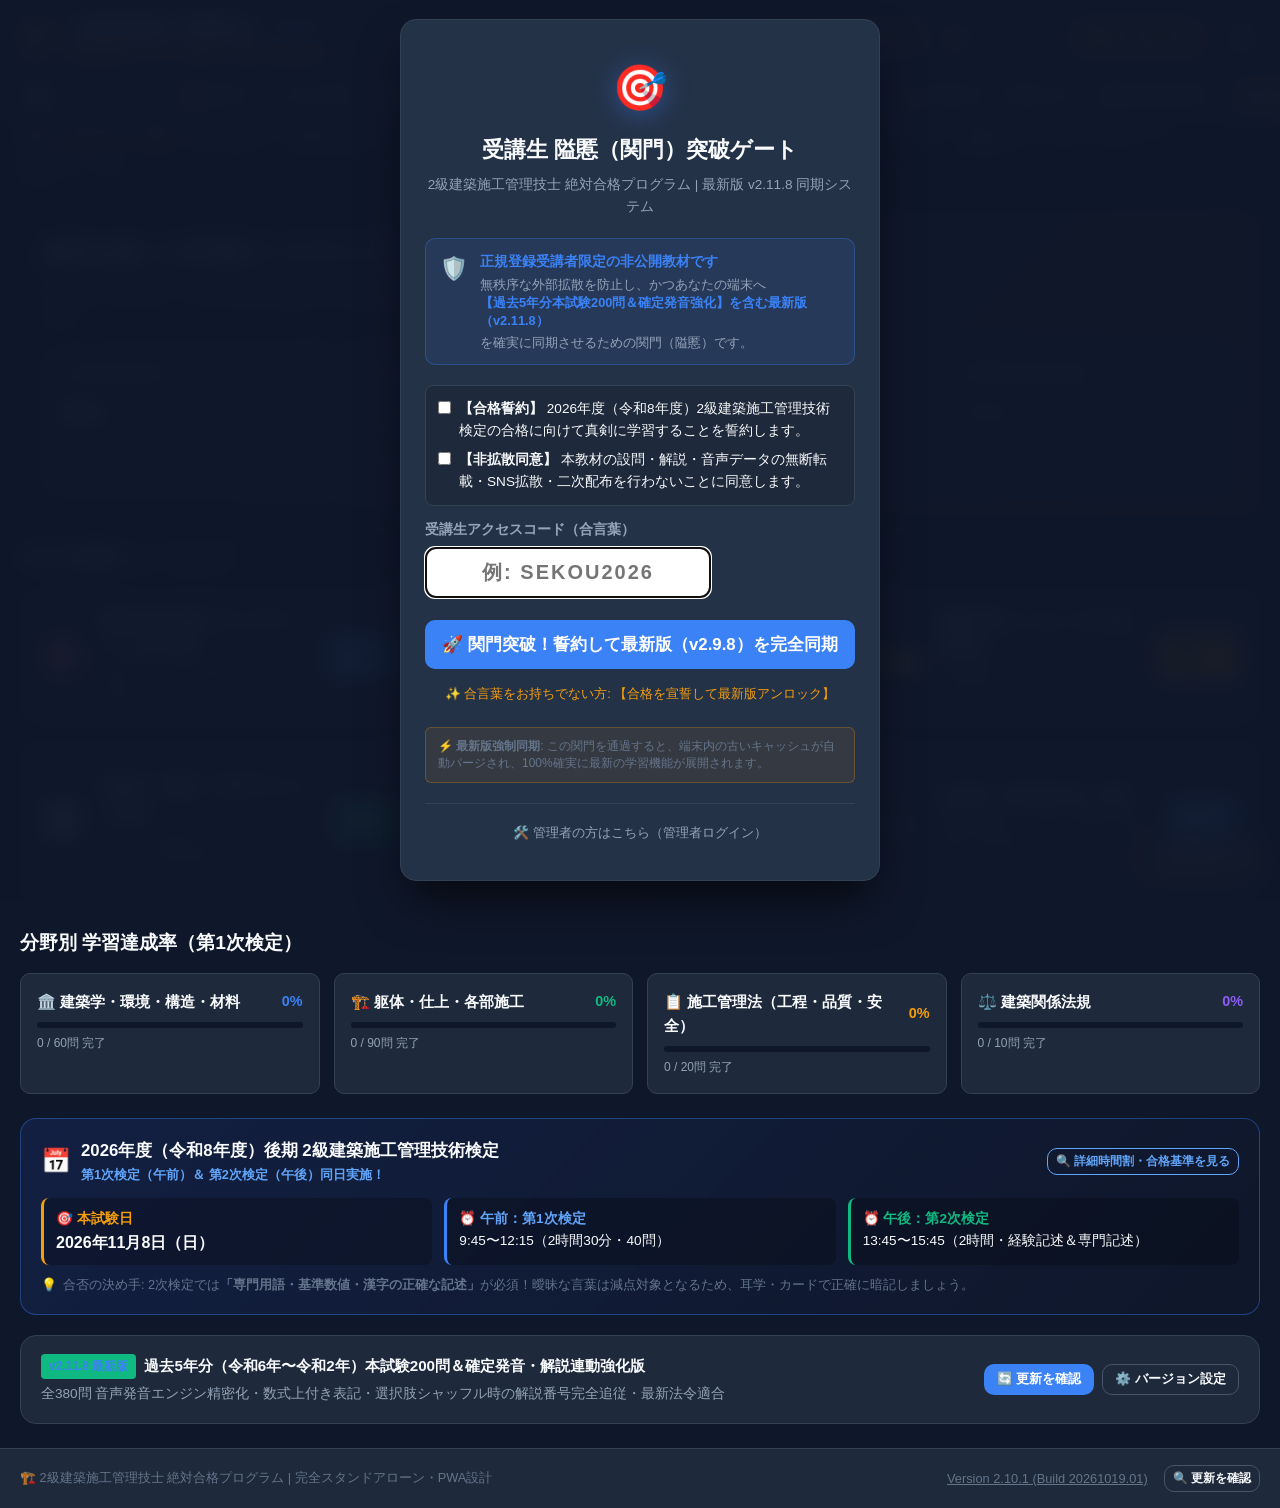
==== commit 79521d40: "fix(v2.11.8): 構造・地盤・材料・試験・測量専門用語（剛心・壁厚・配筋・異方性・間隙水・骨材・耐硫酸塩性・材齢・含水率・オランダ二重管・攪拌翼・改良体・三次元座標等19語）確定発音精密化" ====
--- a/index.html
+++ b/index.html
@@ -20,7 +20,7 @@
           <div>
             <div style="display: flex; align-items: center; gap: 8px;">
               <h1 class="brand-title">2級建築施工管理技士</h1>
-              <span class="version-tag" id="appVersionBadge" title="バージョン情報・更新履歴・更新確認" onclick="openVersionModal()">v2.11.7</span>
+              <span class="version-tag" id="appVersionBadge" title="バージョン情報・更新履歴・更新確認" onclick="openVersionModal()">v2.11.8</span>
             </div>
             <span class="brand-subtitle">絶対合格プログラム【第1次・第2次 完全対応】</span>
           </div>
@@ -57,7 +57,7 @@
         <div class="update-banner-inner">
           <div class="update-banner-info">
             <span class="update-pulse">⚡</span>
-            <span>新バージョン (<strong id="updateBannerVersion">v2.11.7</strong>) が利用可能です！</span>
+            <span>新バージョン (<strong id="updateBannerVersion">v2.11.8</strong>) が利用可能です！</span>
           </div>
           <div class="update-banner-actions">
             <button class="btn btn-primary btn-xs" onclick="applyAppUpdate()">今すぐ更新</button>
@@ -244,7 +244,7 @@
         <div class="version-dashboard-card" style="margin-top: 20px; background: var(--bg-surface); border: 1px solid var(--border-color); border-radius: var(--radius-lg); padding: 18px 20px; display: flex; justify-content: space-between; align-items: center; flex-wrap: wrap; gap: 14px;">
           <div>
             <div style="display: flex; align-items: center; gap: 8px; margin-bottom: 4px;">
-              <span class="badge" style="background: #10b981; font-weight: 800;">v2.11.7 最新版</span>
+              <span class="badge" style="background: #10b981; font-weight: 800;">v2.11.8 最新版</span>
               <strong style="color: var(--text-main); font-size: 0.95rem;">過去5年分（令和6年〜令和2年）本試験200問＆確定発音・解説連動強化版</strong>
             </div>
             <p style="font-size: 0.85rem; color: var(--text-sub); margin: 0;">全380問 音声発音エンジン精密化・数式上付き表記・選択肢シャッフル時の解説番号完全追従・最新法令適合</p>
@@ -1026,8 +1026,8 @@
           <div class="version-status-box" style="background: var(--bg-card); padding: 18px; border-radius: 12px; margin-bottom: 20px; border: 1px solid var(--border-color);">
             <div style="display: flex; justify-content: space-between; align-items: center; margin-bottom: 10px;">
               <div>
-                <span style="font-weight: 800; font-size: 1.2rem; color: #60a5fa;" id="currentVersionDisplay">現行バージョン: v2.11.7</span>
-                <div style="font-size: 0.8rem; color: var(--text-muted); margin-top: 2px;">ビルド: 20261024.06-STABLE-PWA</div>
+                <span style="font-weight: 800; font-size: 1.2rem; color: #60a5fa;" id="currentVersionDisplay">現行バージョン: v2.11.8</span>
+                <div style="font-size: 0.8rem; color: var(--text-muted); margin-top: 2px;">ビルド: 20261024.07-STABLE-PWA</div>
               </div>
               <span class="badge" id="versionStatusBadge" style="background: #10b981; font-size: 0.85rem; padding: 4px 10px;">✅ 最新バージョン</span>
             </div>
@@ -1075,7 +1075,7 @@
               </div>
               <div style="background: var(--bg-card); padding: 8px 12px; border-radius: 8px;">
                 <span style="color: var(--text-muted);">キャッシュ識別子:</span>
-                <strong style="color: #60a5fa; display: block;">sekou2-app-v2.11.7</strong>
+                <strong style="color: #60a5fa; display: block;">sekou2-app-v2.11.8</strong>
               </div>
             </div>
           </div>
@@ -1083,6 +1083,17 @@
           <!-- 4. 詳細更新履歴 (ChangeLog) -->
           <h4 style="font-size: 0.95rem; margin-bottom: 12px; color: var(--text-main);">📋 更新履歴 (ChangeLog)</h4>
           <div style="display: flex; flex-direction: column; gap: 14px; max-height: 38vh; overflow-y: auto; padding-right: 6px;" id="changelogList">
+            <div class="version-item" style="border-left: 3px solid #3b82f6; padding-left: 12px;">
+              <div style="font-weight: 700; color: #60a5fa;">v2.11.8 (2026-10-24) - 構造・地盤・材料・試験・測量専門用語（剛心・壁厚・配筋・異方性・間隙水・骨材・耐硫酸塩性・材齢・含水率・オランダ二重管・攪拌翼・改良体・三次元座標等19語）確定発音精密化</div>
+              <ul style="font-size: 0.88rem; color: var(--text-sub); margin: 6px 0 0 16px; line-height: 1.6;">
+                <li>🏛️ <strong>構造力学・躯体配筋用語の確定発音化</strong>: 「剛心（ごうしん）」「剛性率」「壁厚（かべあつ）」「配筋（はいきん）」「複配筋/単配筋/スラブ配筋」の読みを確定。</li>
+                <li>🌲 <strong>木材・材料異方性用語の確定発音化</strong>: 「異方性（いほうせい）」「異方性材料」の確定読みを配備。</li>
+                <li>⛏️ <strong>地盤土質・基礎・現場試験用語の確定発音化</strong>: 「間隙水（かんげきすい）」「オランダ二重管コーン貫入試験（オランダしきにじゅうかんコーンかんにゅうしけん）」「砂利（じゃり）」「実大基礎（じつだいきそ）」「泥水（でいすい）」「掘削水（くっさくすい）」「法肩（のりかた）」の読み仮名を優先登録。</li>
+                <li>🌀 <strong>地盤改良・攪拌混合用語の確定発音化</strong>: 「攪拌翼（かくはんよく）」「改良体/攪拌体（かくはんたい）」の正確な発音ルールを配備。</li>
+                <li>🧱 <strong>材料・コンクリート・養生用語の確定発音化</strong>: 「主（しゅ）/主応力/主要構造部」「骨材（こつざい）/粗骨材/細骨材」「耐硫酸塩性（たいりゅうさんえんせい）」「材齢（ざいれい）/材齢28日」「含水率（がんすいりつ）/気乾含水率/含水比」を徹底適正化。</li>
+                <li>📐 <strong>測量・三次元計測用語の確定発音化</strong>: 「三次元座標（さんじげんざひょう）」の読みを確定。</li>
+              </ul>
+            </div>
             <div class="version-item" style="border-left: 3px solid #10b981; padding-left: 12px;">
               <div style="font-weight: 700; color: #34d399;">v2.11.7 (2026-10-24) - 構造壁体・気象環境・音響吸音（外気温・壁体・低周波音・吸音・耐力壁）確定発音精密化</div>
               <ul style="font-size: 0.88rem; color: var(--text-sub); margin: 6px 0 0 16px; line-height: 1.6;">
@@ -1350,7 +1361,7 @@
         <div class="auth-gate-header">
           <div class="auth-icon-badge">🎯</div>
           <h2>受講生 隘慝（関門）突破ゲート</h2>
-          <p class="auth-subtitle">2級建築施工管理技士 絶対合格プログラム | 最新版 v2.11.7 同期システム</p>
+          <p class="auth-subtitle">2級建築施工管理技士 絶対合格プログラム | 最新版 v2.11.8 同期システム</p>
         </div>
 
         <div class="auth-gate-body">
@@ -1358,7 +1369,7 @@
             <span class="auth-notice-icon">🛡️</span>
             <div>
               <strong>正規登録受講者限定の非公開教材です</strong>
-              <p>無秩序な外部拡散を防止し、かつあなたの端末へ<strong>【過去5年分本試験200問＆確定発音強化】を含む最新版（v2.11.7）</strong>を確実に同期させるための関門（隘慝）です。</p>
+              <p>無秩序な外部拡散を防止し、かつあなたの端末へ<strong>【過去5年分本試験200問＆確定発音強化】を含む最新版（v2.11.8）</strong>を確実に同期させるための関門（隘慝）です。</p>
             </div>
           </div>
 
@@ -1387,7 +1398,7 @@
             </div>
 
             <button type="submit" id="authSubmitBtn" class="btn btn-primary btn-block auth-submit-btn">
-              🚀 関門突破！誓約して最新版（v2.11.7）を完全同期
+              🚀 関門突破！誓約して最新版（v2.11.8）を完全同期
             </button>
 
             <!-- ワンタップ合格宣誓での突破リンク（合言葉が未手元の受講生救済） -->
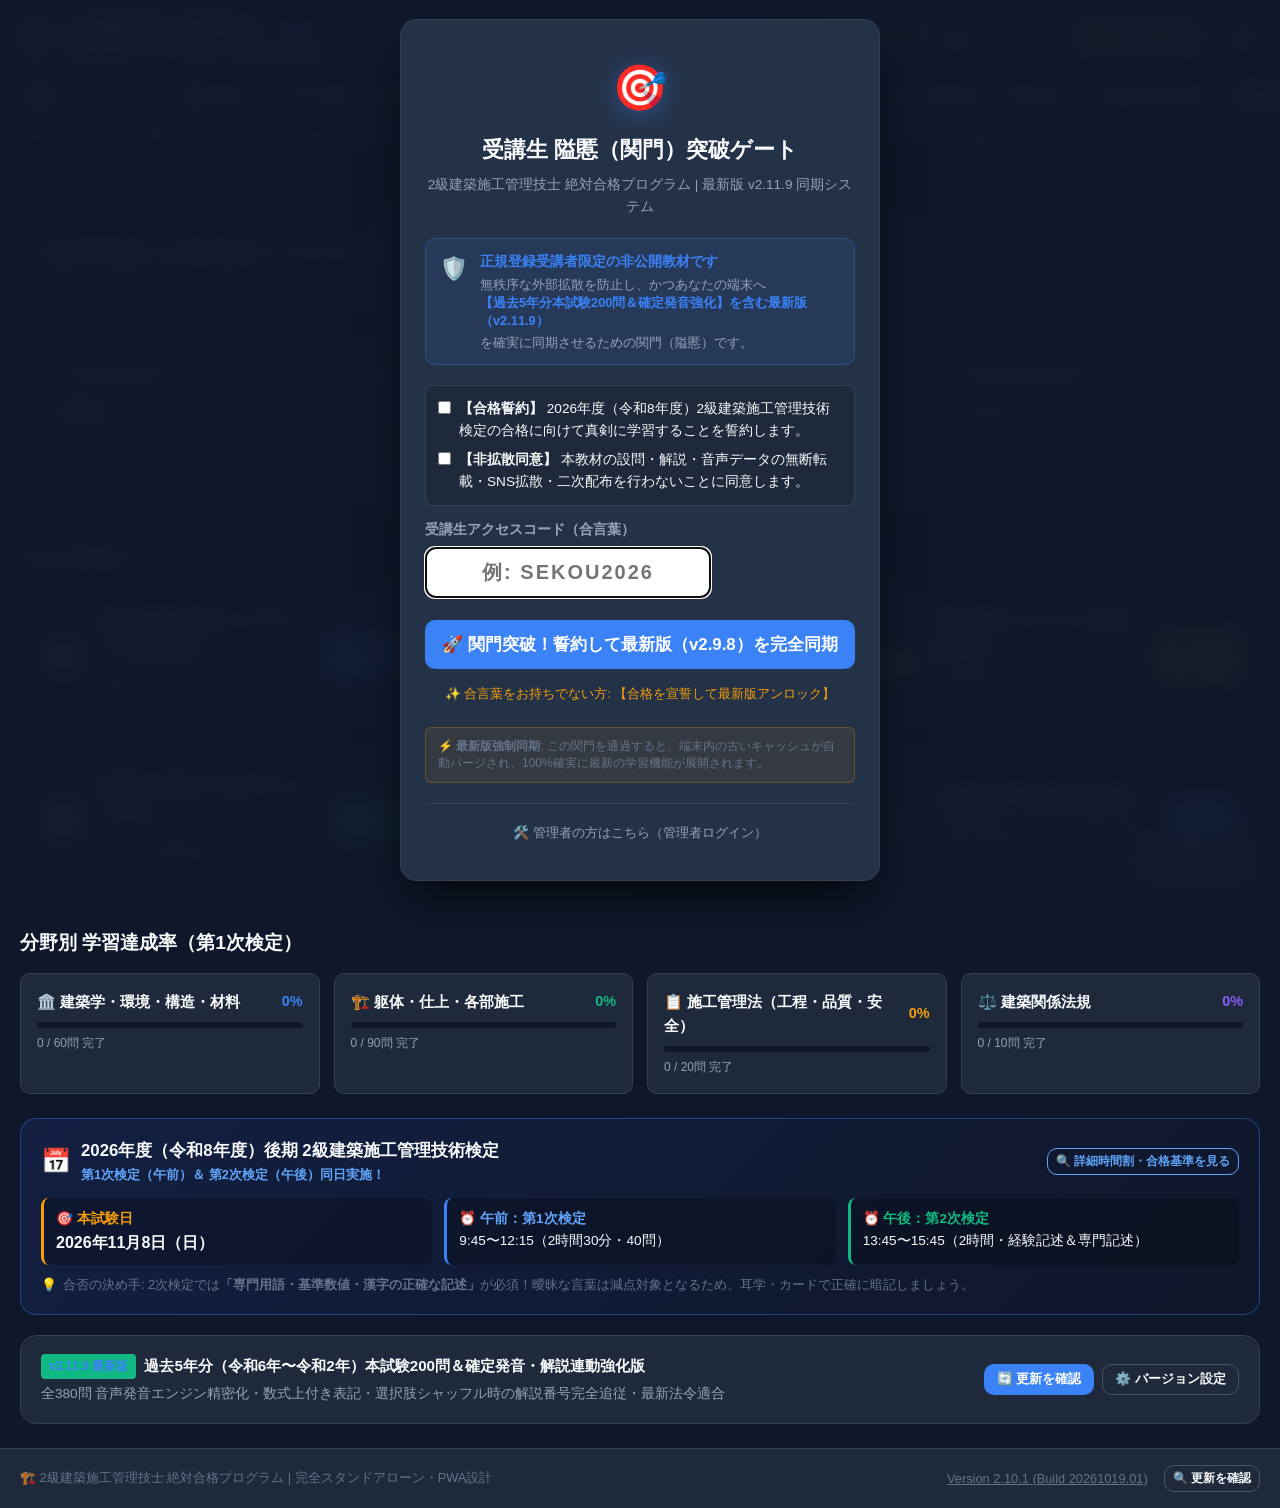
==== commit d5bf4292: "fix(v2.11.9): トラック数の常時表示＆クリック・タップによる読み上げ箇所選択・ジャンプ機能の実装 - フローティング聞き流しプレイヤー（#lsPlayer）に独立した進捗バッジ（#lsPl" ====
--- a/index.html
+++ b/index.html
@@ -20,7 +20,7 @@
           <div>
             <div style="display: flex; align-items: center; gap: 8px;">
               <h1 class="brand-title">2級建築施工管理技士</h1>
-              <span class="version-tag" id="appVersionBadge" title="バージョン情報・更新履歴・更新確認" onclick="openVersionModal()">v2.11.8</span>
+              <span class="version-tag" id="appVersionBadge" title="バージョン情報・更新履歴・更新確認" onclick="openVersionModal()">v2.11.9</span>
             </div>
             <span class="brand-subtitle">絶対合格プログラム【第1次・第2次 完全対応】</span>
           </div>
@@ -57,7 +57,7 @@
         <div class="update-banner-inner">
           <div class="update-banner-info">
             <span class="update-pulse">⚡</span>
-            <span>新バージョン (<strong id="updateBannerVersion">v2.11.8</strong>) が利用可能です！</span>
+            <span>新バージョン (<strong id="updateBannerVersion">v2.11.9</strong>) が利用可能です！</span>
           </div>
           <div class="update-banner-actions">
             <button class="btn btn-primary btn-xs" onclick="applyAppUpdate()">今すぐ更新</button>
@@ -244,7 +244,7 @@
         <div class="version-dashboard-card" style="margin-top: 20px; background: var(--bg-surface); border: 1px solid var(--border-color); border-radius: var(--radius-lg); padding: 18px 20px; display: flex; justify-content: space-between; align-items: center; flex-wrap: wrap; gap: 14px;">
           <div>
             <div style="display: flex; align-items: center; gap: 8px; margin-bottom: 4px;">
-              <span class="badge" style="background: #10b981; font-weight: 800;">v2.11.8 最新版</span>
+              <span class="badge" style="background: #10b981; font-weight: 800;">v2.11.9 最新版</span>
               <strong style="color: var(--text-main); font-size: 0.95rem;">過去5年分（令和6年〜令和2年）本試験200問＆確定発音・解説連動強化版</strong>
             </div>
             <p style="font-size: 0.85rem; color: var(--text-sub); margin: 0;">全380問 音声発音エンジン精密化・数式上付き表記・選択肢シャッフル時の解説番号完全追従・最新法令適合</p>
@@ -1026,8 +1026,8 @@
           <div class="version-status-box" style="background: var(--bg-card); padding: 18px; border-radius: 12px; margin-bottom: 20px; border: 1px solid var(--border-color);">
             <div style="display: flex; justify-content: space-between; align-items: center; margin-bottom: 10px;">
               <div>
-                <span style="font-weight: 800; font-size: 1.2rem; color: #60a5fa;" id="currentVersionDisplay">現行バージョン: v2.11.8</span>
-                <div style="font-size: 0.8rem; color: var(--text-muted); margin-top: 2px;">ビルド: 20261024.07-STABLE-PWA</div>
+                <span style="font-weight: 800; font-size: 1.2rem; color: #60a5fa;" id="currentVersionDisplay">現行バージョン: v2.11.9</span>
+                <div style="font-size: 0.8rem; color: var(--text-muted); margin-top: 2px;">ビルド: 20261024.08-STABLE-PWA</div>
               </div>
               <span class="badge" id="versionStatusBadge" style="background: #10b981; font-size: 0.85rem; padding: 4px 10px;">✅ 最新バージョン</span>
             </div>
@@ -1075,7 +1075,7 @@
               </div>
               <div style="background: var(--bg-card); padding: 8px 12px; border-radius: 8px;">
                 <span style="color: var(--text-muted);">キャッシュ識別子:</span>
-                <strong style="color: #60a5fa; display: block;">sekou2-app-v2.11.8</strong>
+                <strong style="color: #60a5fa; display: block;">sekou2-app-v2.11.9</strong>
               </div>
             </div>
           </div>
@@ -1083,8 +1083,17 @@
           <!-- 4. 詳細更新履歴 (ChangeLog) -->
           <h4 style="font-size: 0.95rem; margin-bottom: 12px; color: var(--text-main);">📋 更新履歴 (ChangeLog)</h4>
           <div style="display: flex; flex-direction: column; gap: 14px; max-height: 38vh; overflow-y: auto; padding-right: 6px;" id="changelogList">
+            <div class="version-item" style="border-left: 3px solid #10b981; padding-left: 12px;">
+              <div style="font-weight: 700; color: #34d399;">v2.11.9 (2026-10-24) - トラック数常時表示＆タップによる読み上げ箇所選択・ジャンプ機能実装</div>
+              <ul style="font-size: 0.88rem; color: var(--text-sub); margin: 6px 0 0 16px; line-height: 1.6;">
+                <li>📊 <strong>トラック進捗の常時表示バッジ（#lsPlayerTrack）</strong>: 聞き流しプレイヤー（#lsPlayer）に独立したトラック進捗バッジ（例:「第 3 / 20 問」「3 / 10 問」）を常設。字幕の文読み上げ中でもトラック情報が上書きされず現在位置を一目で確認可能。</li>
+                <li>👆 <strong>タップ・クリックによる読み上げ箇所選択＆ジャンプ</strong>: 問題文・解説・選択肢などの各文章（.speech-chunk / .ls-chunk）を直接タップ／クリックすることで、即座にその文章から読み上げを開始する直感的インタラクティブ操作を実装。</li>
+                <li>📋 <strong>リストアイテム＆カード直接タップ連動</strong>: 模擬試験振り返りリスト（.review-item）、実地記述カード（.practical-card）、用語辞典カード（.term-card）、重要数値カード一覧（.card-row-item）を直接クリックするだけで該当項目から即座に連続聞き流しを再生開始。</li>
+                <li>🎧 <strong>聞き流しタブ（AudioLearner）のタッチ追従強化</strong>: 問題文ボックス、各選択肢、解説ボックスのタップによる該当フェーズ・該当文へのダイレクトジャンプ操作を完備。</li>
+              </ul>
+            </div>
             <div class="version-item" style="border-left: 3px solid #3b82f6; padding-left: 12px;">
-              <div style="font-weight: 700; color: #60a5fa;">v2.11.8 (2026-10-24) - 構造・地盤・材料・試験・測量専門用語（剛心・壁厚・配筋・異方性・間隙水・骨材・耐硫酸塩性・材齢・含水率・オランダ二重管・攪拌翼・改良体・三次元座標等19語）確定発音精密化</div>
+              <div style="font-weight: 700; color: #60a5fa;">v2.11.9 (2026-10-24) - 構造・地盤・材料・試験・測量専門用語（剛心・壁厚・配筋・異方性・間隙水・骨材・耐硫酸塩性・材齢・含水率・オランダ二重管・攪拌翼・改良体・三次元座標等19語）確定発音精密化</div>
               <ul style="font-size: 0.88rem; color: var(--text-sub); margin: 6px 0 0 16px; line-height: 1.6;">
                 <li>🏛️ <strong>構造力学・躯体配筋用語の確定発音化</strong>: 「剛心（ごうしん）」「剛性率」「壁厚（かべあつ）」「配筋（はいきん）」「複配筋/単配筋/スラブ配筋」の読みを確定。</li>
                 <li>🌲 <strong>木材・材料異方性用語の確定発音化</strong>: 「異方性（いほうせい）」「異方性材料」の確定読みを配備。</li>
@@ -1361,7 +1370,7 @@
         <div class="auth-gate-header">
           <div class="auth-icon-badge">🎯</div>
           <h2>受講生 隘慝（関門）突破ゲート</h2>
-          <p class="auth-subtitle">2級建築施工管理技士 絶対合格プログラム | 最新版 v2.11.8 同期システム</p>
+          <p class="auth-subtitle">2級建築施工管理技士 絶対合格プログラム | 最新版 v2.11.9 同期システム</p>
         </div>
 
         <div class="auth-gate-body">
@@ -1369,7 +1378,7 @@
             <span class="auth-notice-icon">🛡️</span>
             <div>
               <strong>正規登録受講者限定の非公開教材です</strong>
-              <p>無秩序な外部拡散を防止し、かつあなたの端末へ<strong>【過去5年分本試験200問＆確定発音強化】を含む最新版（v2.11.8）</strong>を確実に同期させるための関門（隘慝）です。</p>
+              <p>無秩序な外部拡散を防止し、かつあなたの端末へ<strong>【過去5年分本試験200問＆確定発音強化】を含む最新版（v2.11.9）</strong>を確実に同期させるための関門（隘慝）です。</p>
             </div>
           </div>
 
@@ -1398,7 +1407,7 @@
             </div>
 
             <button type="submit" id="authSubmitBtn" class="btn btn-primary btn-block auth-submit-btn">
-              🚀 関門突破！誓約して最新版（v2.11.8）を完全同期
+              🚀 関門突破！誓約して最新版（v2.11.9）を完全同期
             </button>
 
             <!-- ワンタップ合格宣誓での突破リンク（合言葉が未手元の受講生救済） -->
--- a/style.css
+++ b/style.css
@@ -2378,6 +2378,14 @@
   line-height: 1.85;
   box-decoration-break: clone;
   -webkit-box-decoration-break: clone;
+  cursor: pointer;
+}
+
+.speech-chunk:hover {
+  background-color: rgba(245, 158, 11, 0.18);
+  text-decoration: underline;
+  text-decoration-thickness: 1.5px;
+  text-decoration-color: var(--accent-gold);
 }
 
 /* 読み上げ中アクティブハイライト（ライトモード：蛍光マーカー×濃黒文字で圧倒的視認性） */
--- a/desktop-listen.css
+++ b/desktop-listen.css
@@ -194,6 +194,26 @@
   overflow: hidden;
   margin-right: 4px;
 }
+.ls-player-header-row {
+  display: flex;
+  align-items: center;
+  gap: 6px;
+  min-width: 0;
+  max-width: 100%;
+}
+.ls-player-track {
+  display: inline-block;
+  background: rgba(16, 185, 129, 0.22);
+  color: #34d399;
+  border: 1px solid rgba(16, 185, 129, 0.45);
+  border-radius: 9999px;
+  padding: 1px 7px;
+  font-size: 0.72rem;
+  font-weight: 700;
+  white-space: nowrap;
+  flex-shrink: 0;
+  box-shadow: 0 0 6px rgba(16, 185, 129, 0.2);
+}
 .ls-player-info strong {
   font-size: 0.84rem;
   white-space: nowrap;
@@ -202,7 +222,7 @@
   display: block;
   max-width: 100%;
 }
-.ls-player-info span {
+.ls-player-info span#lsPlayerStatus {
   font-size: 0.74rem;
   color: #cbd5e1;
   white-space: nowrap;
@@ -353,3 +373,23 @@
     border-color: var(--primary);
   }
 }
+
+/* --- タップによる読み上げ箇所選択＆ジャンプ用スタイル --- */
+.speech-chunk.ls-chunk {
+  cursor: pointer;
+  border-radius: 3px;
+  padding: 1px 3px;
+  transition: background-color 0.15s ease, color 0.15s ease;
+}
+.speech-chunk.ls-chunk:hover {
+  background-color: rgba(245, 158, 11, 0.25);
+  text-decoration: underline;
+  text-decoration-thickness: 1.5px;
+}
+.practical-card, .term-card, .review-item {
+  transition: border-color 0.15s ease, box-shadow 0.15s ease;
+}
+.practical-card:hover, .term-card:hover, .review-item:hover {
+  border-color: rgba(245, 158, 11, 0.35);
+}
+
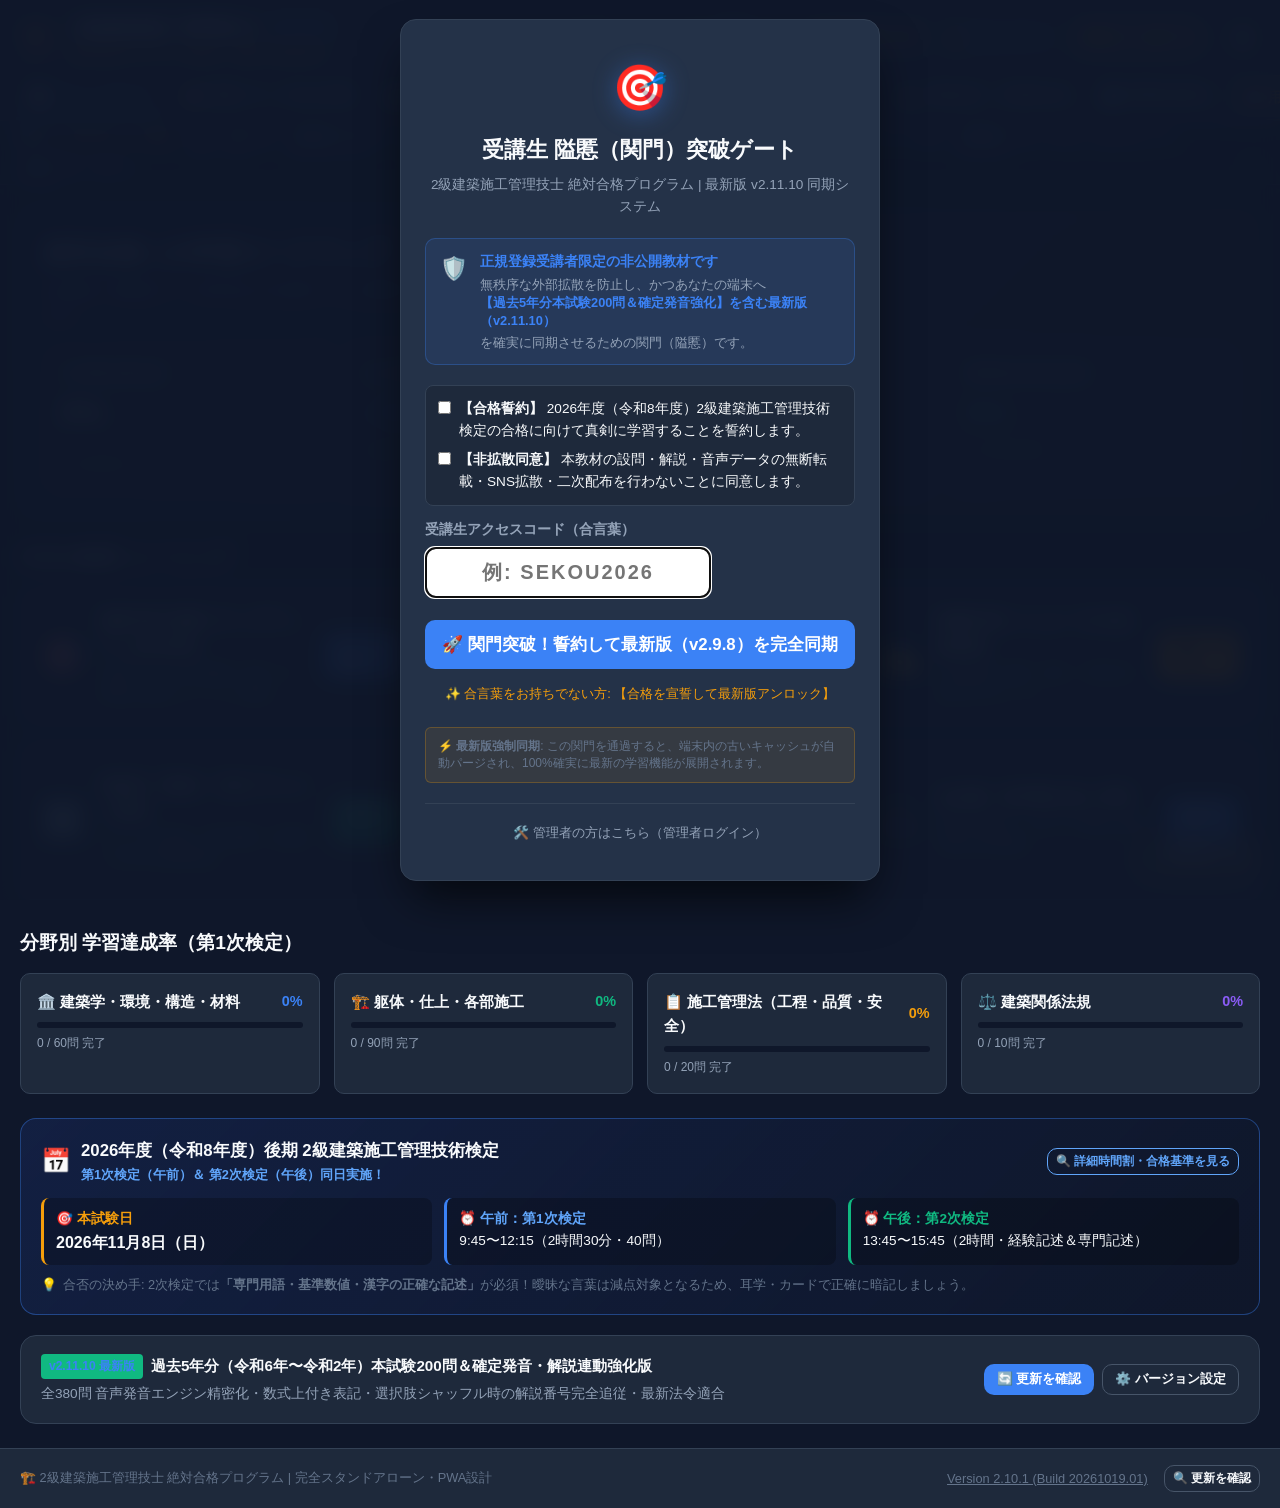
==== commit 414a7b57: "fix(v2.11.10): 配筋（はいきん）・単配筋（たんはいきん）確定発音補正の精密化＆用語辞典登録 - 「配筋（はいきん）」「配筋検査」「配筋図」「配筋状況」「配筋間隔」「配筋作業」「配筋要領」" ====
--- a/index.html
+++ b/index.html
@@ -20,7 +20,7 @@
           <div>
             <div style="display: flex; align-items: center; gap: 8px;">
               <h1 class="brand-title">2級建築施工管理技士</h1>
-              <span class="version-tag" id="appVersionBadge" title="バージョン情報・更新履歴・更新確認" onclick="openVersionModal()">v2.11.9</span>
+              <span class="version-tag" id="appVersionBadge" title="バージョン情報・更新履歴・更新確認" onclick="openVersionModal()">v2.11.10</span>
             </div>
             <span class="brand-subtitle">絶対合格プログラム【第1次・第2次 完全対応】</span>
           </div>
@@ -57,7 +57,7 @@
         <div class="update-banner-inner">
           <div class="update-banner-info">
             <span class="update-pulse">⚡</span>
-            <span>新バージョン (<strong id="updateBannerVersion">v2.11.9</strong>) が利用可能です！</span>
+            <span>新バージョン (<strong id="updateBannerVersion">v2.11.10</strong>) が利用可能です！</span>
           </div>
           <div class="update-banner-actions">
             <button class="btn btn-primary btn-xs" onclick="applyAppUpdate()">今すぐ更新</button>
@@ -244,7 +244,7 @@
         <div class="version-dashboard-card" style="margin-top: 20px; background: var(--bg-surface); border: 1px solid var(--border-color); border-radius: var(--radius-lg); padding: 18px 20px; display: flex; justify-content: space-between; align-items: center; flex-wrap: wrap; gap: 14px;">
           <div>
             <div style="display: flex; align-items: center; gap: 8px; margin-bottom: 4px;">
-              <span class="badge" style="background: #10b981; font-weight: 800;">v2.11.9 最新版</span>
+              <span class="badge" style="background: #10b981; font-weight: 800;">v2.11.10 最新版</span>
               <strong style="color: var(--text-main); font-size: 0.95rem;">過去5年分（令和6年〜令和2年）本試験200問＆確定発音・解説連動強化版</strong>
             </div>
             <p style="font-size: 0.85rem; color: var(--text-sub); margin: 0;">全380問 音声発音エンジン精密化・数式上付き表記・選択肢シャッフル時の解説番号完全追従・最新法令適合</p>
@@ -1026,8 +1026,8 @@
           <div class="version-status-box" style="background: var(--bg-card); padding: 18px; border-radius: 12px; margin-bottom: 20px; border: 1px solid var(--border-color);">
             <div style="display: flex; justify-content: space-between; align-items: center; margin-bottom: 10px;">
               <div>
-                <span style="font-weight: 800; font-size: 1.2rem; color: #60a5fa;" id="currentVersionDisplay">現行バージョン: v2.11.9</span>
-                <div style="font-size: 0.8rem; color: var(--text-muted); margin-top: 2px;">ビルド: 20261024.08-STABLE-PWA</div>
+                <span style="font-weight: 800; font-size: 1.2rem; color: #60a5fa;" id="currentVersionDisplay">現行バージョン: v2.11.10</span>
+                <div style="font-size: 0.8rem; color: var(--text-muted); margin-top: 2px;">ビルド: 20261024.09-STABLE-PWA</div>
               </div>
               <span class="badge" id="versionStatusBadge" style="background: #10b981; font-size: 0.85rem; padding: 4px 10px;">✅ 最新バージョン</span>
             </div>
@@ -1075,7 +1075,7 @@
               </div>
               <div style="background: var(--bg-card); padding: 8px 12px; border-radius: 8px;">
                 <span style="color: var(--text-muted);">キャッシュ識別子:</span>
-                <strong style="color: #60a5fa; display: block;">sekou2-app-v2.11.9</strong>
+                <strong style="color: #60a5fa; display: block;">sekou2-app-v2.11.10</strong>
               </div>
             </div>
           </div>
@@ -1083,8 +1083,16 @@
           <!-- 4. 詳細更新履歴 (ChangeLog) -->
           <h4 style="font-size: 0.95rem; margin-bottom: 12px; color: var(--text-main);">📋 更新履歴 (ChangeLog)</h4>
           <div style="display: flex; flex-direction: column; gap: 14px; max-height: 38vh; overflow-y: auto; padding-right: 6px;" id="changelogList">
+            <div class="version-item" style="border-left: 3px solid #3b82f6; padding-left: 12px;">
+              <div style="font-weight: 700; color: #60a5fa;">v2.11.10 (2026-10-24) - 配筋（はいきん）・単配筋（たんはいきん）確定発音補正の精密化＆用語辞典登録</div>
+              <ul style="font-size: 0.88rem; color: var(--text-sub); margin: 6px 0 0 16px; line-height: 1.6;">
+                <li>🧱 <strong>「配筋（はいきん）」確定発音ルールの完全網羅</strong>: 「配筋（はいきん）」「配筋検査（はいきんけんさ）」「配筋図（はいきんず）」「配筋状況」「配筋間隔」「配筋作業」「配筋要領」「配筋位置」「配筋完了後」「配筋前」「配筋後」をすべて音読み「はいきん」に確定。「くばりすじ」「はいすじ」誤読を完全解消。</li>
+                <li>⚡ <strong>壁筋・部位別配筋の適正化</strong>: 「単配筋（たんはいきん）」の読み仮名を徹底修正し、さらに「複配筋（ふくはいきん）」「単筋配筋（たんきんはいきん）」「現場配筋（げんばはいきん）」「RC梁柱配筋」「基礎配筋」「柱配筋」「梁配筋」「壁配筋」「スラブ配筋」「ダブル配筋」「シングル配筋」「主配筋」「無配筋」を完全配備。</li>
+                <li>📖 <strong>用語辞典への新規追加（term-36）</strong>: 用語辞典（Terms Master）に【配筋（はいきん）】を新設。単配筋・複配筋の違い、配筋検査の重要管理ポイントを収録。</li>
+              </ul>
+            </div>
             <div class="version-item" style="border-left: 3px solid #10b981; padding-left: 12px;">
-              <div style="font-weight: 700; color: #34d399;">v2.11.9 (2026-10-24) - トラック数常時表示＆タップによる読み上げ箇所選択・ジャンプ機能実装</div>
+              <div style="font-weight: 700; color: #34d399;">v2.11.10 (2026-10-24) - トラック数常時表示＆タップによる読み上げ箇所選択・ジャンプ機能実装</div>
               <ul style="font-size: 0.88rem; color: var(--text-sub); margin: 6px 0 0 16px; line-height: 1.6;">
                 <li>📊 <strong>トラック進捗の常時表示バッジ（#lsPlayerTrack）</strong>: 聞き流しプレイヤー（#lsPlayer）に独立したトラック進捗バッジ（例:「第 3 / 20 問」「3 / 10 問」）を常設。字幕の文読み上げ中でもトラック情報が上書きされず現在位置を一目で確認可能。</li>
                 <li>👆 <strong>タップ・クリックによる読み上げ箇所選択＆ジャンプ</strong>: 問題文・解説・選択肢などの各文章（.speech-chunk / .ls-chunk）を直接タップ／クリックすることで、即座にその文章から読み上げを開始する直感的インタラクティブ操作を実装。</li>
@@ -1093,7 +1101,7 @@
               </ul>
             </div>
             <div class="version-item" style="border-left: 3px solid #3b82f6; padding-left: 12px;">
-              <div style="font-weight: 700; color: #60a5fa;">v2.11.9 (2026-10-24) - 構造・地盤・材料・試験・測量専門用語（剛心・壁厚・配筋・異方性・間隙水・骨材・耐硫酸塩性・材齢・含水率・オランダ二重管・攪拌翼・改良体・三次元座標等19語）確定発音精密化</div>
+              <div style="font-weight: 700; color: #60a5fa;">v2.11.10 (2026-10-24) - 構造・地盤・材料・試験・測量専門用語（剛心・壁厚・配筋・異方性・間隙水・骨材・耐硫酸塩性・材齢・含水率・オランダ二重管・攪拌翼・改良体・三次元座標等19語）確定発音精密化</div>
               <ul style="font-size: 0.88rem; color: var(--text-sub); margin: 6px 0 0 16px; line-height: 1.6;">
                 <li>🏛️ <strong>構造力学・躯体配筋用語の確定発音化</strong>: 「剛心（ごうしん）」「剛性率」「壁厚（かべあつ）」「配筋（はいきん）」「複配筋/単配筋/スラブ配筋」の読みを確定。</li>
                 <li>🌲 <strong>木材・材料異方性用語の確定発音化</strong>: 「異方性（いほうせい）」「異方性材料」の確定読みを配備。</li>
@@ -1370,7 +1378,7 @@
         <div class="auth-gate-header">
           <div class="auth-icon-badge">🎯</div>
           <h2>受講生 隘慝（関門）突破ゲート</h2>
-          <p class="auth-subtitle">2級建築施工管理技士 絶対合格プログラム | 最新版 v2.11.9 同期システム</p>
+          <p class="auth-subtitle">2級建築施工管理技士 絶対合格プログラム | 最新版 v2.11.10 同期システム</p>
         </div>
 
         <div class="auth-gate-body">
@@ -1378,7 +1386,7 @@
             <span class="auth-notice-icon">🛡️</span>
             <div>
               <strong>正規登録受講者限定の非公開教材です</strong>
-              <p>無秩序な外部拡散を防止し、かつあなたの端末へ<strong>【過去5年分本試験200問＆確定発音強化】を含む最新版（v2.11.9）</strong>を確実に同期させるための関門（隘慝）です。</p>
+              <p>無秩序な外部拡散を防止し、かつあなたの端末へ<strong>【過去5年分本試験200問＆確定発音強化】を含む最新版（v2.11.10）</strong>を確実に同期させるための関門（隘慝）です。</p>
             </div>
           </div>
 
@@ -1407,7 +1415,7 @@
             </div>
 
             <button type="submit" id="authSubmitBtn" class="btn btn-primary btn-block auth-submit-btn">
-              🚀 関門突破！誓約して最新版（v2.11.9）を完全同期
+              🚀 関門突破！誓約して最新版（v2.11.10）を完全同期
             </button>
 
             <!-- ワンタップ合格宣誓での突破リンク（合言葉が未手元の受講生救済） -->
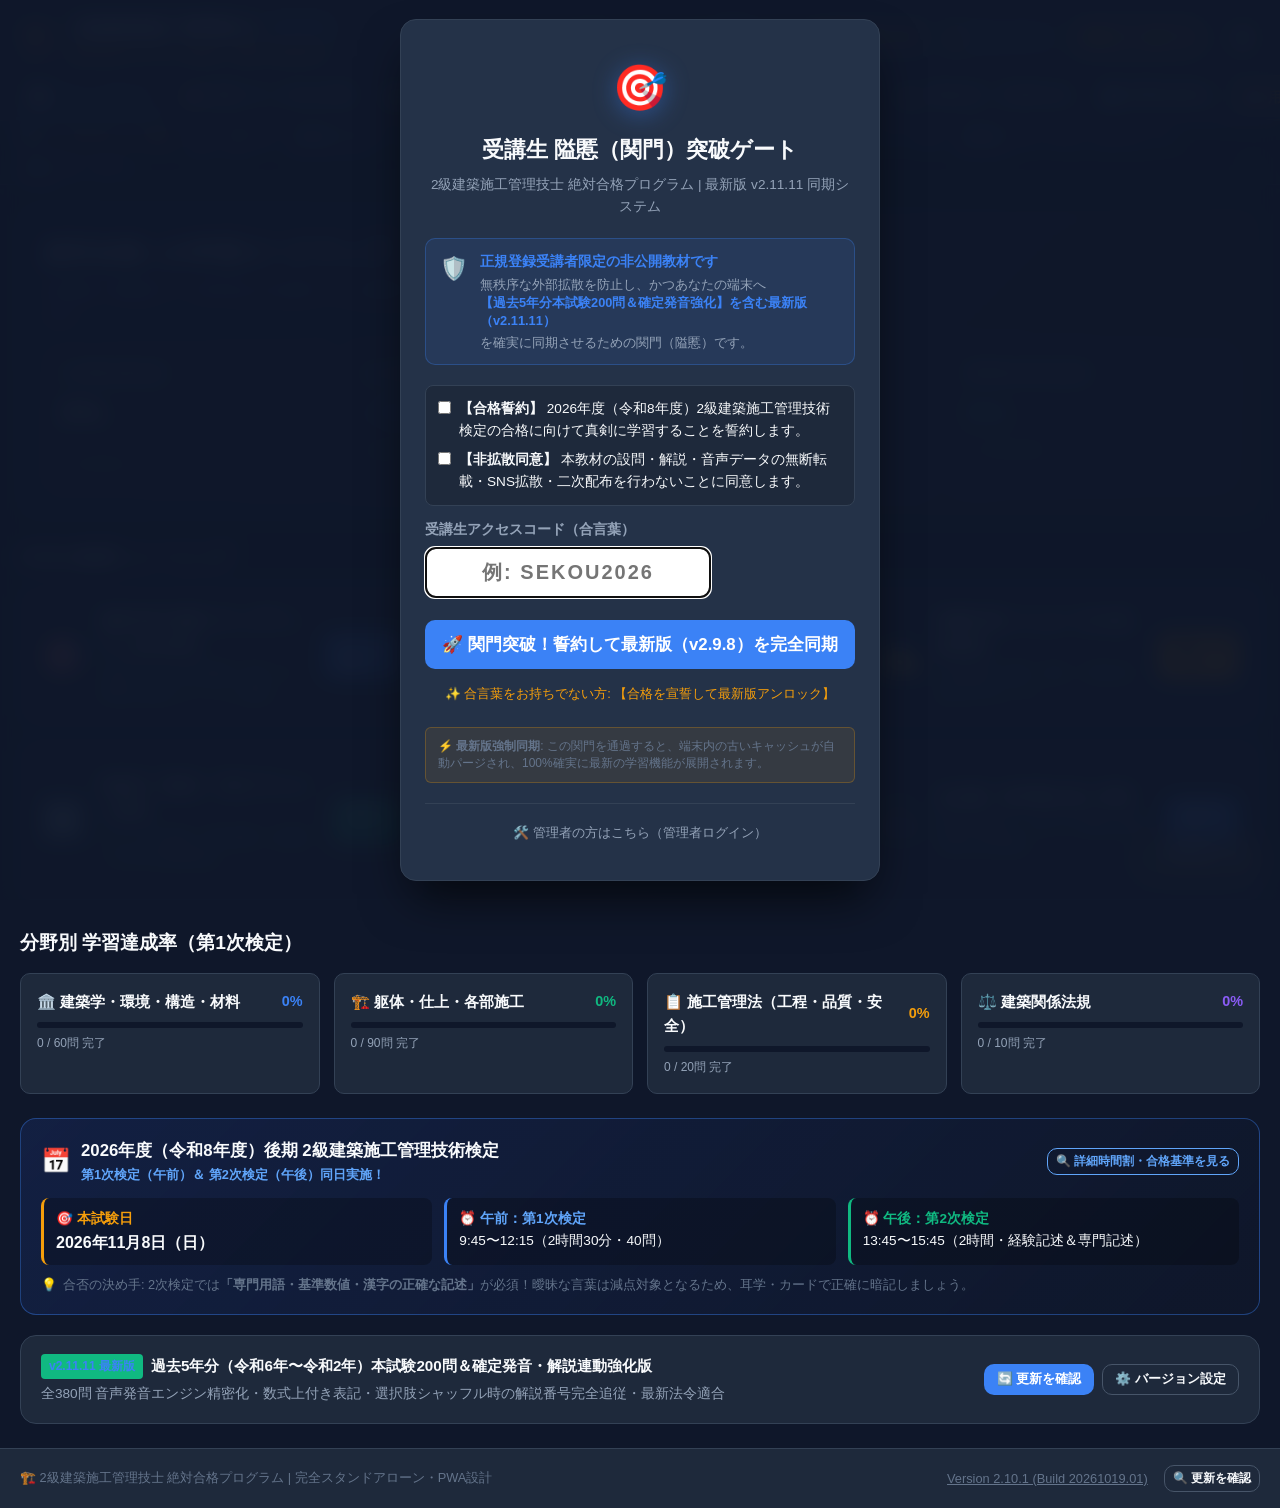
==== commit 0089d63f: "fix(v2.11.11): 【混同注意】ポーズ分離＆助詞「は（わ）」・梁（はり）確定発音精密化 - 「【混同注意】」「【誤読注意】」等の見出し直後に句点「。」および独立チャンク分離を配備し、続けざま" ====
--- a/index.html
+++ b/index.html
@@ -20,7 +20,7 @@
           <div>
             <div style="display: flex; align-items: center; gap: 8px;">
               <h1 class="brand-title">2級建築施工管理技士</h1>
-              <span class="version-tag" id="appVersionBadge" title="バージョン情報・更新履歴・更新確認" onclick="openVersionModal()">v2.11.10</span>
+              <span class="version-tag" id="appVersionBadge" title="バージョン情報・更新履歴・更新確認" onclick="openVersionModal()">v2.11.11</span>
             </div>
             <span class="brand-subtitle">絶対合格プログラム【第1次・第2次 完全対応】</span>
           </div>
@@ -57,7 +57,7 @@
         <div class="update-banner-inner">
           <div class="update-banner-info">
             <span class="update-pulse">⚡</span>
-            <span>新バージョン (<strong id="updateBannerVersion">v2.11.10</strong>) が利用可能です！</span>
+            <span>新バージョン (<strong id="updateBannerVersion">v2.11.11</strong>) が利用可能です！</span>
           </div>
           <div class="update-banner-actions">
             <button class="btn btn-primary btn-xs" onclick="applyAppUpdate()">今すぐ更新</button>
@@ -244,7 +244,7 @@
         <div class="version-dashboard-card" style="margin-top: 20px; background: var(--bg-surface); border: 1px solid var(--border-color); border-radius: var(--radius-lg); padding: 18px 20px; display: flex; justify-content: space-between; align-items: center; flex-wrap: wrap; gap: 14px;">
           <div>
             <div style="display: flex; align-items: center; gap: 8px; margin-bottom: 4px;">
-              <span class="badge" style="background: #10b981; font-weight: 800;">v2.11.10 最新版</span>
+              <span class="badge" style="background: #10b981; font-weight: 800;">v2.11.11 最新版</span>
               <strong style="color: var(--text-main); font-size: 0.95rem;">過去5年分（令和6年〜令和2年）本試験200問＆確定発音・解説連動強化版</strong>
             </div>
             <p style="font-size: 0.85rem; color: var(--text-sub); margin: 0;">全380問 音声発音エンジン精密化・数式上付き表記・選択肢シャッフル時の解説番号完全追従・最新法令適合</p>
@@ -1026,8 +1026,8 @@
           <div class="version-status-box" style="background: var(--bg-card); padding: 18px; border-radius: 12px; margin-bottom: 20px; border: 1px solid var(--border-color);">
             <div style="display: flex; justify-content: space-between; align-items: center; margin-bottom: 10px;">
               <div>
-                <span style="font-weight: 800; font-size: 1.2rem; color: #60a5fa;" id="currentVersionDisplay">現行バージョン: v2.11.10</span>
-                <div style="font-size: 0.8rem; color: var(--text-muted); margin-top: 2px;">ビルド: 20261024.09-STABLE-PWA</div>
+                <span style="font-weight: 800; font-size: 1.2rem; color: #60a5fa;" id="currentVersionDisplay">現行バージョン: v2.11.11</span>
+                <div style="font-size: 0.8rem; color: var(--text-muted); margin-top: 2px;">ビルド: 20261024.10-STABLE-PWA</div>
               </div>
               <span class="badge" id="versionStatusBadge" style="background: #10b981; font-size: 0.85rem; padding: 4px 10px;">✅ 最新バージョン</span>
             </div>
@@ -1075,7 +1075,7 @@
               </div>
               <div style="background: var(--bg-card); padding: 8px 12px; border-radius: 8px;">
                 <span style="color: var(--text-muted);">キャッシュ識別子:</span>
-                <strong style="color: #60a5fa; display: block;">sekou2-app-v2.11.10</strong>
+                <strong style="color: #60a5fa; display: block;">sekou2-app-v2.11.11</strong>
               </div>
             </div>
           </div>
@@ -1083,8 +1083,16 @@
           <!-- 4. 詳細更新履歴 (ChangeLog) -->
           <h4 style="font-size: 0.95rem; margin-bottom: 12px; color: var(--text-main);">📋 更新履歴 (ChangeLog)</h4>
           <div style="display: flex; flex-direction: column; gap: 14px; max-height: 38vh; overflow-y: auto; padding-right: 6px;" id="changelogList">
+            <div class="version-item" style="border-left: 3px solid #10b981; padding-left: 12px;">
+              <div style="font-weight: 700; color: #34d399;">v2.11.11 (2026-10-24) - 【混同注意】続けざま読み上げ防止（ポーズ分離）＆助詞「は（わ）」・梁（はり）確定発音精密化</div>
+              <ul style="font-size: 0.88rem; color: var(--text-sub); margin: 6px 0 0 16px; line-height: 1.6;">
+                <li>⏸️ <strong>【混同注意】見出しの独立ポーズ化（続けざま読み防止）</strong>: 「【混同注意】」「【誤読注意】」等の見出し直後に句点「。」および独立チャンク分離を配備。見出しと次文が息継ぎなく連続して読まれる問題を完全解消。</li>
+                <li>🗣️ <strong>助詞「は」の正確な発音化（「ハ」誤読防止）</strong>: 引用符直前（「は「」）や「巻くのは」「梁は」「柱は」において、文脈的に助詞である「は」が音読み「ハ」と発声される音声合成エンジンの誤読を「わ」に確定補正。</li>
+                <li>🪵 <strong>構造部材「梁（はり）」の確定発音化</strong>: 「梁（はり）」「梁は（はりわ）」「梁が」「梁を」「梁に」「梁の」「梁せい」「梁幅」「大梁」「小梁」を網羅し、「りょう」誤読を完全根絶。</li>
+              </ul>
+            </div>
             <div class="version-item" style="border-left: 3px solid #3b82f6; padding-left: 12px;">
-              <div style="font-weight: 700; color: #60a5fa;">v2.11.10 (2026-10-24) - 配筋（はいきん）・単配筋（たんはいきん）確定発音補正の精密化＆用語辞典登録</div>
+              <div style="font-weight: 700; color: #60a5fa;">v2.11.11 (2026-10-24) - 配筋（はいきん）・単配筋（たんはいきん）確定発音補正の精密化＆用語辞典登録</div>
               <ul style="font-size: 0.88rem; color: var(--text-sub); margin: 6px 0 0 16px; line-height: 1.6;">
                 <li>🧱 <strong>「配筋（はいきん）」確定発音ルールの完全網羅</strong>: 「配筋（はいきん）」「配筋検査（はいきんけんさ）」「配筋図（はいきんず）」「配筋状況」「配筋間隔」「配筋作業」「配筋要領」「配筋位置」「配筋完了後」「配筋前」「配筋後」をすべて音読み「はいきん」に確定。「くばりすじ」「はいすじ」誤読を完全解消。</li>
                 <li>⚡ <strong>壁筋・部位別配筋の適正化</strong>: 「単配筋（たんはいきん）」の読み仮名を徹底修正し、さらに「複配筋（ふくはいきん）」「単筋配筋（たんきんはいきん）」「現場配筋（げんばはいきん）」「RC梁柱配筋」「基礎配筋」「柱配筋」「梁配筋」「壁配筋」「スラブ配筋」「ダブル配筋」「シングル配筋」「主配筋」「無配筋」を完全配備。</li>
@@ -1092,7 +1100,7 @@
               </ul>
             </div>
             <div class="version-item" style="border-left: 3px solid #10b981; padding-left: 12px;">
-              <div style="font-weight: 700; color: #34d399;">v2.11.10 (2026-10-24) - トラック数常時表示＆タップによる読み上げ箇所選択・ジャンプ機能実装</div>
+              <div style="font-weight: 700; color: #34d399;">v2.11.11 (2026-10-24) - トラック数常時表示＆タップによる読み上げ箇所選択・ジャンプ機能実装</div>
               <ul style="font-size: 0.88rem; color: var(--text-sub); margin: 6px 0 0 16px; line-height: 1.6;">
                 <li>📊 <strong>トラック進捗の常時表示バッジ（#lsPlayerTrack）</strong>: 聞き流しプレイヤー（#lsPlayer）に独立したトラック進捗バッジ（例:「第 3 / 20 問」「3 / 10 問」）を常設。字幕の文読み上げ中でもトラック情報が上書きされず現在位置を一目で確認可能。</li>
                 <li>👆 <strong>タップ・クリックによる読み上げ箇所選択＆ジャンプ</strong>: 問題文・解説・選択肢などの各文章（.speech-chunk / .ls-chunk）を直接タップ／クリックすることで、即座にその文章から読み上げを開始する直感的インタラクティブ操作を実装。</li>
@@ -1101,7 +1109,7 @@
               </ul>
             </div>
             <div class="version-item" style="border-left: 3px solid #3b82f6; padding-left: 12px;">
-              <div style="font-weight: 700; color: #60a5fa;">v2.11.10 (2026-10-24) - 構造・地盤・材料・試験・測量専門用語（剛心・壁厚・配筋・異方性・間隙水・骨材・耐硫酸塩性・材齢・含水率・オランダ二重管・攪拌翼・改良体・三次元座標等19語）確定発音精密化</div>
+              <div style="font-weight: 700; color: #60a5fa;">v2.11.11 (2026-10-24) - 構造・地盤・材料・試験・測量専門用語（剛心・壁厚・配筋・異方性・間隙水・骨材・耐硫酸塩性・材齢・含水率・オランダ二重管・攪拌翼・改良体・三次元座標等19語）確定発音精密化</div>
               <ul style="font-size: 0.88rem; color: var(--text-sub); margin: 6px 0 0 16px; line-height: 1.6;">
                 <li>🏛️ <strong>構造力学・躯体配筋用語の確定発音化</strong>: 「剛心（ごうしん）」「剛性率」「壁厚（かべあつ）」「配筋（はいきん）」「複配筋/単配筋/スラブ配筋」の読みを確定。</li>
                 <li>🌲 <strong>木材・材料異方性用語の確定発音化</strong>: 「異方性（いほうせい）」「異方性材料」の確定読みを配備。</li>
@@ -1378,7 +1386,7 @@
         <div class="auth-gate-header">
           <div class="auth-icon-badge">🎯</div>
           <h2>受講生 隘慝（関門）突破ゲート</h2>
-          <p class="auth-subtitle">2級建築施工管理技士 絶対合格プログラム | 最新版 v2.11.10 同期システム</p>
+          <p class="auth-subtitle">2級建築施工管理技士 絶対合格プログラム | 最新版 v2.11.11 同期システム</p>
         </div>
 
         <div class="auth-gate-body">
@@ -1386,7 +1394,7 @@
             <span class="auth-notice-icon">🛡️</span>
             <div>
               <strong>正規登録受講者限定の非公開教材です</strong>
-              <p>無秩序な外部拡散を防止し、かつあなたの端末へ<strong>【過去5年分本試験200問＆確定発音強化】を含む最新版（v2.11.10）</strong>を確実に同期させるための関門（隘慝）です。</p>
+              <p>無秩序な外部拡散を防止し、かつあなたの端末へ<strong>【過去5年分本試験200問＆確定発音強化】を含む最新版（v2.11.11）</strong>を確実に同期させるための関門（隘慝）です。</p>
             </div>
           </div>
 
@@ -1415,7 +1423,7 @@
             </div>
 
             <button type="submit" id="authSubmitBtn" class="btn btn-primary btn-block auth-submit-btn">
-              🚀 関門突破！誓約して最新版（v2.11.10）を完全同期
+              🚀 関門突破！誓約して最新版（v2.11.11）を完全同期
             </button>
 
             <!-- ワンタップ合格宣誓での突破リンク（合言葉が未手元の受講生救済） -->
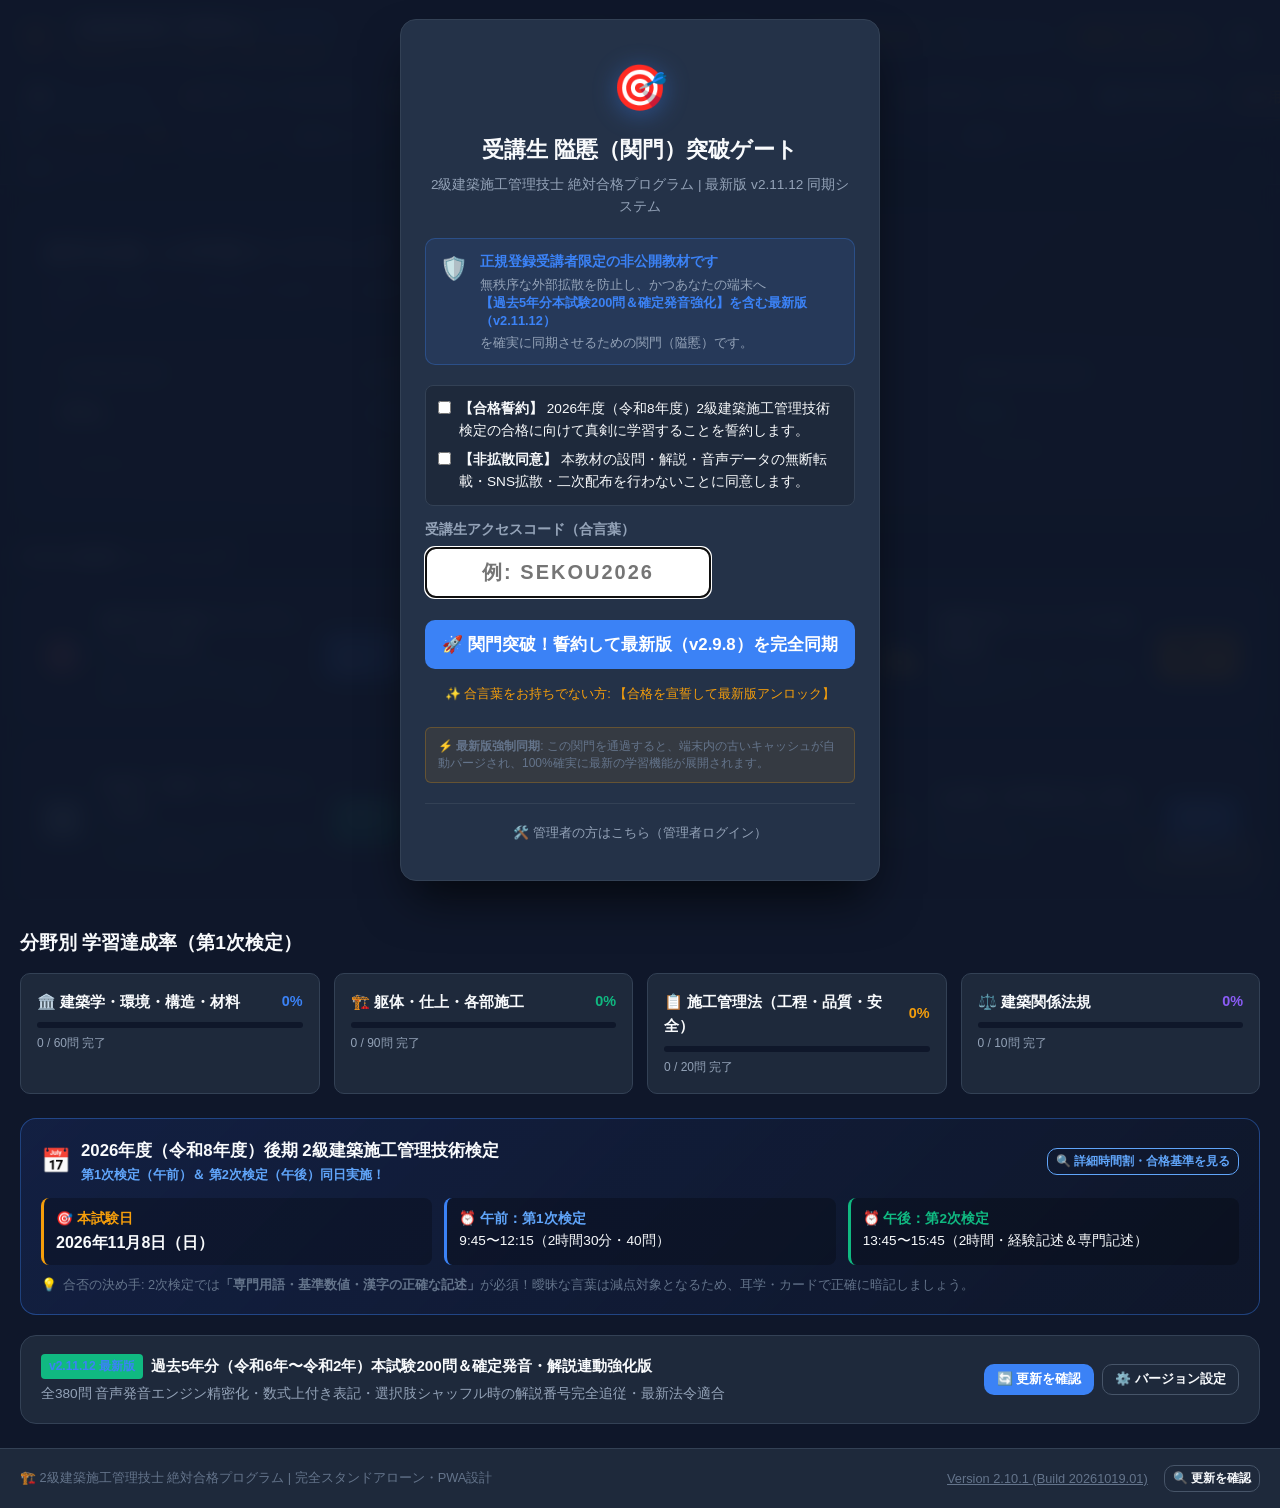
==== commit 7b99fe5a: "fix(v2.11.12): 排水（ハイスイ）・配筋（ハイキン）確定発音の完全適正化（「わい」誤読根絶） - 音声合成エンジンの形態素解析が平仮名「はい」を助詞「わ」と誤解析して「わいすい」「わいきん" ====
--- a/index.html
+++ b/index.html
@@ -20,7 +20,7 @@
           <div>
             <div style="display: flex; align-items: center; gap: 8px;">
               <h1 class="brand-title">2級建築施工管理技士</h1>
-              <span class="version-tag" id="appVersionBadge" title="バージョン情報・更新履歴・更新確認" onclick="openVersionModal()">v2.11.11</span>
+              <span class="version-tag" id="appVersionBadge" title="バージョン情報・更新履歴・更新確認" onclick="openVersionModal()">v2.11.12</span>
             </div>
             <span class="brand-subtitle">絶対合格プログラム【第1次・第2次 完全対応】</span>
           </div>
@@ -57,7 +57,7 @@
         <div class="update-banner-inner">
           <div class="update-banner-info">
             <span class="update-pulse">⚡</span>
-            <span>新バージョン (<strong id="updateBannerVersion">v2.11.11</strong>) が利用可能です！</span>
+            <span>新バージョン (<strong id="updateBannerVersion">v2.11.12</strong>) が利用可能です！</span>
           </div>
           <div class="update-banner-actions">
             <button class="btn btn-primary btn-xs" onclick="applyAppUpdate()">今すぐ更新</button>
@@ -244,7 +244,7 @@
         <div class="version-dashboard-card" style="margin-top: 20px; background: var(--bg-surface); border: 1px solid var(--border-color); border-radius: var(--radius-lg); padding: 18px 20px; display: flex; justify-content: space-between; align-items: center; flex-wrap: wrap; gap: 14px;">
           <div>
             <div style="display: flex; align-items: center; gap: 8px; margin-bottom: 4px;">
-              <span class="badge" style="background: #10b981; font-weight: 800;">v2.11.11 最新版</span>
+              <span class="badge" style="background: #10b981; font-weight: 800;">v2.11.12 最新版</span>
               <strong style="color: var(--text-main); font-size: 0.95rem;">過去5年分（令和6年〜令和2年）本試験200問＆確定発音・解説連動強化版</strong>
             </div>
             <p style="font-size: 0.85rem; color: var(--text-sub); margin: 0;">全380問 音声発音エンジン精密化・数式上付き表記・選択肢シャッフル時の解説番号完全追従・最新法令適合</p>
@@ -1026,8 +1026,8 @@
           <div class="version-status-box" style="background: var(--bg-card); padding: 18px; border-radius: 12px; margin-bottom: 20px; border: 1px solid var(--border-color);">
             <div style="display: flex; justify-content: space-between; align-items: center; margin-bottom: 10px;">
               <div>
-                <span style="font-weight: 800; font-size: 1.2rem; color: #60a5fa;" id="currentVersionDisplay">現行バージョン: v2.11.11</span>
-                <div style="font-size: 0.8rem; color: var(--text-muted); margin-top: 2px;">ビルド: 20261024.10-STABLE-PWA</div>
+                <span style="font-weight: 800; font-size: 1.2rem; color: #60a5fa;" id="currentVersionDisplay">現行バージョン: v2.11.12</span>
+                <div style="font-size: 0.8rem; color: var(--text-muted); margin-top: 2px;">ビルド: 20261024.11-STABLE-PWA</div>
               </div>
               <span class="badge" id="versionStatusBadge" style="background: #10b981; font-size: 0.85rem; padding: 4px 10px;">✅ 最新バージョン</span>
             </div>
@@ -1075,7 +1075,7 @@
               </div>
               <div style="background: var(--bg-card); padding: 8px 12px; border-radius: 8px;">
                 <span style="color: var(--text-muted);">キャッシュ識別子:</span>
-                <strong style="color: #60a5fa; display: block;">sekou2-app-v2.11.11</strong>
+                <strong style="color: #60a5fa; display: block;">sekou2-app-v2.11.12</strong>
               </div>
             </div>
           </div>
@@ -1083,8 +1083,15 @@
           <!-- 4. 詳細更新履歴 (ChangeLog) -->
           <h4 style="font-size: 0.95rem; margin-bottom: 12px; color: var(--text-main);">📋 更新履歴 (ChangeLog)</h4>
           <div style="display: flex; flex-direction: column; gap: 14px; max-height: 38vh; overflow-y: auto; padding-right: 6px;" id="changelogList">
+            <div class="version-item" style="border-left: 3px solid #3b82f6; padding-left: 12px;">
+              <div style="font-weight: 700; color: #60a5fa;">v2.11.12 (2026-10-24) - 排水（ハイスイ）・配筋（ハイキン）発音完全適正化（「わい」誤読根絶）</div>
+              <ul style="font-size: 0.88rem; color: var(--text-sub); margin: 6px 0 0 16px; line-height: 1.6;">
+                <li>💧 <strong>排水の確定発音化（「わいすい」誤読根絶）</strong>: 平仮名「はい」が助詞「わ」と誤判定されるブラウザ音声合成の形態素バグを、片仮名確定発音「ハイスイ」へ完全置換。「排水」「排水管」「直接排水」「間接排水」「排水系統」をすべて確実に「はいすい」で発音。</li>
+                <li>🧱 <strong>配筋の確定発音化（「わいきん」誤読根絶）</strong>: 「わいきん」と読まれてしまう平仮名解析エラーを片仮名確定発音「ハイキン」へ完全刷新。「配筋」「単配筋」「複配筋」「配筋検査」「配筋図」「配筋状況」「壁配筋」「スラブ配筋」すべてを明瞭な「はいきん」に是正。</li>
+              </ul>
+            </div>
             <div class="version-item" style="border-left: 3px solid #10b981; padding-left: 12px;">
-              <div style="font-weight: 700; color: #34d399;">v2.11.11 (2026-10-24) - 【混同注意】続けざま読み上げ防止（ポーズ分離）＆助詞「は（わ）」・梁（はり）確定発音精密化</div>
+              <div style="font-weight: 700; color: #34d399;">v2.11.12 (2026-10-24) - 【混同注意】続けざま読み上げ防止（ポーズ分離）＆助詞「は（わ）」・梁（はり）確定発音精密化</div>
               <ul style="font-size: 0.88rem; color: var(--text-sub); margin: 6px 0 0 16px; line-height: 1.6;">
                 <li>⏸️ <strong>【混同注意】見出しの独立ポーズ化（続けざま読み防止）</strong>: 「【混同注意】」「【誤読注意】」等の見出し直後に句点「。」および独立チャンク分離を配備。見出しと次文が息継ぎなく連続して読まれる問題を完全解消。</li>
                 <li>🗣️ <strong>助詞「は」の正確な発音化（「ハ」誤読防止）</strong>: 引用符直前（「は「」）や「巻くのは」「梁は」「柱は」において、文脈的に助詞である「は」が音読み「ハ」と発声される音声合成エンジンの誤読を「わ」に確定補正。</li>
@@ -1092,7 +1099,7 @@
               </ul>
             </div>
             <div class="version-item" style="border-left: 3px solid #3b82f6; padding-left: 12px;">
-              <div style="font-weight: 700; color: #60a5fa;">v2.11.11 (2026-10-24) - 配筋（はいきん）・単配筋（たんはいきん）確定発音補正の精密化＆用語辞典登録</div>
+              <div style="font-weight: 700; color: #60a5fa;">v2.11.12 (2026-10-24) - 配筋（はいきん）・単配筋（たんはいきん）確定発音補正の精密化＆用語辞典登録</div>
               <ul style="font-size: 0.88rem; color: var(--text-sub); margin: 6px 0 0 16px; line-height: 1.6;">
                 <li>🧱 <strong>「配筋（はいきん）」確定発音ルールの完全網羅</strong>: 「配筋（はいきん）」「配筋検査（はいきんけんさ）」「配筋図（はいきんず）」「配筋状況」「配筋間隔」「配筋作業」「配筋要領」「配筋位置」「配筋完了後」「配筋前」「配筋後」をすべて音読み「はいきん」に確定。「くばりすじ」「はいすじ」誤読を完全解消。</li>
                 <li>⚡ <strong>壁筋・部位別配筋の適正化</strong>: 「単配筋（たんはいきん）」の読み仮名を徹底修正し、さらに「複配筋（ふくはいきん）」「単筋配筋（たんきんはいきん）」「現場配筋（げんばはいきん）」「RC梁柱配筋」「基礎配筋」「柱配筋」「梁配筋」「壁配筋」「スラブ配筋」「ダブル配筋」「シングル配筋」「主配筋」「無配筋」を完全配備。</li>
@@ -1100,7 +1107,7 @@
               </ul>
             </div>
             <div class="version-item" style="border-left: 3px solid #10b981; padding-left: 12px;">
-              <div style="font-weight: 700; color: #34d399;">v2.11.11 (2026-10-24) - トラック数常時表示＆タップによる読み上げ箇所選択・ジャンプ機能実装</div>
+              <div style="font-weight: 700; color: #34d399;">v2.11.12 (2026-10-24) - トラック数常時表示＆タップによる読み上げ箇所選択・ジャンプ機能実装</div>
               <ul style="font-size: 0.88rem; color: var(--text-sub); margin: 6px 0 0 16px; line-height: 1.6;">
                 <li>📊 <strong>トラック進捗の常時表示バッジ（#lsPlayerTrack）</strong>: 聞き流しプレイヤー（#lsPlayer）に独立したトラック進捗バッジ（例:「第 3 / 20 問」「3 / 10 問」）を常設。字幕の文読み上げ中でもトラック情報が上書きされず現在位置を一目で確認可能。</li>
                 <li>👆 <strong>タップ・クリックによる読み上げ箇所選択＆ジャンプ</strong>: 問題文・解説・選択肢などの各文章（.speech-chunk / .ls-chunk）を直接タップ／クリックすることで、即座にその文章から読み上げを開始する直感的インタラクティブ操作を実装。</li>
@@ -1109,7 +1116,7 @@
               </ul>
             </div>
             <div class="version-item" style="border-left: 3px solid #3b82f6; padding-left: 12px;">
-              <div style="font-weight: 700; color: #60a5fa;">v2.11.11 (2026-10-24) - 構造・地盤・材料・試験・測量専門用語（剛心・壁厚・配筋・異方性・間隙水・骨材・耐硫酸塩性・材齢・含水率・オランダ二重管・攪拌翼・改良体・三次元座標等19語）確定発音精密化</div>
+              <div style="font-weight: 700; color: #60a5fa;">v2.11.12 (2026-10-24) - 構造・地盤・材料・試験・測量専門用語（剛心・壁厚・配筋・異方性・間隙水・骨材・耐硫酸塩性・材齢・含水率・オランダ二重管・攪拌翼・改良体・三次元座標等19語）確定発音精密化</div>
               <ul style="font-size: 0.88rem; color: var(--text-sub); margin: 6px 0 0 16px; line-height: 1.6;">
                 <li>🏛️ <strong>構造力学・躯体配筋用語の確定発音化</strong>: 「剛心（ごうしん）」「剛性率」「壁厚（かべあつ）」「配筋（はいきん）」「複配筋/単配筋/スラブ配筋」の読みを確定。</li>
                 <li>🌲 <strong>木材・材料異方性用語の確定発音化</strong>: 「異方性（いほうせい）」「異方性材料」の確定読みを配備。</li>
@@ -1386,7 +1393,7 @@
         <div class="auth-gate-header">
           <div class="auth-icon-badge">🎯</div>
           <h2>受講生 隘慝（関門）突破ゲート</h2>
-          <p class="auth-subtitle">2級建築施工管理技士 絶対合格プログラム | 最新版 v2.11.11 同期システム</p>
+          <p class="auth-subtitle">2級建築施工管理技士 絶対合格プログラム | 最新版 v2.11.12 同期システム</p>
         </div>
 
         <div class="auth-gate-body">
@@ -1394,7 +1401,7 @@
             <span class="auth-notice-icon">🛡️</span>
             <div>
               <strong>正規登録受講者限定の非公開教材です</strong>
-              <p>無秩序な外部拡散を防止し、かつあなたの端末へ<strong>【過去5年分本試験200問＆確定発音強化】を含む最新版（v2.11.11）</strong>を確実に同期させるための関門（隘慝）です。</p>
+              <p>無秩序な外部拡散を防止し、かつあなたの端末へ<strong>【過去5年分本試験200問＆確定発音強化】を含む最新版（v2.11.12）</strong>を確実に同期させるための関門（隘慝）です。</p>
             </div>
           </div>
 
@@ -1423,7 +1430,7 @@
             </div>
 
             <button type="submit" id="authSubmitBtn" class="btn btn-primary btn-block auth-submit-btn">
-              🚀 関門突破！誓約して最新版（v2.11.11）を完全同期
+              🚀 関門突破！誓約して最新版（v2.11.12）を完全同期
             </button>
 
             <!-- ワンタップ合格宣誓での突破リンク（合言葉が未手元の受講生救済） -->
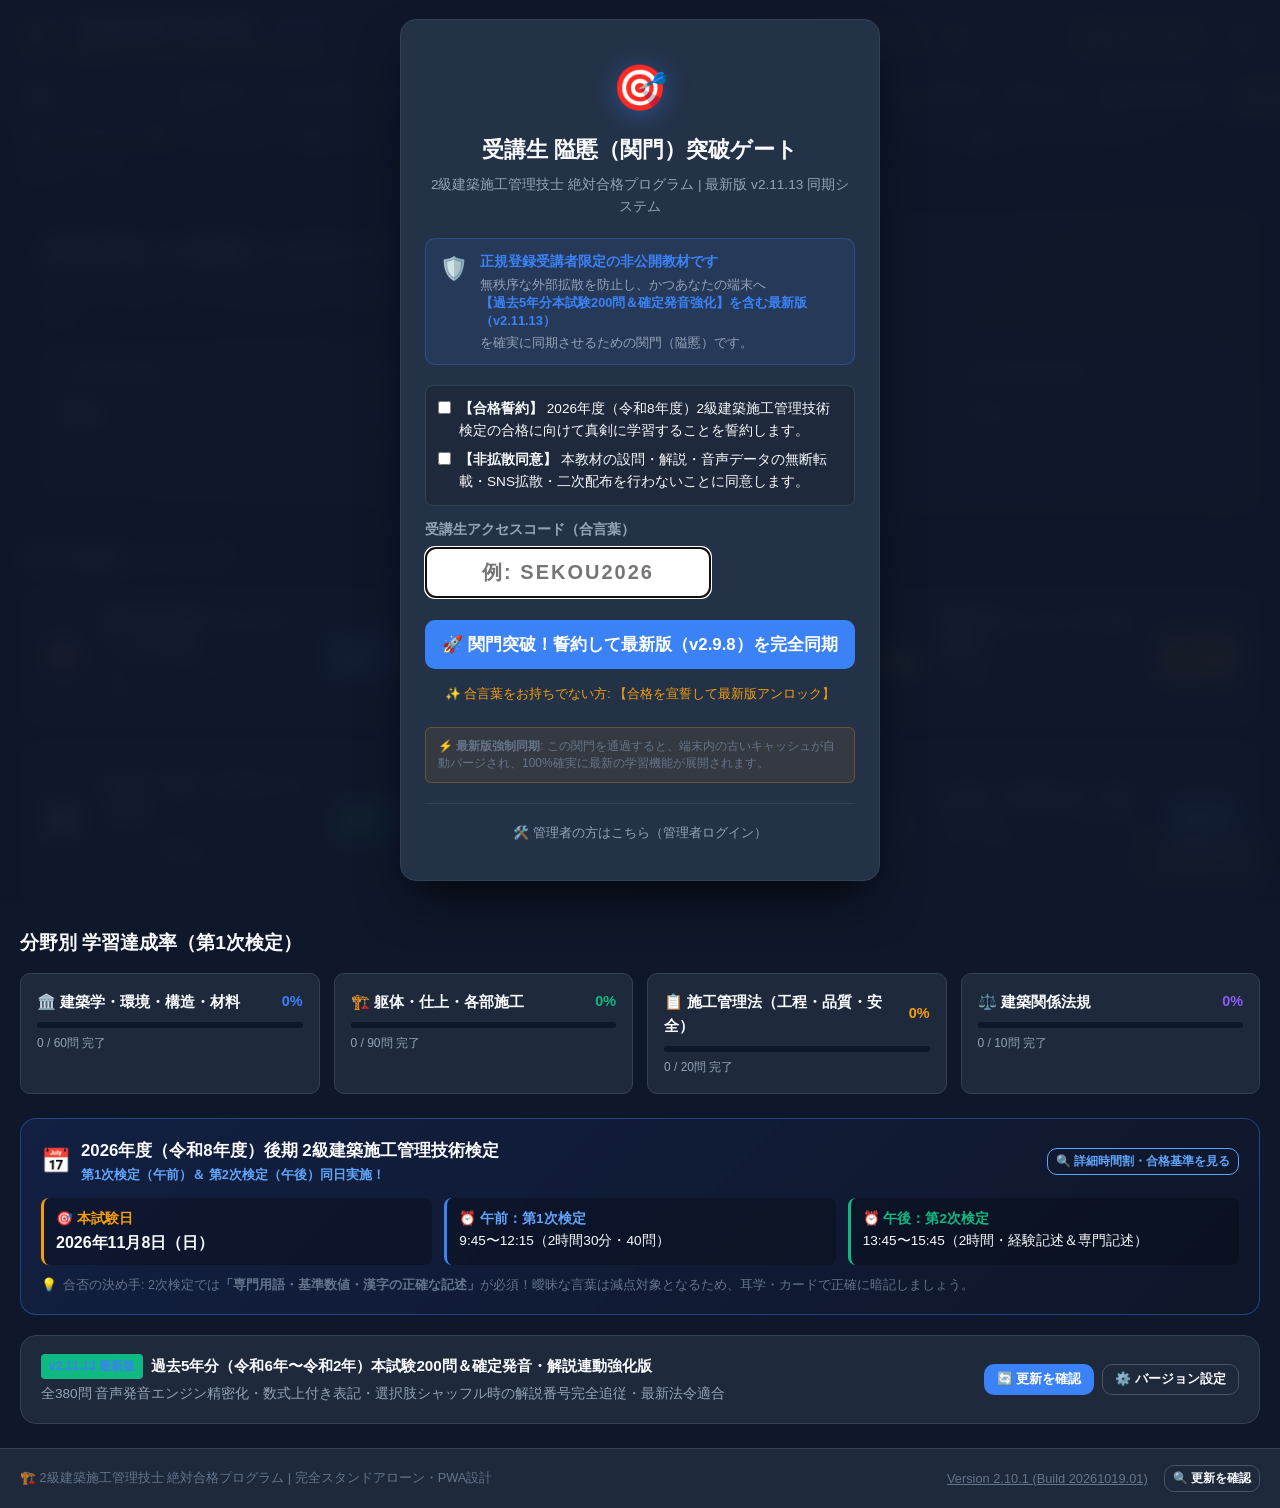
==== commit ee65fec4: "fix(v2.11.13): 遮水壁（しゃすいへき）・止水壁（しすいへき）確定発音＆用語辞典登録 - 「遮水壁（しゃすいへき）」「地中遮水壁」「鋼矢板遮水壁」「遮水壁施工」「遮水壁工法」「遮水層」「遮" ====
--- a/index.html
+++ b/index.html
@@ -20,7 +20,7 @@
           <div>
             <div style="display: flex; align-items: center; gap: 8px;">
               <h1 class="brand-title">2級建築施工管理技士</h1>
-              <span class="version-tag" id="appVersionBadge" title="バージョン情報・更新履歴・更新確認" onclick="openVersionModal()">v2.11.12</span>
+              <span class="version-tag" id="appVersionBadge" title="バージョン情報・更新履歴・更新確認" onclick="openVersionModal()">v2.11.13</span>
             </div>
             <span class="brand-subtitle">絶対合格プログラム【第1次・第2次 完全対応】</span>
           </div>
@@ -57,7 +57,7 @@
         <div class="update-banner-inner">
           <div class="update-banner-info">
             <span class="update-pulse">⚡</span>
-            <span>新バージョン (<strong id="updateBannerVersion">v2.11.12</strong>) が利用可能です！</span>
+            <span>新バージョン (<strong id="updateBannerVersion">v2.11.13</strong>) が利用可能です！</span>
           </div>
           <div class="update-banner-actions">
             <button class="btn btn-primary btn-xs" onclick="applyAppUpdate()">今すぐ更新</button>
@@ -244,7 +244,7 @@
         <div class="version-dashboard-card" style="margin-top: 20px; background: var(--bg-surface); border: 1px solid var(--border-color); border-radius: var(--radius-lg); padding: 18px 20px; display: flex; justify-content: space-between; align-items: center; flex-wrap: wrap; gap: 14px;">
           <div>
             <div style="display: flex; align-items: center; gap: 8px; margin-bottom: 4px;">
-              <span class="badge" style="background: #10b981; font-weight: 800;">v2.11.12 最新版</span>
+              <span class="badge" style="background: #10b981; font-weight: 800;">v2.11.13 最新版</span>
               <strong style="color: var(--text-main); font-size: 0.95rem;">過去5年分（令和6年〜令和2年）本試験200問＆確定発音・解説連動強化版</strong>
             </div>
             <p style="font-size: 0.85rem; color: var(--text-sub); margin: 0;">全380問 音声発音エンジン精密化・数式上付き表記・選択肢シャッフル時の解説番号完全追従・最新法令適合</p>
@@ -1026,8 +1026,8 @@
           <div class="version-status-box" style="background: var(--bg-card); padding: 18px; border-radius: 12px; margin-bottom: 20px; border: 1px solid var(--border-color);">
             <div style="display: flex; justify-content: space-between; align-items: center; margin-bottom: 10px;">
               <div>
-                <span style="font-weight: 800; font-size: 1.2rem; color: #60a5fa;" id="currentVersionDisplay">現行バージョン: v2.11.12</span>
-                <div style="font-size: 0.8rem; color: var(--text-muted); margin-top: 2px;">ビルド: 20261024.11-STABLE-PWA</div>
+                <span style="font-weight: 800; font-size: 1.2rem; color: #60a5fa;" id="currentVersionDisplay">現行バージョン: v2.11.13</span>
+                <div style="font-size: 0.8rem; color: var(--text-muted); margin-top: 2px;">ビルド: 20261024.12-STABLE-PWA</div>
               </div>
               <span class="badge" id="versionStatusBadge" style="background: #10b981; font-size: 0.85rem; padding: 4px 10px;">✅ 最新バージョン</span>
             </div>
@@ -1075,7 +1075,7 @@
               </div>
               <div style="background: var(--bg-card); padding: 8px 12px; border-radius: 8px;">
                 <span style="color: var(--text-muted);">キャッシュ識別子:</span>
-                <strong style="color: #60a5fa; display: block;">sekou2-app-v2.11.12</strong>
+                <strong style="color: #60a5fa; display: block;">sekou2-app-v2.11.13</strong>
               </div>
             </div>
           </div>
@@ -1083,15 +1083,22 @@
           <!-- 4. 詳細更新履歴 (ChangeLog) -->
           <h4 style="font-size: 0.95rem; margin-bottom: 12px; color: var(--text-main);">📋 更新履歴 (ChangeLog)</h4>
           <div style="display: flex; flex-direction: column; gap: 14px; max-height: 38vh; overflow-y: auto; padding-right: 6px;" id="changelogList">
+            <div class="version-item" style="border-left: 3px solid #10b981; padding-left: 12px;">
+              <div style="font-weight: 700; color: #34d399;">v2.11.13 (2026-10-24) - 遮水壁（しゃすいへき）・止水壁（しすいへき）確定発音補正＆用語辞典登録</div>
+              <ul style="font-size: 0.88rem; color: var(--text-sub); margin: 6px 0 0 16px; line-height: 1.6;">
+                <li>🌊 <strong>遮水壁・止水壁の確定発音化（「しゃみずかべ」誤読根絶）</strong>: 「遮水壁（しゃすいへき）」「地中遮水壁（ちちゅうしゃすいへき）」「鋼矢板遮水壁」「遮水壁工法」「遮水工」「遮水層」「遮水効果」「遮水性」「止水壁（しすいへき）」「止水工」「止水板」「止水性」を網羅し正確な音読みを配備。</li>
+                <li>📖 <strong>用語辞典への新規追加（term-37）</strong>: 用語辞典（Terms Master）に【遮水壁（しゃすいへき）】を新設。親杭横矢板工法には遮水性が全く無いという試験頻出トラップ、および鋼矢板・ソイルセメント柱列壁（SMW）・地中連続壁によるボイリング・盤ぶくれ防止策の解説を完全収容。</li>
+              </ul>
+            </div>
             <div class="version-item" style="border-left: 3px solid #3b82f6; padding-left: 12px;">
-              <div style="font-weight: 700; color: #60a5fa;">v2.11.12 (2026-10-24) - 排水（ハイスイ）・配筋（ハイキン）発音完全適正化（「わい」誤読根絶）</div>
+              <div style="font-weight: 700; color: #60a5fa;">v2.11.13 (2026-10-24) - 排水（ハイスイ）・配筋（ハイキン）発音完全適正化（「わい」誤読根絶）</div>
               <ul style="font-size: 0.88rem; color: var(--text-sub); margin: 6px 0 0 16px; line-height: 1.6;">
                 <li>💧 <strong>排水の確定発音化（「わいすい」誤読根絶）</strong>: 平仮名「はい」が助詞「わ」と誤判定されるブラウザ音声合成の形態素バグを、片仮名確定発音「ハイスイ」へ完全置換。「排水」「排水管」「直接排水」「間接排水」「排水系統」をすべて確実に「はいすい」で発音。</li>
                 <li>🧱 <strong>配筋の確定発音化（「わいきん」誤読根絶）</strong>: 「わいきん」と読まれてしまう平仮名解析エラーを片仮名確定発音「ハイキン」へ完全刷新。「配筋」「単配筋」「複配筋」「配筋検査」「配筋図」「配筋状況」「壁配筋」「スラブ配筋」すべてを明瞭な「はいきん」に是正。</li>
               </ul>
             </div>
             <div class="version-item" style="border-left: 3px solid #10b981; padding-left: 12px;">
-              <div style="font-weight: 700; color: #34d399;">v2.11.12 (2026-10-24) - 【混同注意】続けざま読み上げ防止（ポーズ分離）＆助詞「は（わ）」・梁（はり）確定発音精密化</div>
+              <div style="font-weight: 700; color: #34d399;">v2.11.13 (2026-10-24) - 【混同注意】続けざま読み上げ防止（ポーズ分離）＆助詞「は（わ）」・梁（はり）確定発音精密化</div>
               <ul style="font-size: 0.88rem; color: var(--text-sub); margin: 6px 0 0 16px; line-height: 1.6;">
                 <li>⏸️ <strong>【混同注意】見出しの独立ポーズ化（続けざま読み防止）</strong>: 「【混同注意】」「【誤読注意】」等の見出し直後に句点「。」および独立チャンク分離を配備。見出しと次文が息継ぎなく連続して読まれる問題を完全解消。</li>
                 <li>🗣️ <strong>助詞「は」の正確な発音化（「ハ」誤読防止）</strong>: 引用符直前（「は「」）や「巻くのは」「梁は」「柱は」において、文脈的に助詞である「は」が音読み「ハ」と発声される音声合成エンジンの誤読を「わ」に確定補正。</li>
@@ -1099,7 +1106,7 @@
               </ul>
             </div>
             <div class="version-item" style="border-left: 3px solid #3b82f6; padding-left: 12px;">
-              <div style="font-weight: 700; color: #60a5fa;">v2.11.12 (2026-10-24) - 配筋（はいきん）・単配筋（たんはいきん）確定発音補正の精密化＆用語辞典登録</div>
+              <div style="font-weight: 700; color: #60a5fa;">v2.11.13 (2026-10-24) - 配筋（はいきん）・単配筋（たんはいきん）確定発音補正の精密化＆用語辞典登録</div>
               <ul style="font-size: 0.88rem; color: var(--text-sub); margin: 6px 0 0 16px; line-height: 1.6;">
                 <li>🧱 <strong>「配筋（はいきん）」確定発音ルールの完全網羅</strong>: 「配筋（はいきん）」「配筋検査（はいきんけんさ）」「配筋図（はいきんず）」「配筋状況」「配筋間隔」「配筋作業」「配筋要領」「配筋位置」「配筋完了後」「配筋前」「配筋後」をすべて音読み「はいきん」に確定。「くばりすじ」「はいすじ」誤読を完全解消。</li>
                 <li>⚡ <strong>壁筋・部位別配筋の適正化</strong>: 「単配筋（たんはいきん）」の読み仮名を徹底修正し、さらに「複配筋（ふくはいきん）」「単筋配筋（たんきんはいきん）」「現場配筋（げんばはいきん）」「RC梁柱配筋」「基礎配筋」「柱配筋」「梁配筋」「壁配筋」「スラブ配筋」「ダブル配筋」「シングル配筋」「主配筋」「無配筋」を完全配備。</li>
@@ -1107,7 +1114,7 @@
               </ul>
             </div>
             <div class="version-item" style="border-left: 3px solid #10b981; padding-left: 12px;">
-              <div style="font-weight: 700; color: #34d399;">v2.11.12 (2026-10-24) - トラック数常時表示＆タップによる読み上げ箇所選択・ジャンプ機能実装</div>
+              <div style="font-weight: 700; color: #34d399;">v2.11.13 (2026-10-24) - トラック数常時表示＆タップによる読み上げ箇所選択・ジャンプ機能実装</div>
               <ul style="font-size: 0.88rem; color: var(--text-sub); margin: 6px 0 0 16px; line-height: 1.6;">
                 <li>📊 <strong>トラック進捗の常時表示バッジ（#lsPlayerTrack）</strong>: 聞き流しプレイヤー（#lsPlayer）に独立したトラック進捗バッジ（例:「第 3 / 20 問」「3 / 10 問」）を常設。字幕の文読み上げ中でもトラック情報が上書きされず現在位置を一目で確認可能。</li>
                 <li>👆 <strong>タップ・クリックによる読み上げ箇所選択＆ジャンプ</strong>: 問題文・解説・選択肢などの各文章（.speech-chunk / .ls-chunk）を直接タップ／クリックすることで、即座にその文章から読み上げを開始する直感的インタラクティブ操作を実装。</li>
@@ -1116,7 +1123,7 @@
               </ul>
             </div>
             <div class="version-item" style="border-left: 3px solid #3b82f6; padding-left: 12px;">
-              <div style="font-weight: 700; color: #60a5fa;">v2.11.12 (2026-10-24) - 構造・地盤・材料・試験・測量専門用語（剛心・壁厚・配筋・異方性・間隙水・骨材・耐硫酸塩性・材齢・含水率・オランダ二重管・攪拌翼・改良体・三次元座標等19語）確定発音精密化</div>
+              <div style="font-weight: 700; color: #60a5fa;">v2.11.13 (2026-10-24) - 構造・地盤・材料・試験・測量専門用語（剛心・壁厚・配筋・異方性・間隙水・骨材・耐硫酸塩性・材齢・含水率・オランダ二重管・攪拌翼・改良体・三次元座標等19語）確定発音精密化</div>
               <ul style="font-size: 0.88rem; color: var(--text-sub); margin: 6px 0 0 16px; line-height: 1.6;">
                 <li>🏛️ <strong>構造力学・躯体配筋用語の確定発音化</strong>: 「剛心（ごうしん）」「剛性率」「壁厚（かべあつ）」「配筋（はいきん）」「複配筋/単配筋/スラブ配筋」の読みを確定。</li>
                 <li>🌲 <strong>木材・材料異方性用語の確定発音化</strong>: 「異方性（いほうせい）」「異方性材料」の確定読みを配備。</li>
@@ -1393,7 +1400,7 @@
         <div class="auth-gate-header">
           <div class="auth-icon-badge">🎯</div>
           <h2>受講生 隘慝（関門）突破ゲート</h2>
-          <p class="auth-subtitle">2級建築施工管理技士 絶対合格プログラム | 最新版 v2.11.12 同期システム</p>
+          <p class="auth-subtitle">2級建築施工管理技士 絶対合格プログラム | 最新版 v2.11.13 同期システム</p>
         </div>
 
         <div class="auth-gate-body">
@@ -1401,7 +1408,7 @@
             <span class="auth-notice-icon">🛡️</span>
             <div>
               <strong>正規登録受講者限定の非公開教材です</strong>
-              <p>無秩序な外部拡散を防止し、かつあなたの端末へ<strong>【過去5年分本試験200問＆確定発音強化】を含む最新版（v2.11.12）</strong>を確実に同期させるための関門（隘慝）です。</p>
+              <p>無秩序な外部拡散を防止し、かつあなたの端末へ<strong>【過去5年分本試験200問＆確定発音強化】を含む最新版（v2.11.13）</strong>を確実に同期させるための関門（隘慝）です。</p>
             </div>
           </div>
 
@@ -1430,7 +1437,7 @@
             </div>
 
             <button type="submit" id="authSubmitBtn" class="btn btn-primary btn-block auth-submit-btn">
-              🚀 関門突破！誓約して最新版（v2.11.12）を完全同期
+              🚀 関門突破！誓約して最新版（v2.11.13）を完全同期
             </button>
 
             <!-- ワンタップ合格宣誓での突破リンク（合言葉が未手元の受講生救済） -->
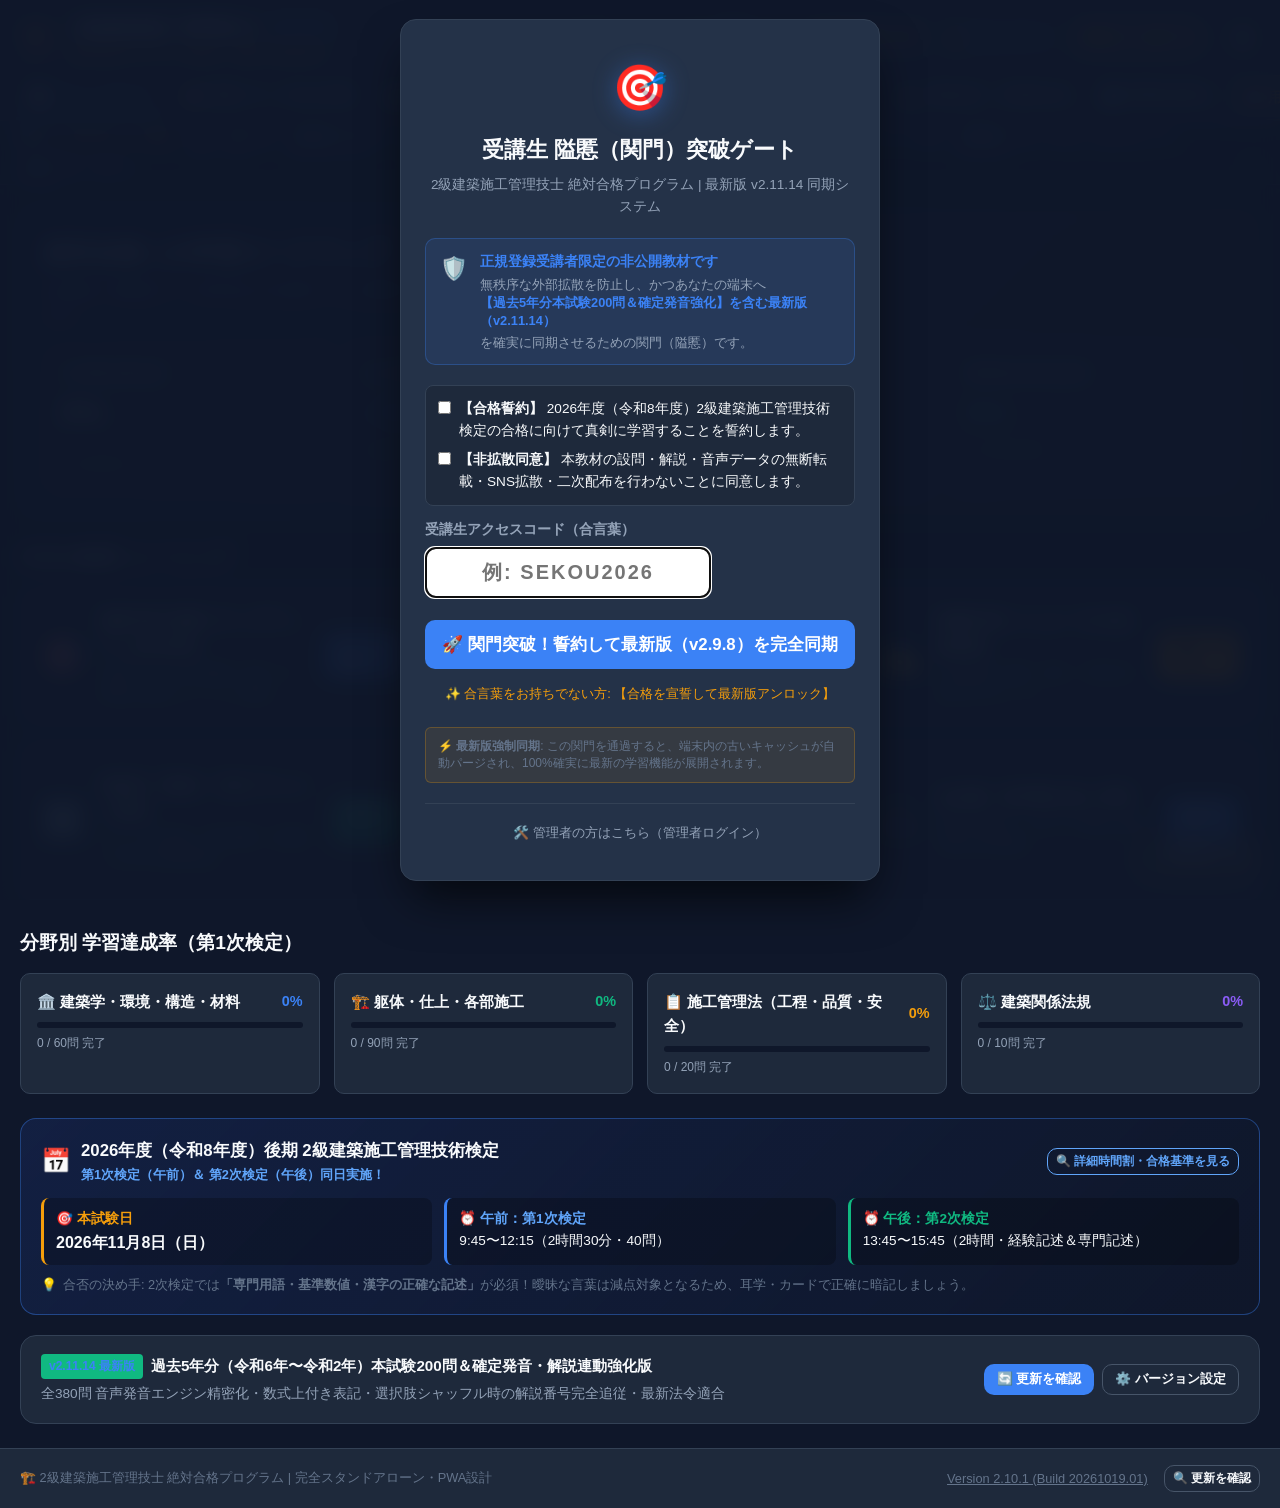
==== commit 1c52b37a: "fix(v2.11.14): 杭心（くいしん）確定発音＆用語辞典登録" ====
--- a/index.html
+++ b/index.html
@@ -20,7 +20,7 @@
           <div>
             <div style="display: flex; align-items: center; gap: 8px;">
               <h1 class="brand-title">2級建築施工管理技士</h1>
-              <span class="version-tag" id="appVersionBadge" title="バージョン情報・更新履歴・更新確認" onclick="openVersionModal()">v2.11.13</span>
+              <span class="version-tag" id="appVersionBadge" title="バージョン情報・更新履歴・更新確認" onclick="openVersionModal()">v2.11.14</span>
             </div>
             <span class="brand-subtitle">絶対合格プログラム【第1次・第2次 完全対応】</span>
           </div>
@@ -57,7 +57,7 @@
         <div class="update-banner-inner">
           <div class="update-banner-info">
             <span class="update-pulse">⚡</span>
-            <span>新バージョン (<strong id="updateBannerVersion">v2.11.13</strong>) が利用可能です！</span>
+            <span>新バージョン (<strong id="updateBannerVersion">v2.11.14</strong>) が利用可能です！</span>
           </div>
           <div class="update-banner-actions">
             <button class="btn btn-primary btn-xs" onclick="applyAppUpdate()">今すぐ更新</button>
@@ -244,7 +244,7 @@
         <div class="version-dashboard-card" style="margin-top: 20px; background: var(--bg-surface); border: 1px solid var(--border-color); border-radius: var(--radius-lg); padding: 18px 20px; display: flex; justify-content: space-between; align-items: center; flex-wrap: wrap; gap: 14px;">
           <div>
             <div style="display: flex; align-items: center; gap: 8px; margin-bottom: 4px;">
-              <span class="badge" style="background: #10b981; font-weight: 800;">v2.11.13 最新版</span>
+              <span class="badge" style="background: #10b981; font-weight: 800;">v2.11.14 最新版</span>
               <strong style="color: var(--text-main); font-size: 0.95rem;">過去5年分（令和6年〜令和2年）本試験200問＆確定発音・解説連動強化版</strong>
             </div>
             <p style="font-size: 0.85rem; color: var(--text-sub); margin: 0;">全380問 音声発音エンジン精密化・数式上付き表記・選択肢シャッフル時の解説番号完全追従・最新法令適合</p>
@@ -1026,8 +1026,8 @@
           <div class="version-status-box" style="background: var(--bg-card); padding: 18px; border-radius: 12px; margin-bottom: 20px; border: 1px solid var(--border-color);">
             <div style="display: flex; justify-content: space-between; align-items: center; margin-bottom: 10px;">
               <div>
-                <span style="font-weight: 800; font-size: 1.2rem; color: #60a5fa;" id="currentVersionDisplay">現行バージョン: v2.11.13</span>
-                <div style="font-size: 0.8rem; color: var(--text-muted); margin-top: 2px;">ビルド: 20261024.12-STABLE-PWA</div>
+                <span style="font-weight: 800; font-size: 1.2rem; color: #60a5fa;" id="currentVersionDisplay">現行バージョン: v2.11.14</span>
+                <div style="font-size: 0.8rem; color: var(--text-muted); margin-top: 2px;">ビルド: 20261024.13-STABLE-PWA</div>
               </div>
               <span class="badge" id="versionStatusBadge" style="background: #10b981; font-size: 0.85rem; padding: 4px 10px;">✅ 最新バージョン</span>
             </div>
@@ -1075,7 +1075,7 @@
               </div>
               <div style="background: var(--bg-card); padding: 8px 12px; border-radius: 8px;">
                 <span style="color: var(--text-muted);">キャッシュ識別子:</span>
-                <strong style="color: #60a5fa; display: block;">sekou2-app-v2.11.13</strong>
+                <strong style="color: #60a5fa; display: block;">sekou2-app-v2.11.14</strong>
               </div>
             </div>
           </div>
@@ -1084,37 +1084,44 @@
           <h4 style="font-size: 0.95rem; margin-bottom: 12px; color: var(--text-main);">📋 更新履歴 (ChangeLog)</h4>
           <div style="display: flex; flex-direction: column; gap: 14px; max-height: 38vh; overflow-y: auto; padding-right: 6px;" id="changelogList">
             <div class="version-item" style="border-left: 3px solid #10b981; padding-left: 12px;">
-              <div style="font-weight: 700; color: #34d399;">v2.11.13 (2026-10-24) - 遮水壁（しゃすいへき）・止水壁（しすいへき）確定発音補正＆用語辞典登録</div>
+              <div style="font-weight: 700; color: #34d399;">v2.11.14 (2026-10-24) - 基礎・杭工事・測量基準「杭心（くいしん）」確定発音補正＆用語辞典登録</div>
+              <ul style="font-size: 0.88rem; color: var(--text-sub); margin: 6px 0 0 16px; line-height: 1.6;">
+                <li>🎯 <strong>基礎杭・測量基準「杭心」の確定発音化（「くいこころ」「こうしん」誤読根絶）</strong>: 「杭心（くいしん）」「杭芯」「杭心ずれ（くいしんずれ）」「杭心位置（くいしんいち）」「杭心墨（くいしんずみ）」「杭心逃げ墨」「杭心セット」「杭心管理」「杭心確認」「杭心出し」「杭心測定」「杭心精度」を網羅し、正確な音読みを配備。</li>
+                <li>📖 <strong>用語辞典への新規登録（term-38）</strong>: 用語辞典（Terms Master）に【杭心（くいしん）】を新設。既製コンクリート杭の杭心ずれ許容値「杭径の1/4（d/4）以下かつ100mm以下」、場所打ちコンクリート杭の許容値「杭径の1/4（d/4）以下かつ150mm以下」の試験頻出暗記ポイント、および親墨・逃げ墨からの墨出し管理手順の解説を完全収容。</li>
+              </ul>
+            </div>
+            <div class="version-item" style="border-left: 3px solid #3b82f6; padding-left: 12px;">
+              <div style="font-weight: 700; color: #60a5fa;">v2.11.13 (2026-10-24) - 遮水壁（しゃすいへき）・止水壁（しすいへき）確定発音補正＆用語辞典登録</div>
               <ul style="font-size: 0.88rem; color: var(--text-sub); margin: 6px 0 0 16px; line-height: 1.6;">
                 <li>🌊 <strong>遮水壁・止水壁の確定発音化（「しゃみずかべ」誤読根絶）</strong>: 「遮水壁（しゃすいへき）」「地中遮水壁（ちちゅうしゃすいへき）」「鋼矢板遮水壁」「遮水壁工法」「遮水工」「遮水層」「遮水効果」「遮水性」「止水壁（しすいへき）」「止水工」「止水板」「止水性」を網羅し正確な音読みを配備。</li>
                 <li>📖 <strong>用語辞典への新規追加（term-37）</strong>: 用語辞典（Terms Master）に【遮水壁（しゃすいへき）】を新設。親杭横矢板工法には遮水性が全く無いという試験頻出トラップ、および鋼矢板・ソイルセメント柱列壁（SMW）・地中連続壁によるボイリング・盤ぶくれ防止策の解説を完全収容。</li>
               </ul>
             </div>
-            <div class="version-item" style="border-left: 3px solid #3b82f6; padding-left: 12px;">
-              <div style="font-weight: 700; color: #60a5fa;">v2.11.13 (2026-10-24) - 排水（ハイスイ）・配筋（ハイキン）発音完全適正化（「わい」誤読根絶）</div>
+            <div class="version-item" style="border-left: 3px solid #10b981; padding-left: 12px;">
+              <div style="font-weight: 700; color: #34d399;">v2.11.12 (2026-10-24) - 排水（ハイスイ）・配筋（ハイキン）発音完全適正化（「わい」誤読根絶）</div>
               <ul style="font-size: 0.88rem; color: var(--text-sub); margin: 6px 0 0 16px; line-height: 1.6;">
                 <li>💧 <strong>排水の確定発音化（「わいすい」誤読根絶）</strong>: 平仮名「はい」が助詞「わ」と誤判定されるブラウザ音声合成の形態素バグを、片仮名確定発音「ハイスイ」へ完全置換。「排水」「排水管」「直接排水」「間接排水」「排水系統」をすべて確実に「はいすい」で発音。</li>
                 <li>🧱 <strong>配筋の確定発音化（「わいきん」誤読根絶）</strong>: 「わいきん」と読まれてしまう平仮名解析エラーを片仮名確定発音「ハイキン」へ完全刷新。「配筋」「単配筋」「複配筋」「配筋検査」「配筋図」「配筋状況」「壁配筋」「スラブ配筋」すべてを明瞭な「はいきん」に是正。</li>
               </ul>
             </div>
-            <div class="version-item" style="border-left: 3px solid #10b981; padding-left: 12px;">
-              <div style="font-weight: 700; color: #34d399;">v2.11.13 (2026-10-24) - 【混同注意】続けざま読み上げ防止（ポーズ分離）＆助詞「は（わ）」・梁（はり）確定発音精密化</div>
+            <div class="version-item" style="border-left: 3px solid #3b82f6; padding-left: 12px;">
+              <div style="font-weight: 700; color: #60a5fa;">v2.11.11 (2026-10-24) - 【混同注意】続けざま読み上げ防止（ポーズ分離）＆助詞「は（わ）」・梁（はり）確定発音精密化</div>
               <ul style="font-size: 0.88rem; color: var(--text-sub); margin: 6px 0 0 16px; line-height: 1.6;">
                 <li>⏸️ <strong>【混同注意】見出しの独立ポーズ化（続けざま読み防止）</strong>: 「【混同注意】」「【誤読注意】」等の見出し直後に句点「。」および独立チャンク分離を配備。見出しと次文が息継ぎなく連続して読まれる問題を完全解消。</li>
                 <li>🗣️ <strong>助詞「は」の正確な発音化（「ハ」誤読防止）</strong>: 引用符直前（「は「」）や「巻くのは」「梁は」「柱は」において、文脈的に助詞である「は」が音読み「ハ」と発声される音声合成エンジンの誤読を「わ」に確定補正。</li>
                 <li>🪵 <strong>構造部材「梁（はり）」の確定発音化</strong>: 「梁（はり）」「梁は（はりわ）」「梁が」「梁を」「梁に」「梁の」「梁せい」「梁幅」「大梁」「小梁」を網羅し、「りょう」誤読を完全根絶。</li>
               </ul>
             </div>
-            <div class="version-item" style="border-left: 3px solid #3b82f6; padding-left: 12px;">
-              <div style="font-weight: 700; color: #60a5fa;">v2.11.13 (2026-10-24) - 配筋（はいきん）・単配筋（たんはいきん）確定発音補正の精密化＆用語辞典登録</div>
+            <div class="version-item" style="border-left: 3px solid #10b981; padding-left: 12px;">
+              <div style="font-weight: 700; color: #34d399;">v2.11.10 (2026-10-24) - 配筋（はいきん）・単配筋（たんはいきん）確定発音補正の精密化＆用語辞典登録</div>
               <ul style="font-size: 0.88rem; color: var(--text-sub); margin: 6px 0 0 16px; line-height: 1.6;">
                 <li>🧱 <strong>「配筋（はいきん）」確定発音ルールの完全網羅</strong>: 「配筋（はいきん）」「配筋検査（はいきんけんさ）」「配筋図（はいきんず）」「配筋状況」「配筋間隔」「配筋作業」「配筋要領」「配筋位置」「配筋完了後」「配筋前」「配筋後」をすべて音読み「はいきん」に確定。「くばりすじ」「はいすじ」誤読を完全解消。</li>
                 <li>⚡ <strong>壁筋・部位別配筋の適正化</strong>: 「単配筋（たんはいきん）」の読み仮名を徹底修正し、さらに「複配筋（ふくはいきん）」「単筋配筋（たんきんはいきん）」「現場配筋（げんばはいきん）」「RC梁柱配筋」「基礎配筋」「柱配筋」「梁配筋」「壁配筋」「スラブ配筋」「ダブル配筋」「シングル配筋」「主配筋」「無配筋」を完全配備。</li>
                 <li>📖 <strong>用語辞典への新規追加（term-36）</strong>: 用語辞典（Terms Master）に【配筋（はいきん）】を新設。単配筋・複配筋の違い、配筋検査の重要管理ポイントを収録。</li>
               </ul>
             </div>
-            <div class="version-item" style="border-left: 3px solid #10b981; padding-left: 12px;">
-              <div style="font-weight: 700; color: #34d399;">v2.11.13 (2026-10-24) - トラック数常時表示＆タップによる読み上げ箇所選択・ジャンプ機能実装</div>
+            <div class="version-item" style="border-left: 3px solid #3b82f6; padding-left: 12px;">
+              <div style="font-weight: 700; color: #60a5fa;">v2.11.9 (2026-10-24) - トラック数常時表示＆タップによる読み上げ箇所選択・ジャンプ機能実装</div>
               <ul style="font-size: 0.88rem; color: var(--text-sub); margin: 6px 0 0 16px; line-height: 1.6;">
                 <li>📊 <strong>トラック進捗の常時表示バッジ（#lsPlayerTrack）</strong>: 聞き流しプレイヤー（#lsPlayer）に独立したトラック進捗バッジ（例:「第 3 / 20 問」「3 / 10 問」）を常設。字幕の文読み上げ中でもトラック情報が上書きされず現在位置を一目で確認可能。</li>
                 <li>👆 <strong>タップ・クリックによる読み上げ箇所選択＆ジャンプ</strong>: 問題文・解説・選択肢などの各文章（.speech-chunk / .ls-chunk）を直接タップ／クリックすることで、即座にその文章から読み上げを開始する直感的インタラクティブ操作を実装。</li>
@@ -1122,8 +1129,8 @@
                 <li>🎧 <strong>聞き流しタブ（AudioLearner）のタッチ追従強化</strong>: 問題文ボックス、各選択肢、解説ボックスのタップによる該当フェーズ・該当文へのダイレクトジャンプ操作を完備。</li>
               </ul>
             </div>
-            <div class="version-item" style="border-left: 3px solid #3b82f6; padding-left: 12px;">
-              <div style="font-weight: 700; color: #60a5fa;">v2.11.13 (2026-10-24) - 構造・地盤・材料・試験・測量専門用語（剛心・壁厚・配筋・異方性・間隙水・骨材・耐硫酸塩性・材齢・含水率・オランダ二重管・攪拌翼・改良体・三次元座標等19語）確定発音精密化</div>
+            <div class="version-item" style="border-left: 3px solid #10b981; padding-left: 12px;">
+              <div style="font-weight: 700; color: #34d399;">v2.11.8 (2026-10-24) - 構造・地盤・材料・試験・測量専門用語（剛心・壁厚・配筋・異方性・間隙水・骨材・耐硫酸塩性・材齢・含水率・オランダ二重管・攪拌翼・改良体・三次元座標等19語）確定発音精密化</div>
               <ul style="font-size: 0.88rem; color: var(--text-sub); margin: 6px 0 0 16px; line-height: 1.6;">
                 <li>🏛️ <strong>構造力学・躯体配筋用語の確定発音化</strong>: 「剛心（ごうしん）」「剛性率」「壁厚（かべあつ）」「配筋（はいきん）」「複配筋/単配筋/スラブ配筋」の読みを確定。</li>
                 <li>🌲 <strong>木材・材料異方性用語の確定発音化</strong>: 「異方性（いほうせい）」「異方性材料」の確定読みを配備。</li>
@@ -1400,7 +1407,7 @@
         <div class="auth-gate-header">
           <div class="auth-icon-badge">🎯</div>
           <h2>受講生 隘慝（関門）突破ゲート</h2>
-          <p class="auth-subtitle">2級建築施工管理技士 絶対合格プログラム | 最新版 v2.11.13 同期システム</p>
+          <p class="auth-subtitle">2級建築施工管理技士 絶対合格プログラム | 最新版 v2.11.14 同期システム</p>
         </div>
 
         <div class="auth-gate-body">
@@ -1408,7 +1415,7 @@
             <span class="auth-notice-icon">🛡️</span>
             <div>
               <strong>正規登録受講者限定の非公開教材です</strong>
-              <p>無秩序な外部拡散を防止し、かつあなたの端末へ<strong>【過去5年分本試験200問＆確定発音強化】を含む最新版（v2.11.13）</strong>を確実に同期させるための関門（隘慝）です。</p>
+              <p>無秩序な外部拡散を防止し、かつあなたの端末へ<strong>【過去5年分本試験200問＆確定発音強化】を含む最新版（v2.11.14）</strong>を確実に同期させるための関門（隘慝）です。</p>
             </div>
           </div>
 
@@ -1437,7 +1444,7 @@
             </div>
 
             <button type="submit" id="authSubmitBtn" class="btn btn-primary btn-block auth-submit-btn">
-              🚀 関門突破！誓約して最新版（v2.11.13）を完全同期
+              🚀 関門突破！誓約して最新版（v2.11.14）を完全同期
             </button>
 
             <!-- ワンタップ合格宣誓での突破リンク（合言葉が未手元の受講生救済） -->
